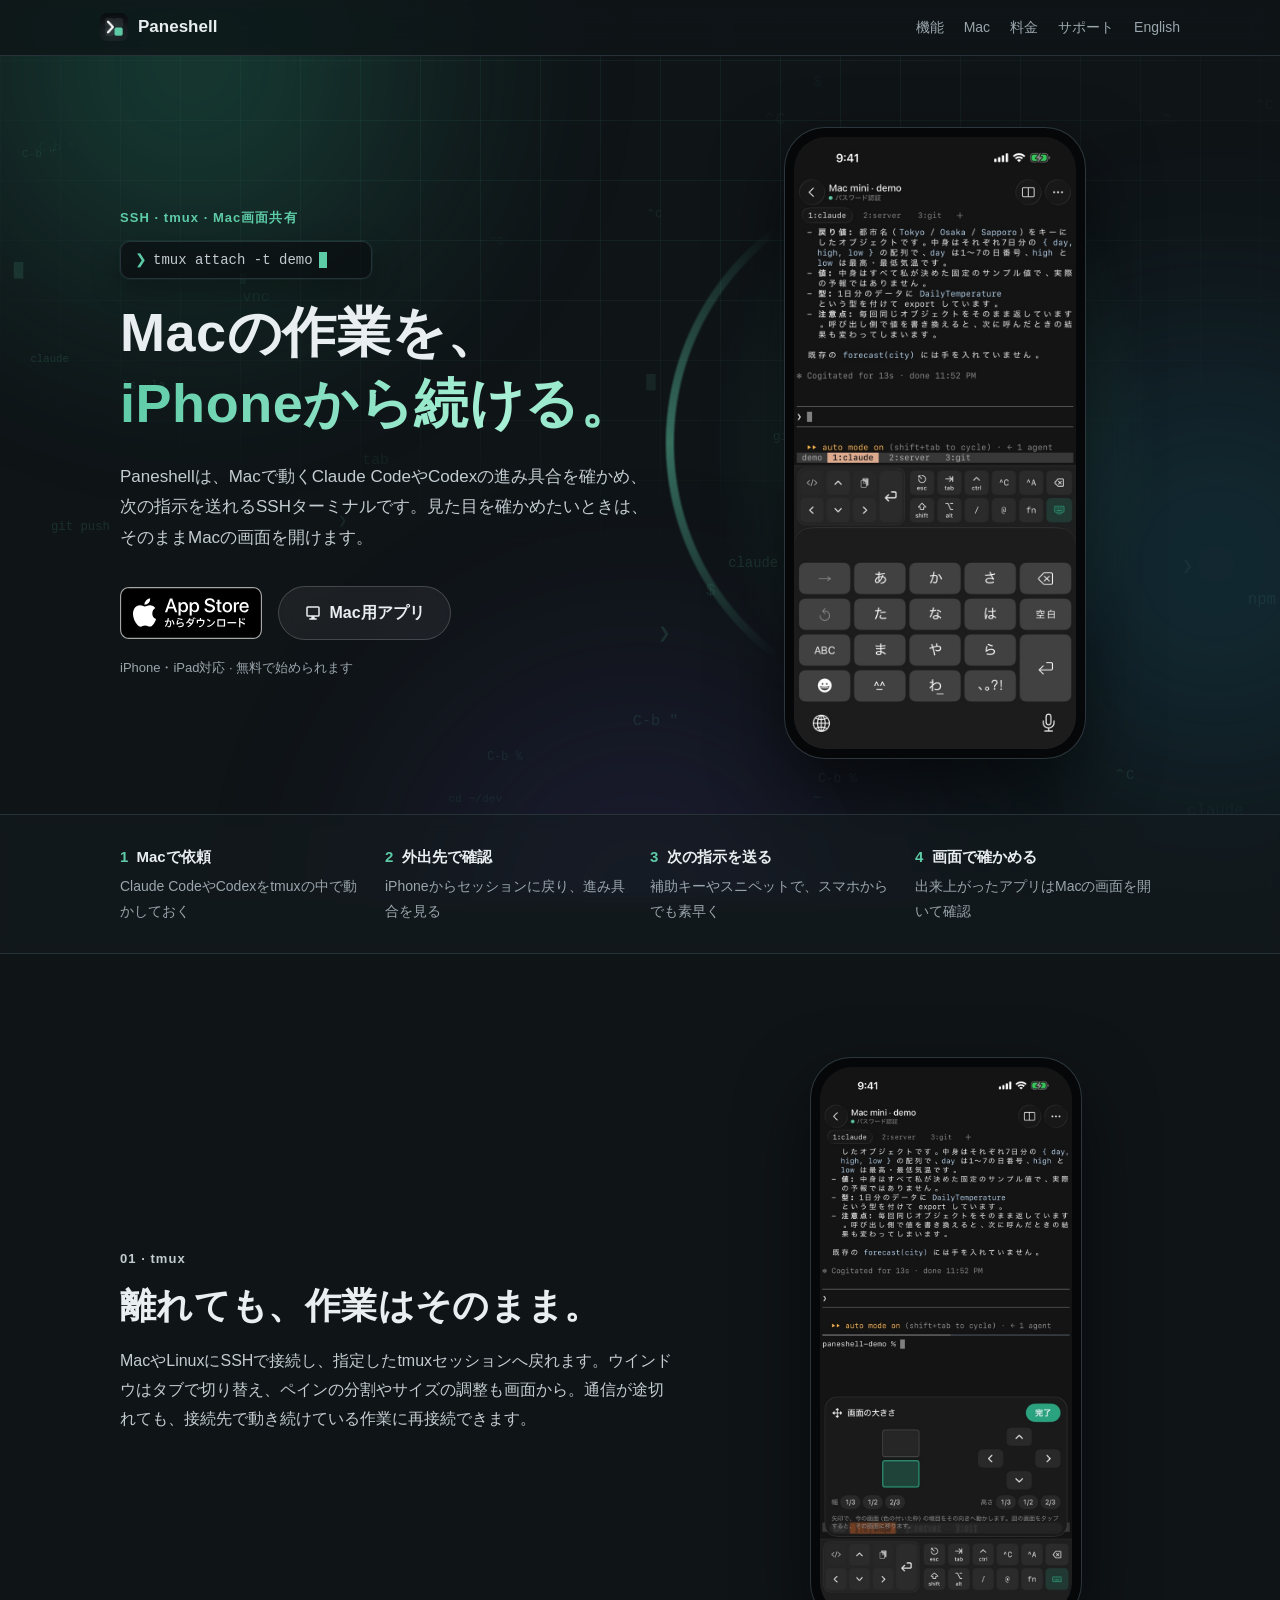
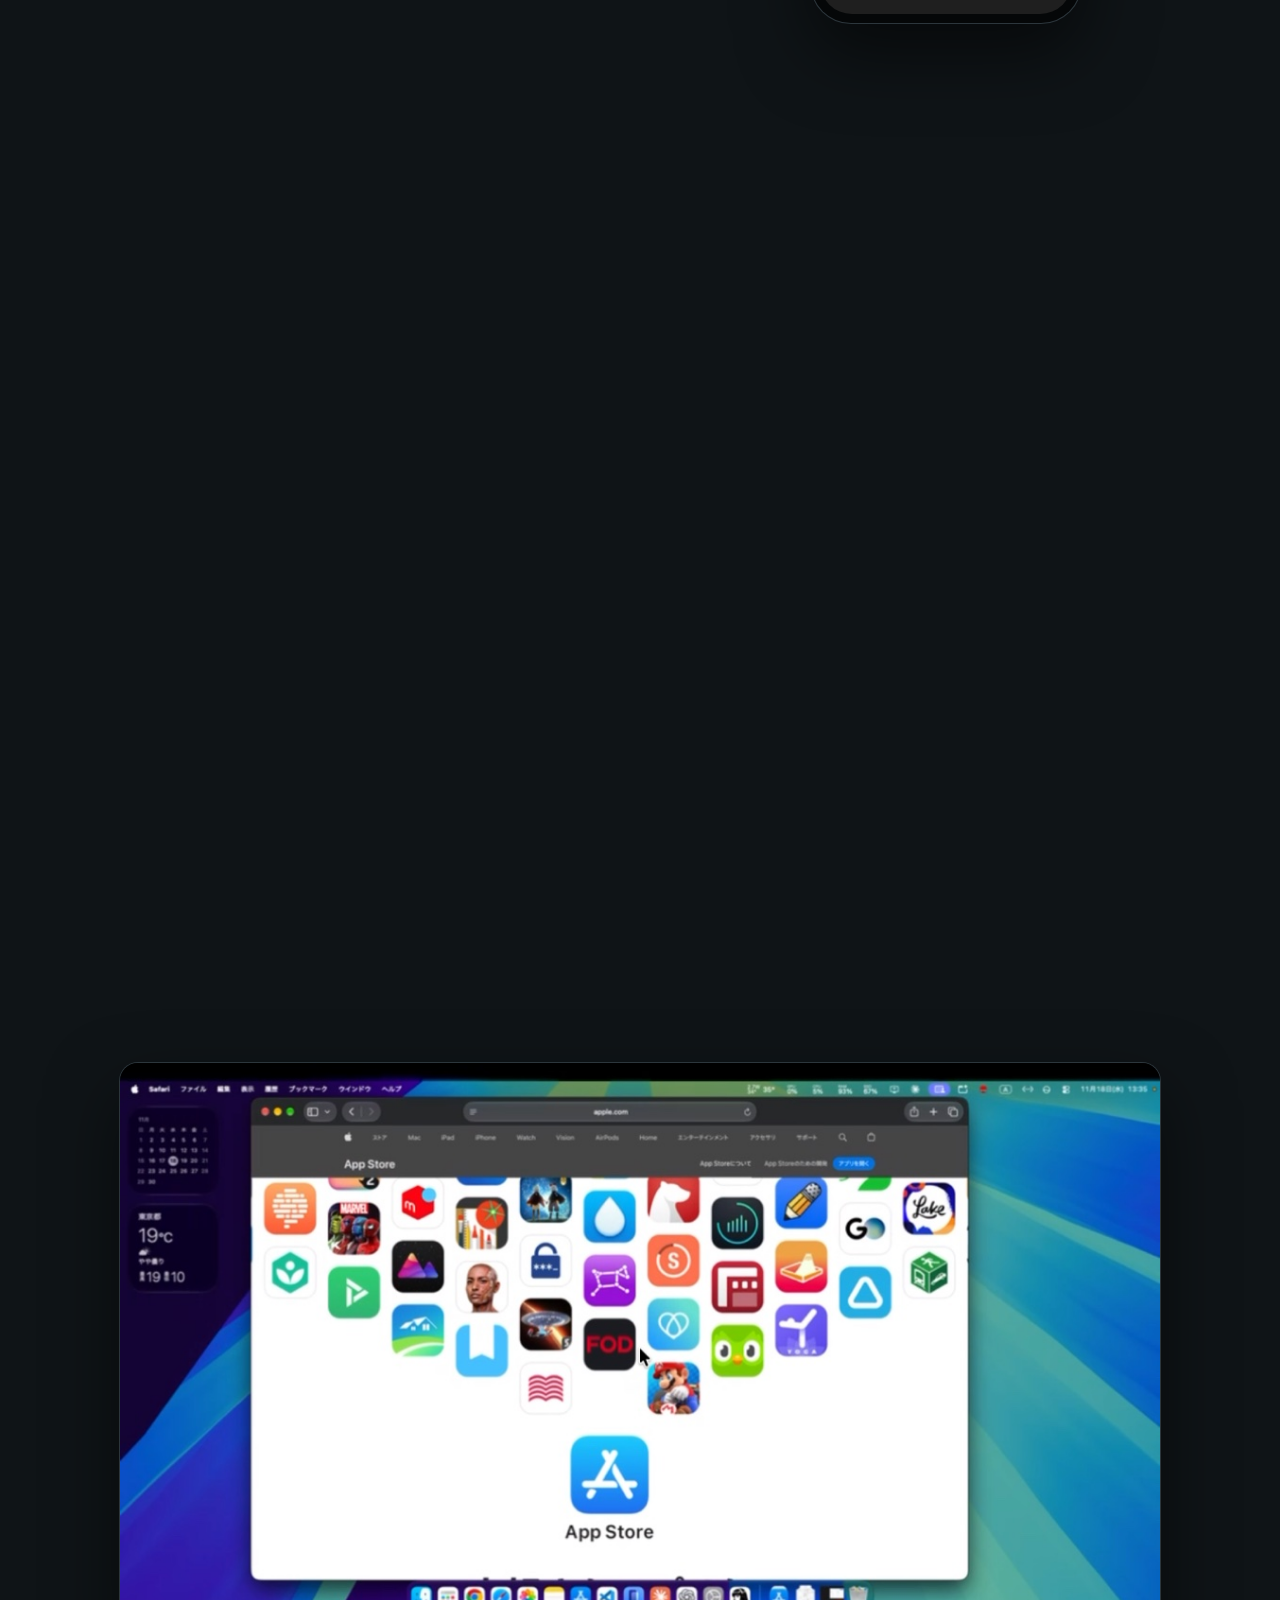
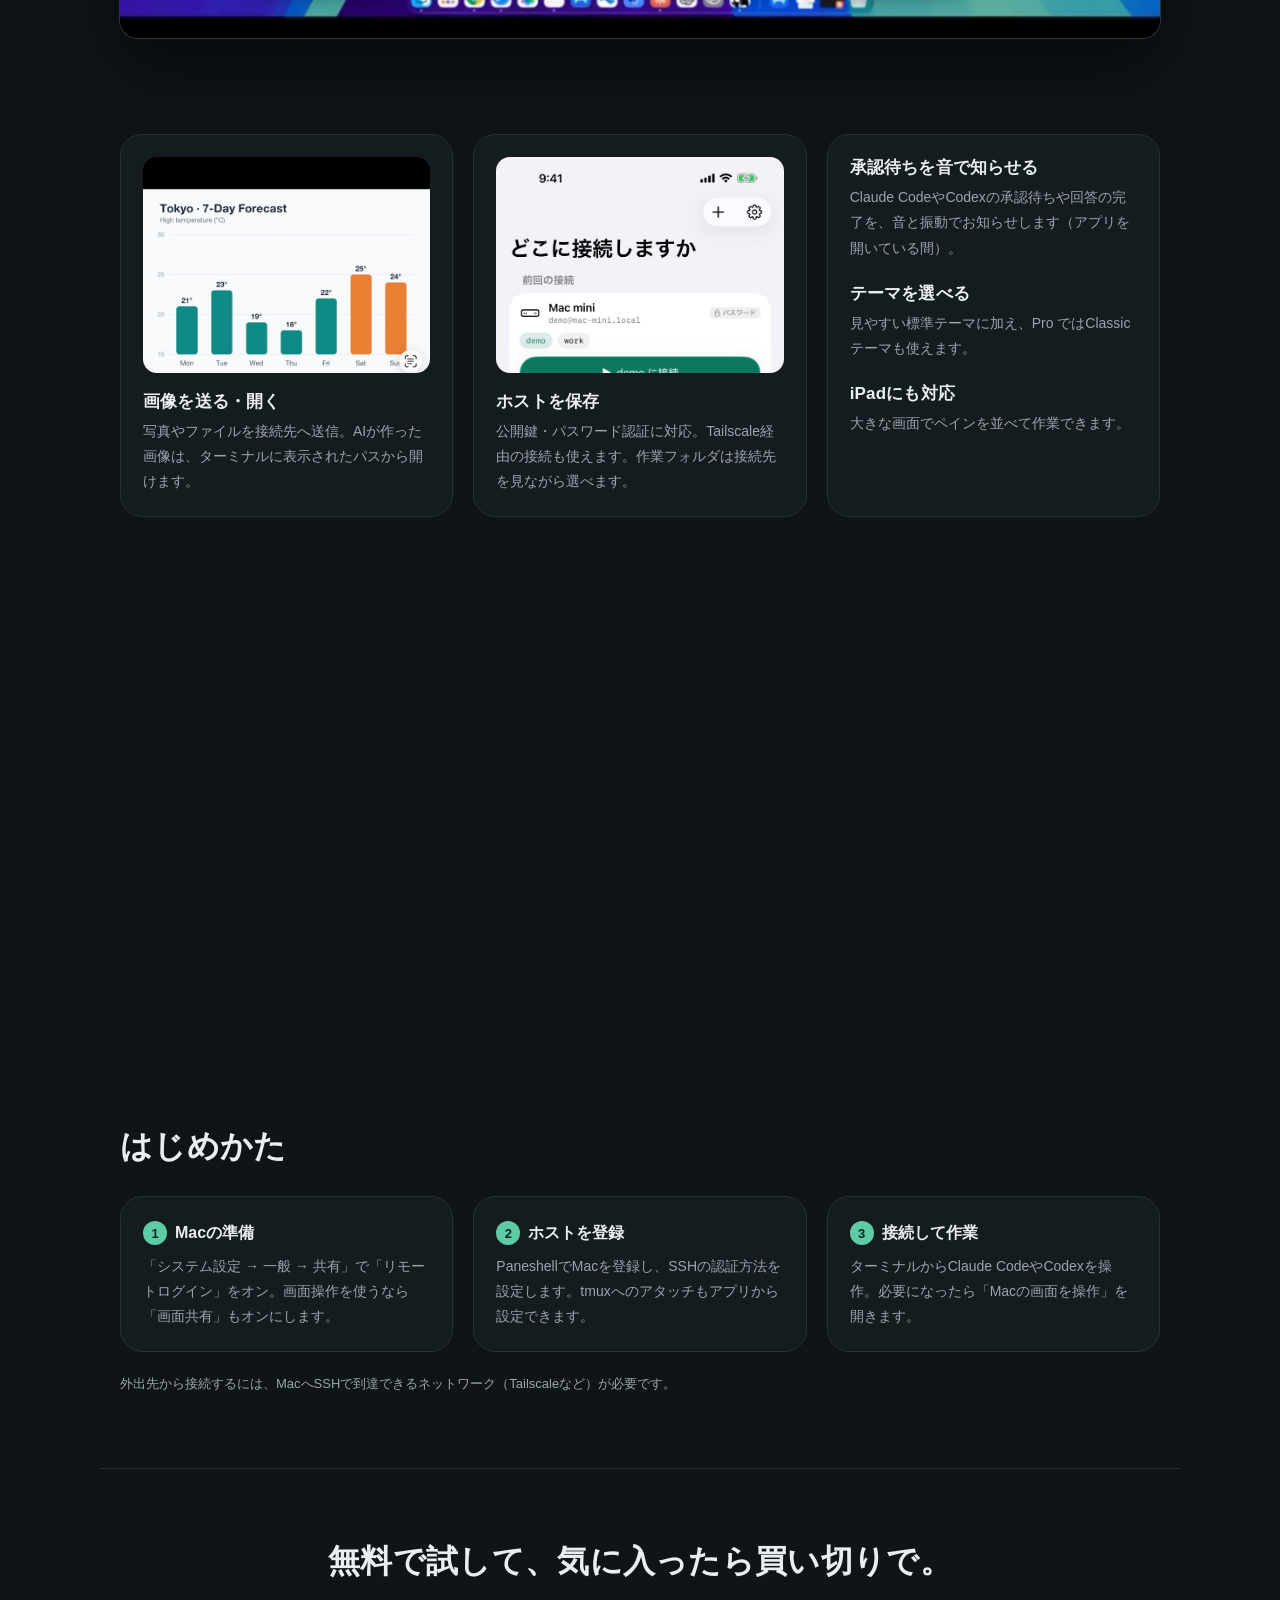
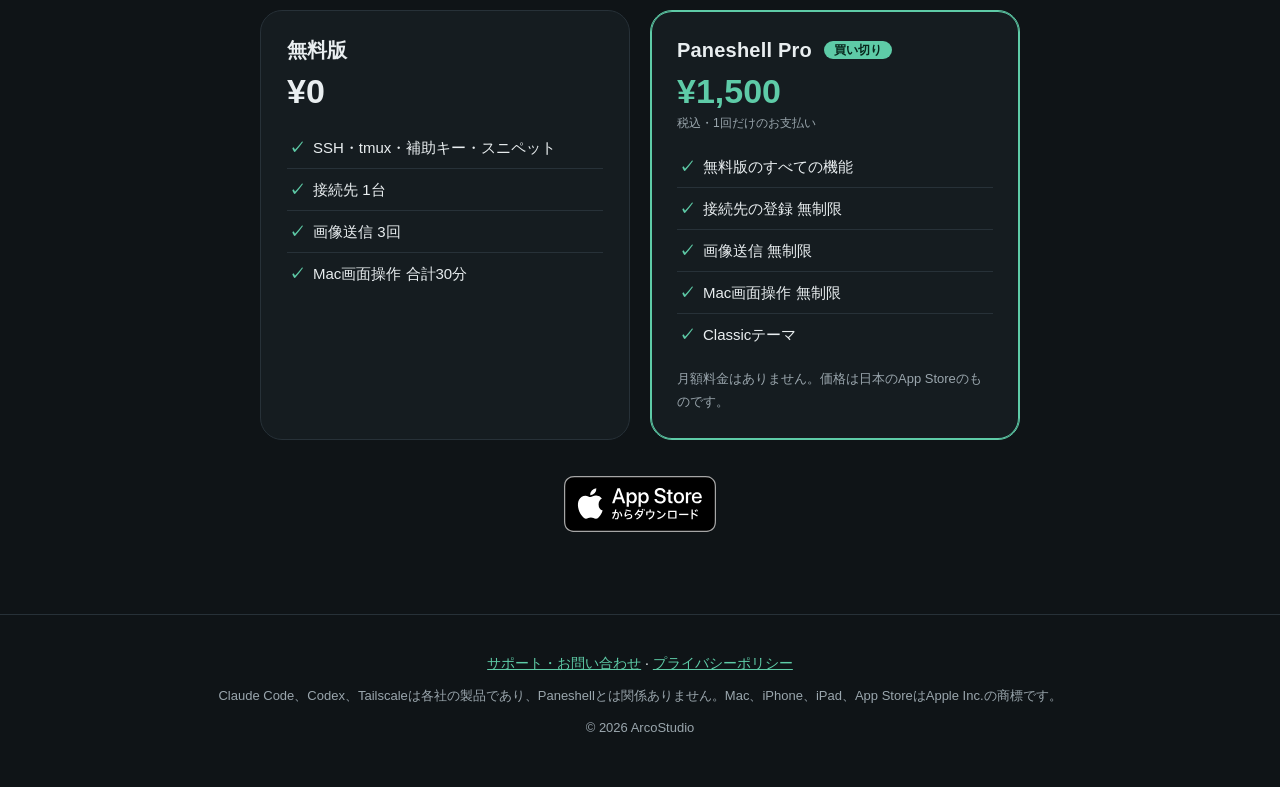
==== index.html @ 2532d951 "料金欄に価格を載せる App Store の価格に合わせて、Paneshell Pro を日本語版は ¥1,500、英語版は $9.99 と表示する。無料版は ¥0 / $0 とする。  Co-Aut" ====
<!doctype html>
<html lang="ja">
<head>
<meta charset="utf-8">
<meta name="viewport" content="width=device-width, initial-scale=1">
<title>Paneshell — iPhoneからMacの作業を続けるSSHターミナル</title>
<meta name="description" content="Paneshellは、Macで動くClaude CodeやCodexにiPhone・iPadから指示を送れるSSHターミナルです。tmuxのセッションに戻り、必要ならそのままMacの画面も操作できます。">
<meta property="og:title" content="Paneshell — iPhoneからMacの作業を続ける">
<meta property="og:description" content="tmuxとMac画面共有に対応したiPhone・iPad向けSSHターミナル。">
<meta property="og:type" content="website">
<meta property="og:url" content="https://arco-studio.github.io/paneshell/">
<meta property="og:image" content="https://arco-studio.github.io/paneshell/assets/icon.png">
<meta name="twitter:card" content="summary">
<meta name="theme-color" content="#0f1417">
<meta name="apple-itunes-app" content="app-id=6824497575">
<link rel="alternate" hreflang="ja" href="https://arco-studio.github.io/paneshell/">
<link rel="alternate" hreflang="en" href="https://arco-studio.github.io/paneshell/en/">
<link rel="icon" href="assets/icon.png">
<link rel="apple-touch-icon" href="apple-touch-icon.png">
<link rel="stylesheet" href="lp.css">
<script>document.documentElement.classList.add("js")</script>
</head>
<body>
<div class="bg" aria-hidden="true">
  <div class="blob b1"></div><div class="blob b2"></div><div class="blob b3"></div>
  <div class="grid-bg"></div>
  <canvas id="glyphs"></canvas>
</div>

<nav class="top">
  <a class="brand" href="./"><img src="assets/icon.png" alt="" width="28" height="28">Paneshell</a>
  <div class="top-links">
    <a href="#features">機能</a>
    <a href="#mac">Mac</a>
    <a href="#pricing">料金</a>
    <a href="support/">サポート</a>
    <a href="en/" lang="en" hreflang="en">English</a>
  </div>
</nav>

<header class="hero">
  <div class="hero-text">
    <p class="eyebrow">SSH · tmux · Mac画面共有</p>
    <div class="typing" aria-hidden="true" data-lines='tmux attach -t demo|claude "天気予報の画面を作って"|git status|codex "テストを直して"|open ~/.paneshell/images/forecast.png'><span class="prompt">❯</span> <span id="typed"></span><span class="caret"></span></div>
    <h1>Macの作業を、<br><span>iPhoneから続ける。</span></h1>
    <p class="lead">Paneshellは、Macで動くClaude CodeやCodexの進み具合を確かめ、次の指示を送れるSSHターミナルです。見た目を確かめたいときは、そのままMacの画面を開けます。</p>
    <div class="cta">
      <a class="badge" href="https://apps.apple.com/jp/app/paneshell-ssh-terminal/id6824497575"><img src="assets/badge-ja-jp.svg" alt="App Storeからダウンロード" height="52"></a>
      <a class="btn ghost" href="#mac"><svg class="ico" viewBox="0 0 24 24" aria-hidden="true"><path d="M3 5a2 2 0 0 1 2-2h14a2 2 0 0 1 2 2v10a2 2 0 0 1-2 2h-5l.5 2H17v2H7v-2h2.5l.5-2H5a2 2 0 0 1-2-2V5zm2 0v10h14V5H5z"/></svg>Mac用アプリ</a>
      <span class="cta-note">iPhone・iPad対応 · 無料で始められます</span>
    </div>
  </div>
  <div class="hero-shot" id="tilt">
    <div class="ring"></div>
    <figure class="phone"><img src="assets/1-claude.jpg" alt="PaneshellでClaude Codeの出力を表示している画面" width="660" height="1434"></figure>
  </div>
</header>

<section class="flow">
  <ol>
    <li class="reveal"><b>Macで依頼</b><span>Claude CodeやCodexをtmuxの中で動かしておく</span></li>
    <li class="reveal"><b>外出先で確認</b><span>iPhoneからセッションに戻り、進み具合を見る</span></li>
    <li class="reveal"><b>次の指示を送る</b><span>補助キーやスニペットで、スマホからでも素早く</span></li>
    <li class="reveal"><b>画面で確かめる</b><span>出来上がったアプリはMacの画面を開いて確認</span></li>
  </ol>
</section>

<main id="features">
  <section class="feature">
    <div class="reveal feature-text">
      <p class="eyebrow">01 · tmux</p>
      <h2>離れても、作業はそのまま。</h2>
      <p>MacやLinuxにSSHで接続し、指定したtmuxセッションへ戻れます。ウインドウはタブで切り替え、ペインの分割やサイズの調整も画面から。通信が途切れても、接続先で動き続けている作業に再接続できます。</p>
    </div>
    <figure class="reveal phone"><img src="assets/3-split.jpg" alt="tmuxのペインの大きさを調整している画面" loading="lazy" width="660" height="1434"></figure>
  </section>

  <section class="feature reverse">
    <div class="reveal feature-text">
      <p class="eyebrow">02 · 入力</p>
      <h2>スマホでも、<span>指示を送りやすく。</span></h2>
      <p>Esc・Tab・Ctrl・矢印などは補助キーバーから。画面に重ねて使える浮かせるキーパッドもあります。よく使う指示やコマンドはスニペットに保存して、ワンタップで送信できます。</p>
    </div>
    <figure class="reveal phone"><img src="assets/4-snippets.jpg" alt="保存したスニペットの一覧" loading="lazy" width="660" height="1434"></figure>
  </section>

  <section class="feature wide">
    <div class="reveal feature-text">
      <p class="eyebrow">03 · 画面共有</p>
      <h2>Macの画面も、そのまま手元に。</h2>
      <p>macOS標準の「画面共有」にSSHトンネル経由で接続します。タップでクリック、ピンチで拡大、2本指でスクロール。トラックパッドのようにポインタを動かす方式にも切り替えられます。画面の通信に独自の中継サーバーは使いません。</p>
    </div>
    <figure class="reveal mac"><img src="assets/mac-screen.jpg" alt="iPhoneに表示したMacのデスクトップ" loading="lazy" width="1100" height="608"></figure>
  </section>

  <section class="grid">
    <div class="reveal card">
      <img src="assets/5-image.jpg" alt="ターミナルから生成画像を開いた画面" style="object-position: center 45%" loading="lazy" width="660" height="1434">
      <h3>画像を送る・開く</h3>
      <p>写真やファイルを接続先へ送信。AIが作った画像は、ターミナルに表示されたパスから開けます。</p>
    </div>
    <div class="reveal card">
      <img src="assets/2-hosts.jpg" alt="保存したホストの一覧" loading="lazy" width="660" height="1434">
      <h3>ホストを保存</h3>
      <p>公開鍵・パスワード認証に対応。Tailscale経由の接続も使えます。作業フォルダは接続先を見ながら選べます。</p>
    </div>
    <div class="reveal card text-only">
      <h3>承認待ちを音で知らせる</h3>
      <p>Claude CodeやCodexの承認待ちや回答の完了を、音と振動でお知らせします（アプリを開いている間）。</p>
      <h3>テーマを選べる</h3>
      <p>見やすい標準テーマに加え、Pro ではClassicテーマも使えます。</p>
      <h3>iPadにも対応</h3>
      <p>大きな画面でペインを並べて作業できます。</p>
    </div>
  </section>
</main>

<section class="macapp" id="mac">
  <div class="reveal macapp-card">
    <div class="macapp-icon"><img src="assets/icon.png" alt="" width="96" height="96"><span>for Mac</span></div>
    <div class="macapp-text">
      <p class="eyebrow">Paneshell Host</p>
      <h2>Mac用アプリで、画面共有をもっと速く。</h2>
      <p>Paneshell HostをMacに入れると、画面共有の「高速モード」が使えます。Macの画面を動画として送るので動きが滑らかになり、Macの音も聞けます。メニューバーに常駐する小さなアプリです。</p>
      <ul class="macapp-points">
        <li>iPhoneのPaneshellから、画面共有のメニューでワンタップで入れられます</li>
        <li>手で入れたい場合は、下のボタンから.dmgをダウンロード</li>
        <li>Developer IDで署名し、Appleの公証を受けています</li>
      </ul>
      <div class="cta">
        <a class="btn shine" href="https://github.com/arco-studio/paneshell/releases/download/host-v0.1.0/PaneshellHost-0.1.0.dmg"><svg class="ico" viewBox="0 0 24 24" aria-hidden="true"><path d="M11 3h2v9.2l3.3-3.3 1.4 1.4L12 16 6.3 10.3l1.4-1.4L11 12.2V3zM4 18h16v2H4z"/></svg>Mac版をダウンロード</a>
        <span class="cta-note">Paneshell Host 0.1.0 · macOS 14以降 · <a href="https://github.com/arco-studio/paneshell/releases">リリース一覧</a></span>
      </div>
    </div>
  </div>
</section>

<section class="setup">
  <h2>はじめかた</h2>
  <ol>
    <li class="reveal"><b>Macの準備</b>「システム設定 → 一般 → 共有」で「リモートログイン」をオン。画面操作を使うなら「画面共有」もオンにします。</li>
    <li class="reveal"><b>ホストを登録</b>PaneshellでMacを登録し、SSHの認証方法を設定します。tmuxへのアタッチもアプリから設定できます。</li>
    <li class="reveal"><b>接続して作業</b>ターミナルからClaude CodeやCodexを操作。必要になったら「Macの画面を操作」を開きます。</li>
  </ol>
  <p class="small">外出先から接続するには、MacへSSHで到達できるネットワーク（Tailscaleなど）が必要です。</p>
</section>

<section class="pricing" id="pricing">
  <h2>無料で試して、気に入ったら買い切りで。</h2>
  <div class="reveal plans">
    <div class="reveal plan">
      <h3>無料版</h3>
      <p class="price">¥0</p>
      <ul>
        <li>SSH・tmux・補助キー・スニペット</li>
        <li>接続先 1台</li>
        <li>画像送信 3回</li>
        <li>Mac画面操作 合計30分</li>
      </ul>
    </div>
    <div class="reveal plan pro">
      <h3>Paneshell Pro <small>買い切り</small></h3>
      <p class="price">¥1,500<span>税込・1回だけのお支払い</span></p>
      <ul>
        <li>無料版のすべての機能</li>
        <li>接続先の登録 無制限</li>
        <li>画像送信 無制限</li>
        <li>Mac画面操作 無制限</li>
        <li>Classicテーマ</li>
      </ul>
      <p class="small">月額料金はありません。価格は日本のApp Storeのものです。</p>
    </div>
  </div>
  <a class="badge" href="https://apps.apple.com/jp/app/paneshell-ssh-terminal/id6824497575"><img src="assets/badge-ja-jp.svg" alt="App Storeからダウンロード" height="52"></a>
</section>

<footer>
  <p><a href="support/">サポート・お問い合わせ</a> · <a href="privacy/">プライバシーポリシー</a></p>
  <p class="small">Claude Code、Codex、Tailscaleは各社の製品であり、Paneshellとは関係ありません。Mac、iPhone、iPad、App StoreはApple Inc.の商標です。</p>
  <p class="small">© 2026 ArcoStudio</p>
</footer>

<script src="lp.js" defer></script>
</body>
</html>
---- lp.css ----
:root {
  --bg: #0f1417;
  --bg2: #151c20;
  --card: rgba(26, 34, 39, 0.62);
  --line: #273138;
  --text: #e9eef0;
  --muted: #9aa6ad;
  --accent: #5ecba7;
  --accent-ink: #08261c;
  --radius: 22px;
}
* { box-sizing: border-box; }
html { scroll-behavior: smooth; overflow-x: hidden; overflow-x: clip; }
body {
  margin: 0;
  background: var(--bg);
  color: var(--text);
  font: 16px/1.8 -apple-system, BlinkMacSystemFont, "Hiragino Sans", "Hiragino Kaku Gothic ProN", "Helvetica Neue", sans-serif;
  -webkit-font-smoothing: antialiased;
  overflow-x: clip; /* 装飾が画面の外へ出ても横スクロールさせない */
}
a { color: var(--accent); }
img { display: block; max-width: 100%; height: auto; }
h1, h2, h3 { line-height: 1.3; margin: 0; letter-spacing: 0.01em; }
p { margin: 0; overflow-wrap: anywhere; }
.small { font-size: 13px; color: var(--muted); }
.eyebrow { color: var(--accent); font-size: 13px; font-weight: 600; letter-spacing: 0.08em; margin-bottom: 12px; }

/* nav */
.top {
  position: sticky; top: 0; z-index: 10;
  display: flex; align-items: center; justify-content: space-between;
  padding: 12px max(20px, calc((100% - 1080px) / 2));
  background: rgba(15, 20, 23, 0.8);
  backdrop-filter: saturate(160%) blur(14px);
  -webkit-backdrop-filter: saturate(160%) blur(14px);
  border-bottom: 1px solid var(--line);
}
.brand { display: flex; align-items: center; gap: 10px; color: var(--text); text-decoration: none; font-weight: 700; font-size: 17px; }
.brand img { border-radius: 7px; }
.top-links { display: flex; gap: 20px; font-size: 14px; }
.top-links a { color: var(--muted); text-decoration: none; }
.top-links a:hover { color: var(--text); }

/* buttons */
.btn {
  display: inline-block;
  background: var(--accent); color: var(--accent-ink);
  font-weight: 700; text-decoration: none;
  padding: 13px 26px; border-radius: 999px;
  transition: transform .15s ease, box-shadow .15s ease;
}
.btn:hover { transform: translateY(-1px); box-shadow: 0 8px 24px rgba(94, 203, 167, 0.3); }

.btn { display: inline-flex; align-items: center; gap: 8px; }
.btn .ico { width: 18px; height: 18px; fill: currentColor; flex: none; }
.btn.ghost { background: rgba(255,255,255,0.06); color: var(--text); box-shadow: inset 0 0 0 1px rgba(255,255,255,0.18); backdrop-filter: blur(8px); -webkit-backdrop-filter: blur(8px); }
.btn.ghost:hover { box-shadow: inset 0 0 0 1px var(--accent), 0 8px 24px rgba(94, 203, 167, 0.18); }
.cta-note a { color: var(--muted); }

/* App Store badge (公式バッジは加工しない) */
.badge { display: inline-block; line-height: 0; border-radius: 10px; transition: transform .15s ease, box-shadow .15s ease; }
.badge img { height: 52px; width: auto; }
.badge:hover { transform: translateY(-1px); box-shadow: 0 8px 24px rgba(0, 0, 0, 0.45); }
.pricing .badge img { height: 56px; }

/* mac app */
.macapp { max-width: 1080px; margin: 0 auto; padding: 40px 20px 8px; }
.macapp-card {
  display: grid; grid-template-columns: auto 1fr; gap: 44px; align-items: center;
  padding: 44px; border-radius: 28px; position: relative; overflow: hidden;
  background: linear-gradient(135deg, rgba(94,203,167,0.14), rgba(63,179,213,0.06) 50%, rgba(91,75,183,0.10));
  border: 1px solid rgba(94,203,167,0.3);
  backdrop-filter: blur(12px); -webkit-backdrop-filter: blur(12px);
}
.macapp-icon { position: relative; display: grid; justify-items: center; gap: 10px; }
.macapp-icon img { width: 120px; height: 120px; border-radius: 27px; box-shadow: 0 20px 50px rgba(0,0,0,0.5), 0 0 0 1px rgba(255,255,255,0.08); }
.macapp-icon span { font: 600 12px/1 ui-monospace, Menlo, monospace; color: var(--accent); letter-spacing: 0.1em; }
.macapp h2 { font-size: clamp(24px, 3vw, 32px); margin-bottom: 14px; }
.macapp-text > p:not(.eyebrow) { color: #c3ccd1; }
.macapp-points { list-style: none; padding: 0; margin: 18px 0 0; display: grid; gap: 6px; font-size: 14px; color: var(--muted); }
.macapp-points li { padding-left: 22px; position: relative; }
.macapp-points li::before { content: "✓"; position: absolute; left: 0; color: var(--accent); font-weight: 700; }
.macapp .cta { margin-top: 26px; }

/* language switch */
.lang-switch { font-size: 13px; }

/* phone frame */
.phone {
  margin: 0; width: 100%; max-width: 300px;
  border-radius: 40px; padding: 9px;
  background: #050708;
  box-shadow: 0 0 0 1px #2c363c, 0 30px 70px rgba(0, 0, 0, 0.55);
}
.phone img { border-radius: 32px; }

/* hero */
.hero {
  max-width: 1080px; margin: 0 auto;
  padding: 72px 20px 56px;
  display: grid; grid-template-columns: 1.2fr 1fr; gap: 48px; align-items: center;
}
.hero h1 { font-size: clamp(30px, 5vw, 54px); font-weight: 800; }
.hero h1 span, .feature h2 span { white-space: nowrap; }
.hero h1 span { color: var(--accent); }
.lead { margin-top: 24px; font-size: 17px; color: #c3ccd1; max-width: 34em; }
.cta { margin-top: 32px; display: flex; flex-wrap: wrap; align-items: center; gap: 16px; }
.cta-note { font-size: 13px; color: var(--muted); }
.hero-shot { display: flex; justify-content: center; position: relative; }
.hero-shot::before {
  content: ""; position: absolute; inset: 0;
  background: radial-gradient(farthest-side, rgba(94, 203, 167, 0.22), transparent);
  z-index: -1;
}

/* flow */
.flow { border-top: 1px solid var(--line); border-bottom: 1px solid var(--line); background: rgba(21, 28, 32, 0.55); backdrop-filter: blur(8px); -webkit-backdrop-filter: blur(8px); }
.flow ol {
  list-style: none; margin: 0 auto; padding: 28px 20px; max-width: 1080px;
  display: grid; grid-template-columns: repeat(4, 1fr); gap: 20px;
  counter-reset: step;
}
.flow li { counter-increment: step; display: flex; flex-direction: column; gap: 4px; font-size: 14px; color: var(--muted); }
.flow li b { color: var(--text); font-size: 15px; }
.flow li b::before { content: counter(step) " "; color: var(--accent); font-variant-numeric: tabular-nums; margin-right: 4px; }

/* features */
main { max-width: 1080px; margin: 0 auto; padding: 40px 20px; }
.feature {
  display: grid; grid-template-columns: 1.3fr 1fr; gap: 56px; align-items: center;
  padding: 64px 0;
}
.feature.reverse .feature-text { order: 2; }
.feature .phone { justify-self: center; max-width: 270px; }
.feature h2 { font-size: clamp(26px, 3.4vw, 36px); margin-bottom: 18px; }
.feature p { color: #c3ccd1; }
.feature.wide { grid-template-columns: 1fr; gap: 32px; }
.feature.wide .feature-text { max-width: 680px; }
.mac {
  margin: 0; border-radius: 18px; overflow: hidden;
  box-shadow: 0 0 0 1px #2c363c, 0 30px 70px rgba(0, 0, 0, 0.5);
}

.grid { display: grid; grid-template-columns: repeat(3, 1fr); gap: 20px; padding: 32px 0 24px; }
.card { background: var(--card); border: 1px solid var(--line); border-radius: var(--radius); padding: 22px; }
.card img { border-radius: 14px; aspect-ratio: 4 / 3; object-fit: cover; object-position: top; margin-bottom: 18px; width: 100%; }
.card h3 { font-size: 17px; margin-bottom: 6px; }
.card p { font-size: 14px; color: var(--muted); }
.card.text-only h3:not(:first-child) { margin-top: 22px; }

/* setup */
.setup, .pricing, .en { max-width: 1080px; margin: 0 auto; padding: 72px 20px; }
.setup h2, .pricing h2 { font-size: clamp(24px, 3vw, 32px); margin-bottom: 28px; }
.setup ol { list-style: none; padding: 0; margin: 0 0 20px; display: grid; grid-template-columns: repeat(3, 1fr); gap: 20px; counter-reset: s; }
.setup li {
  counter-increment: s; background: var(--card); border: 1px solid var(--line);
  border-radius: var(--radius); padding: 22px; font-size: 14px; color: var(--muted);
}
.setup li b { display: block; color: var(--text); font-size: 16px; margin-bottom: 6px; }
.setup li b::before { content: counter(s); display: inline-grid; place-items: center; width: 24px; height: 24px; margin-right: 8px; border-radius: 50%; background: var(--accent); color: var(--accent-ink); font-size: 13px; }

/* pricing */
.pricing { text-align: center; border-top: 1px solid var(--line); }
.plans { display: grid; grid-template-columns: 1fr 1fr; gap: 20px; max-width: 760px; margin: 0 auto 36px; text-align: left; }
.plan { background: var(--card); border: 1px solid var(--line); border-radius: var(--radius); padding: 26px; }
.plan.pro { border-color: var(--accent); box-shadow: 0 0 0 1px var(--accent) inset; }
.plan h3 { font-size: 20px; margin-bottom: 14px; }
.plan h3 small { font-size: 12px; color: var(--accent-ink); background: var(--accent); border-radius: 999px; padding: 2px 10px; margin-left: 6px; vertical-align: 3px; }
.price { font-size: 34px; font-weight: 800; line-height: 1.1; margin: -4px 0 16px; font-variant-numeric: tabular-nums; }
.price span { display: block; font-size: 12px; font-weight: 500; color: var(--muted); margin-top: 6px; }
.plan.pro .price { color: var(--accent); }
.plan ul { list-style: none; padding: 0; margin: 0 0 12px; }
.plan li { padding: 7px 0 7px 26px; border-top: 1px solid var(--line); position: relative; font-size: 15px; }
.plan li:first-child { border-top: none; }
.plan li::before { content: "✓"; position: absolute; left: 2px; color: var(--accent); font-weight: 700; }

/* english */
.en { border-top: 1px solid var(--line); max-width: 760px; }
.en h2 { font-size: 26px; margin-bottom: 16px; }
.en p { color: #c3ccd1; margin-bottom: 16px; }

footer { border-top: 1px solid var(--line); text-align: center; padding: 36px 20px 48px; font-size: 14px; display: grid; gap: 8px; }

/* ===== motion & atmosphere ===== */
.bg { position: fixed; inset: 0; z-index: -1; overflow: hidden; pointer-events: none; }
.blob { position: absolute; width: 60vmax; height: 60vmax; border-radius: 50%; filter: blur(90px); opacity: 0.32; will-change: transform; }
.b1 { background: radial-gradient(circle, #2fae86 0%, transparent 65%); top: -25vmax; left: -15vmax; animation: drift1 26s ease-in-out infinite alternate; }
.b2 { background: radial-gradient(circle, #1f6f8b 0%, transparent 65%); top: 20vh; right: -25vmax; animation: drift2 32s ease-in-out infinite alternate; }
.b3 { background: radial-gradient(circle, #5b4bb7 0%, transparent 65%); bottom: -30vmax; left: 20vw; opacity: 0.2; animation: drift3 38s ease-in-out infinite alternate; }
@keyframes drift1 { to { transform: translate(18vw, 22vh) scale(1.15); } }
@keyframes drift2 { to { transform: translate(-22vw, 18vh) scale(0.9); } }
@keyframes drift3 { to { transform: translate(-15vw, -25vh) scale(1.2); } }
.grid-bg {
  position: absolute; inset: -60px;
  background-image: linear-gradient(rgba(94,203,167,0.07) 1px, transparent 1px), linear-gradient(90deg, rgba(94,203,167,0.07) 1px, transparent 1px);
  background-size: 60px 60px;
  mask-image: radial-gradient(ellipse 80% 60% at 50% 20%, #000 20%, transparent 75%);
  -webkit-mask-image: radial-gradient(ellipse 80% 60% at 50% 20%, #000 20%, transparent 75%);
  animation: gridmove 20s linear infinite;
}
@keyframes gridmove { to { transform: translate(60px, 60px); } }
#glyphs { position: absolute; inset: 0; width: 100%; height: 100%; }

/* hero extras */
.hero h1 span {
  background: linear-gradient(100deg, #5ecba7 0%, #a8f0d6 30%, #5ecba7 50%, #3fb3d5 75%, #5ecba7 100%);
  background-size: 250% 100%;
  -webkit-background-clip: text; background-clip: text; color: transparent;
  animation: shimmer 7s linear infinite;
}
@keyframes shimmer { to { background-position: -250% 0; } }
.typing {
  display: inline-flex; align-items: center; gap: 6px; margin-bottom: 18px;
  font: 14px/1 ui-monospace, "SF Mono", Menlo, monospace; color: #c3ccd1;
  background: rgba(10, 14, 16, 0.7); border: 1px solid var(--line); border-radius: 10px; padding: 10px 14px;
  min-width: 18em; box-shadow: 0 0 0 1px rgba(94,203,167,0.06), 0 10px 30px rgba(0,0,0,0.3);
}
.typing .prompt { color: var(--accent); }
.caret { width: 8px; height: 16px; background: var(--accent); animation: blink 1s steps(1) infinite; }
@keyframes blink { 50% { opacity: 0; } }
.hero-shot { perspective: 1200px; }
.hero-shot .phone { animation: float 6s ease-in-out infinite; transform-style: preserve-3d; transition: transform .2s ease-out; }
@keyframes float { 50% { translate: 0 -14px; } }
.ring {
  position: absolute; width: 120%; aspect-ratio: 1; top: 50%; left: 50%; translate: -50% -50%;
  border-radius: 50%; z-index: -1;
  background: conic-gradient(from 0deg, transparent 0 60%, rgba(94,203,167,0.5) 75%, transparent 90%);
  mask: radial-gradient(closest-side, transparent 96%, #000 97%, #000 99%, transparent 100%);
  -webkit-mask: radial-gradient(closest-side, transparent 96%, #000 97%, #000 99%, transparent 100%);
  animation: spin 10s linear infinite;
}
@keyframes spin { to { rotate: 360deg; } }

/* button shine */
.btn.shine { position: relative; overflow: hidden; }
.btn.shine::after {
  content: ""; position: absolute; top: 0; left: -60%; width: 40%; height: 100%;
  background: linear-gradient(100deg, transparent, rgba(255,255,255,0.55), transparent);
  transform: skewX(-20deg); animation: sweep 3.8s ease-in-out infinite;
}
@keyframes sweep { 0%, 60% { left: -60%; } 100% { left: 130%; } }

/* glass cards with cursor glow */
.card, .plan, .setup li { position: relative; backdrop-filter: blur(10px); -webkit-backdrop-filter: blur(10px); overflow: hidden; transition: transform .3s ease, border-color .3s ease; }
.card::before, .plan::before, .setup li::before {
  content: ""; position: absolute; inset: 0; pointer-events: none; opacity: 0; transition: opacity .3s;
  background: radial-gradient(360px circle at var(--mx, 50%) var(--my, 50%), rgba(94,203,167,0.16), transparent 60%);
}
.card:hover, .plan:hover, .setup li:hover { transform: translateY(-4px); border-color: rgba(94,203,167,0.45); }
.card:hover::before, .plan:hover::before, .setup li:hover::before { opacity: 1; }
.mac { transition: transform .5s ease; }
.mac:hover { transform: scale(1.015); }

/* scroll reveal */
.js .reveal { opacity: 0; transform: translateY(28px); transition: opacity .8s ease, transform .8s cubic-bezier(.2,.7,.2,1); transition-delay: var(--d, 0s); }
.js .reveal.in { opacity: 1; transform: none; }
.js .card.reveal.in:hover, .js .plan.reveal.in:hover, .js .setup li.reveal.in:hover { transform: translateY(-4px); }

@media (prefers-reduced-motion: reduce) {
  *, *::before, *::after { animation: none !important; transition: none !important; }
  .js .reveal { opacity: 1; transform: none; }
  #glyphs { display: none; }
}

@media (max-width: 820px) {
  .top-links a:not([href*="support"]):not([lang]) { display: none; }
  .hero { grid-template-columns: 1fr; padding-top: 48px; text-align: left; }
  .hero-shot .phone { max-width: 260px; }
  .typing { min-width: min(18em, 100%); font-size: 13px; }
  .ring { width: min(120%, calc(100vw - 24px)); }
  .blob { filter: blur(60px); }
  .flow ol { grid-template-columns: 1fr 1fr; }
  .feature { grid-template-columns: 1fr; gap: 32px; padding: 44px 0; }
  .feature.reverse .feature-text { order: 0; }
  .feature .phone { max-width: 240px; }
  .grid, .setup ol, .plans { grid-template-columns: 1fr; }
  .macapp-card { grid-template-columns: 1fr; padding: 28px; gap: 24px; }
  .macapp-icon { justify-items: start; }
  .macapp-icon img { width: 84px; height: 84px; border-radius: 19px; }
}
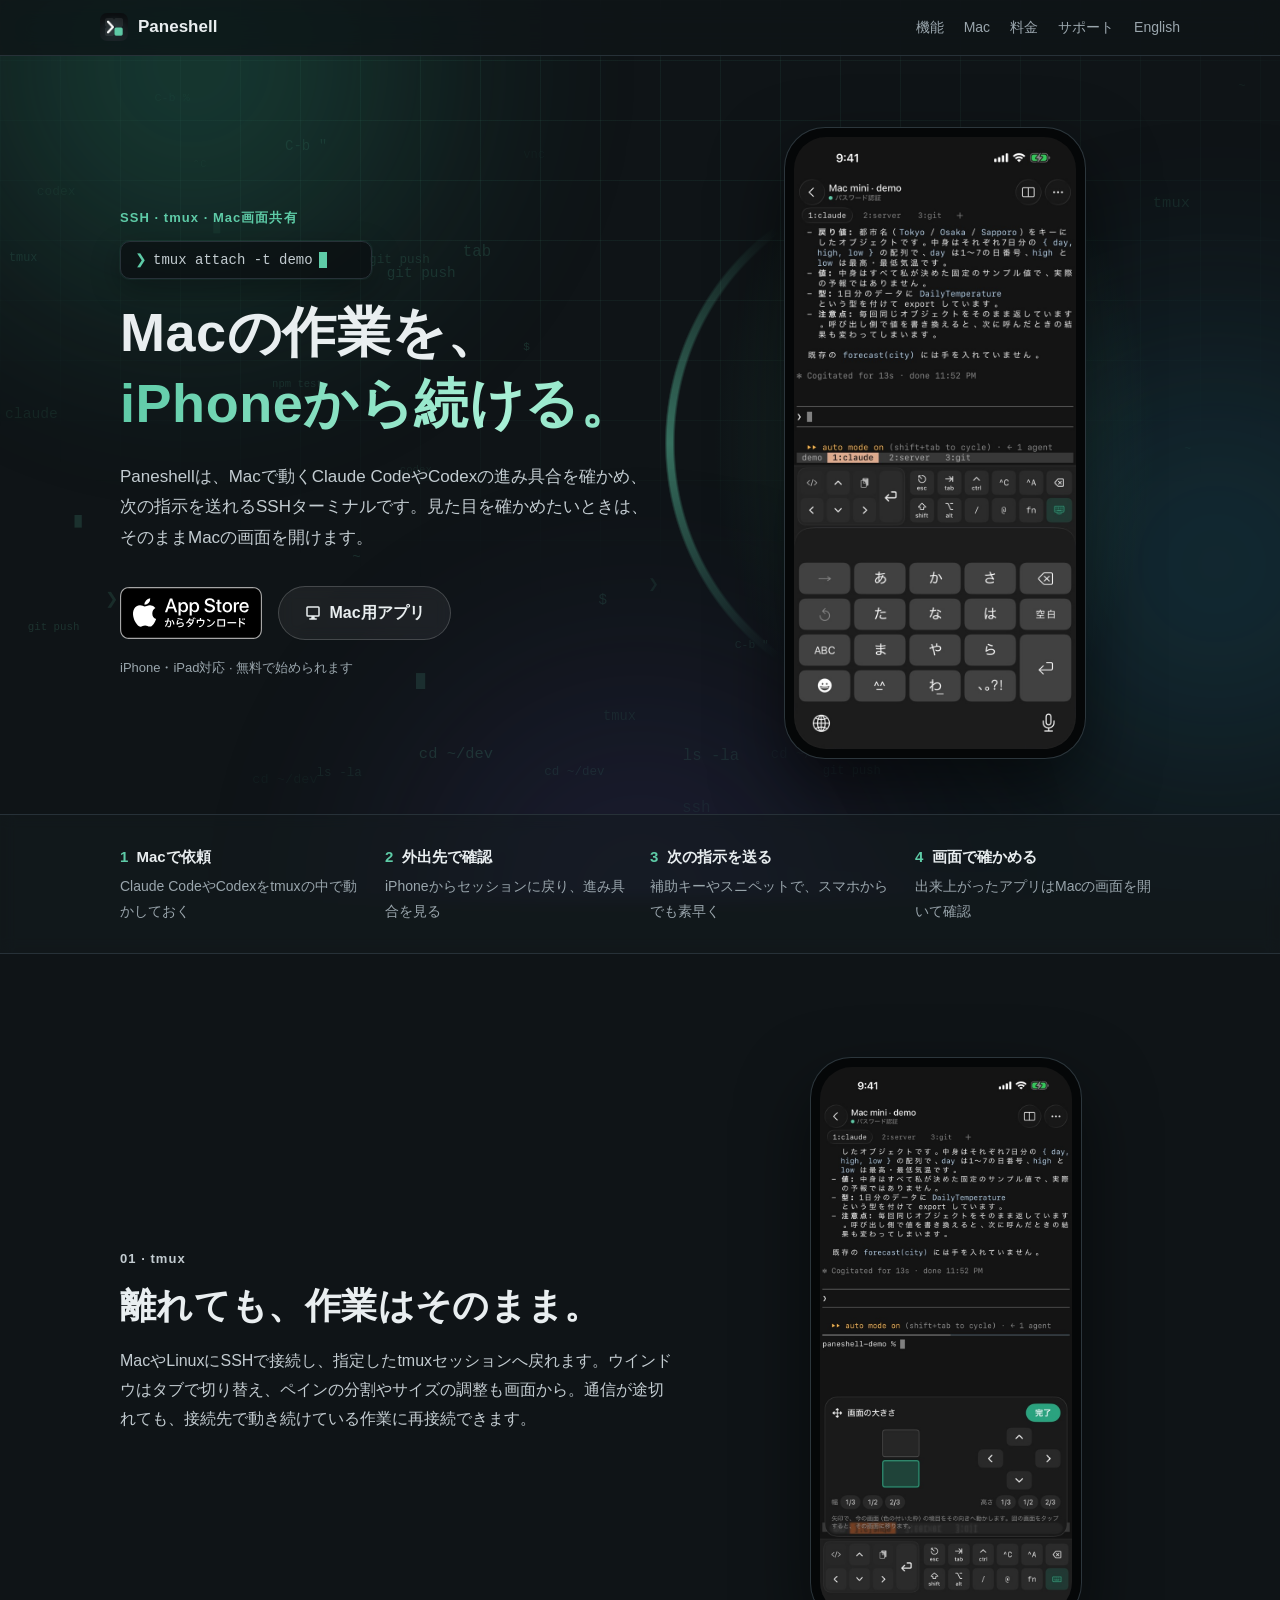
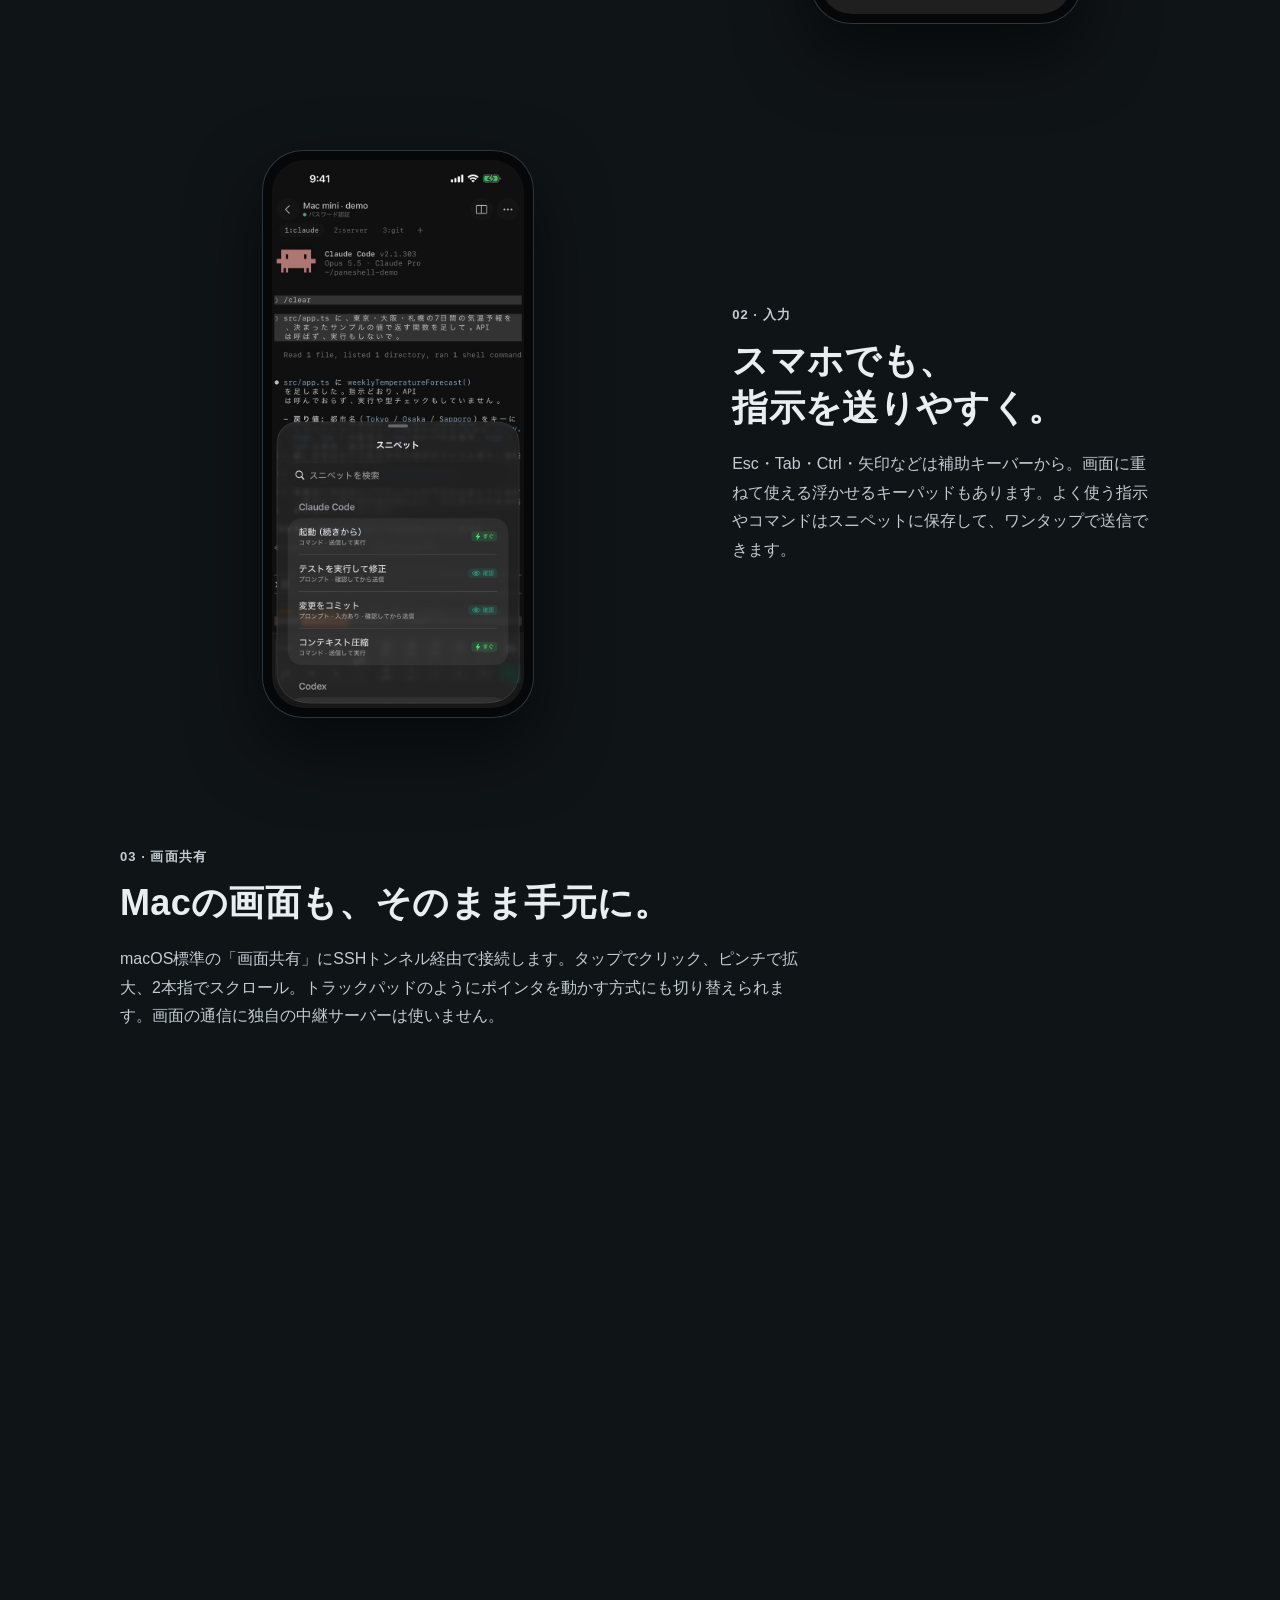
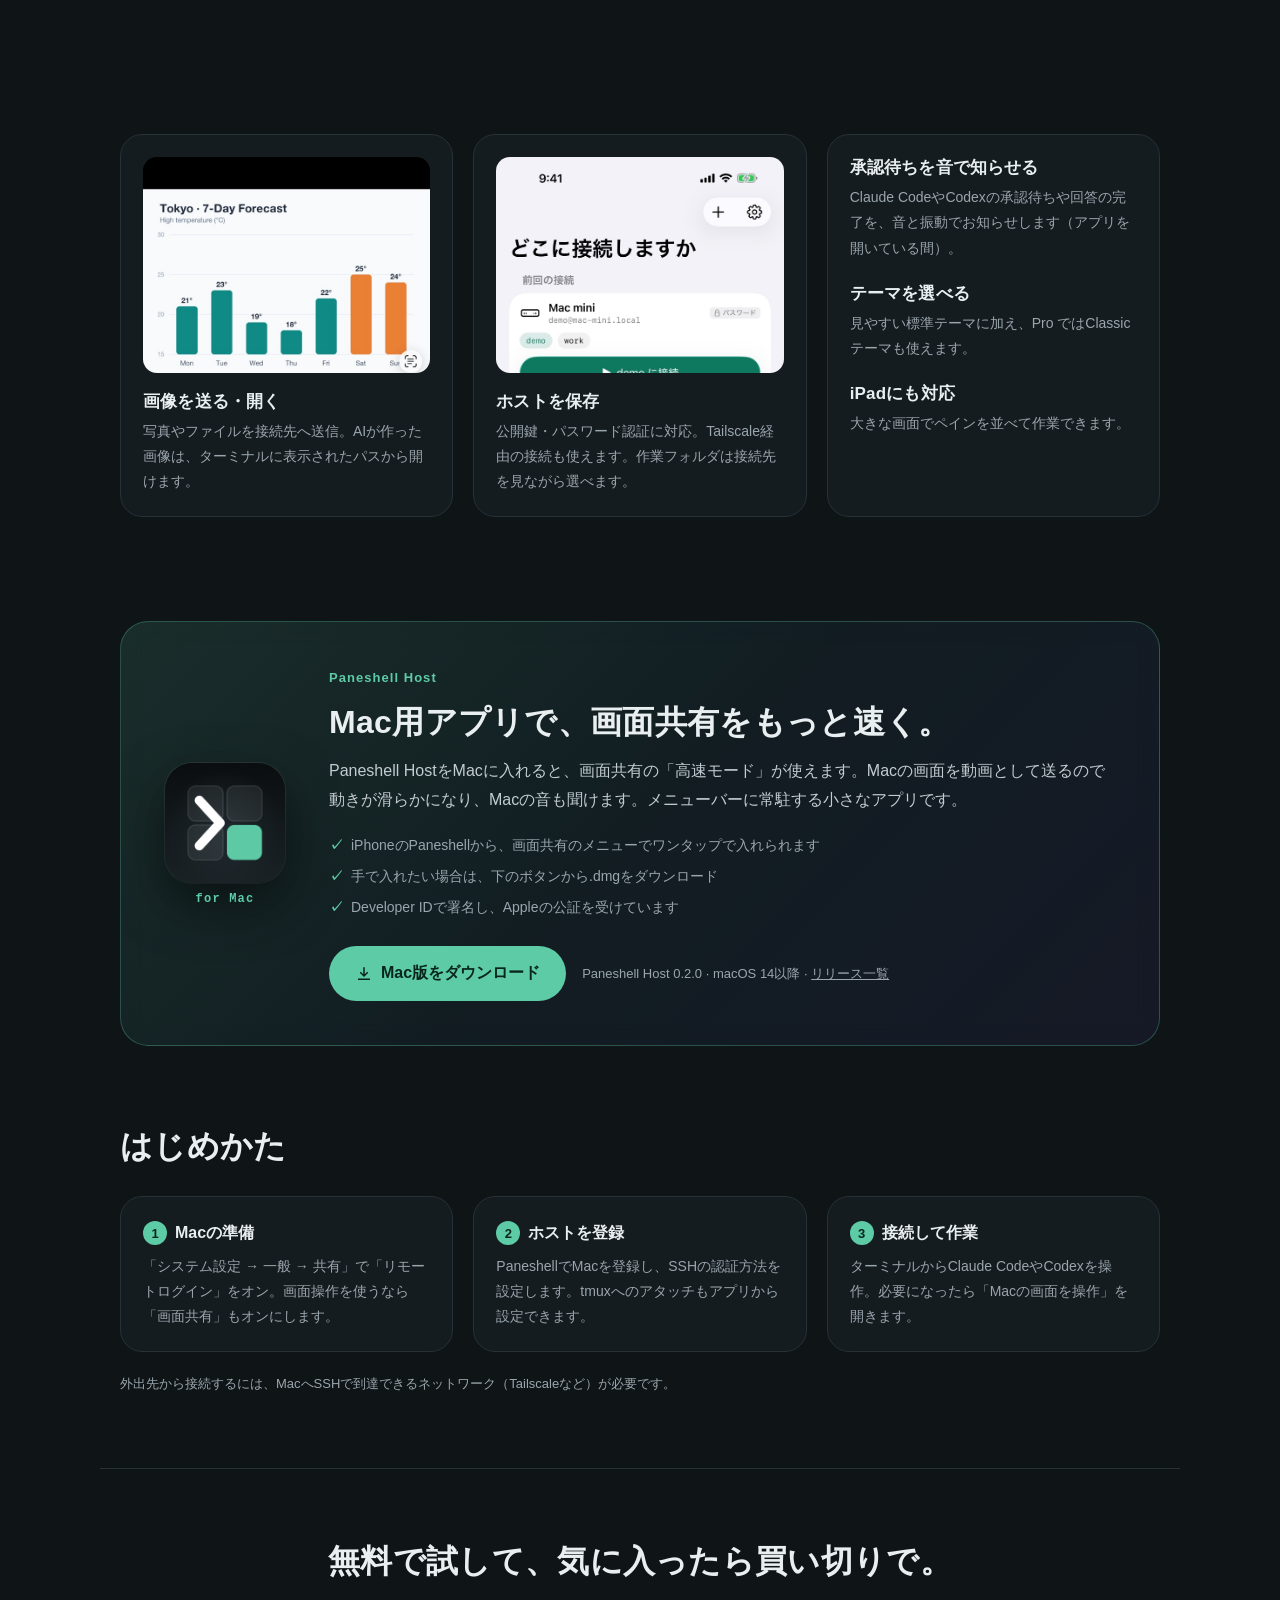
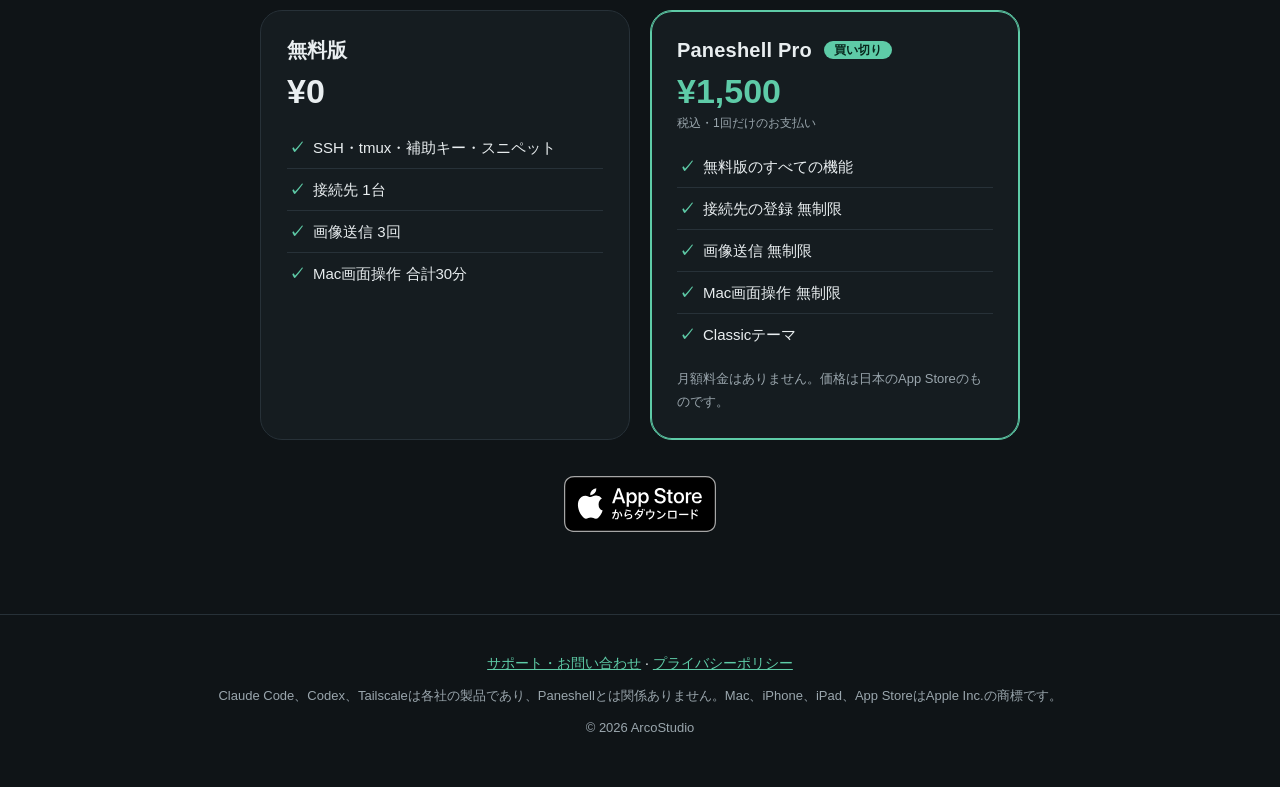
==== commit ce97426c: "Paneshell Host 0.2.0 のダウンロードリンク（GitHub に host-v0.2.0 を上げてから push する） Co-Authored-By: Claude Opus 5.5" ====
--- a/index.html
+++ b/index.html
@@ -128,8 +128,8 @@
         <li>Developer IDで署名し、Appleの公証を受けています</li>
       </ul>
       <div class="cta">
-        <a class="btn shine" href="https://github.com/arco-studio/paneshell/releases/download/host-v0.1.0/PaneshellHost-0.1.0.dmg"><svg class="ico" viewBox="0 0 24 24" aria-hidden="true"><path d="M11 3h2v9.2l3.3-3.3 1.4 1.4L12 16 6.3 10.3l1.4-1.4L11 12.2V3zM4 18h16v2H4z"/></svg>Mac版をダウンロード</a>
-        <span class="cta-note">Paneshell Host 0.1.0 · macOS 14以降 · <a href="https://github.com/arco-studio/paneshell/releases">リリース一覧</a></span>
+        <a class="btn shine" href="https://github.com/arco-studio/paneshell/releases/download/host-v0.2.0/PaneshellHost-0.2.0.dmg"><svg class="ico" viewBox="0 0 24 24" aria-hidden="true"><path d="M11 3h2v9.2l3.3-3.3 1.4 1.4L12 16 6.3 10.3l1.4-1.4L11 12.2V3zM4 18h16v2H4z"/></svg>Mac版をダウンロード</a>
+        <span class="cta-note">Paneshell Host 0.2.0 · macOS 14以降 · <a href="https://github.com/arco-studio/paneshell/releases">リリース一覧</a></span>
       </div>
     </div>
   </div>
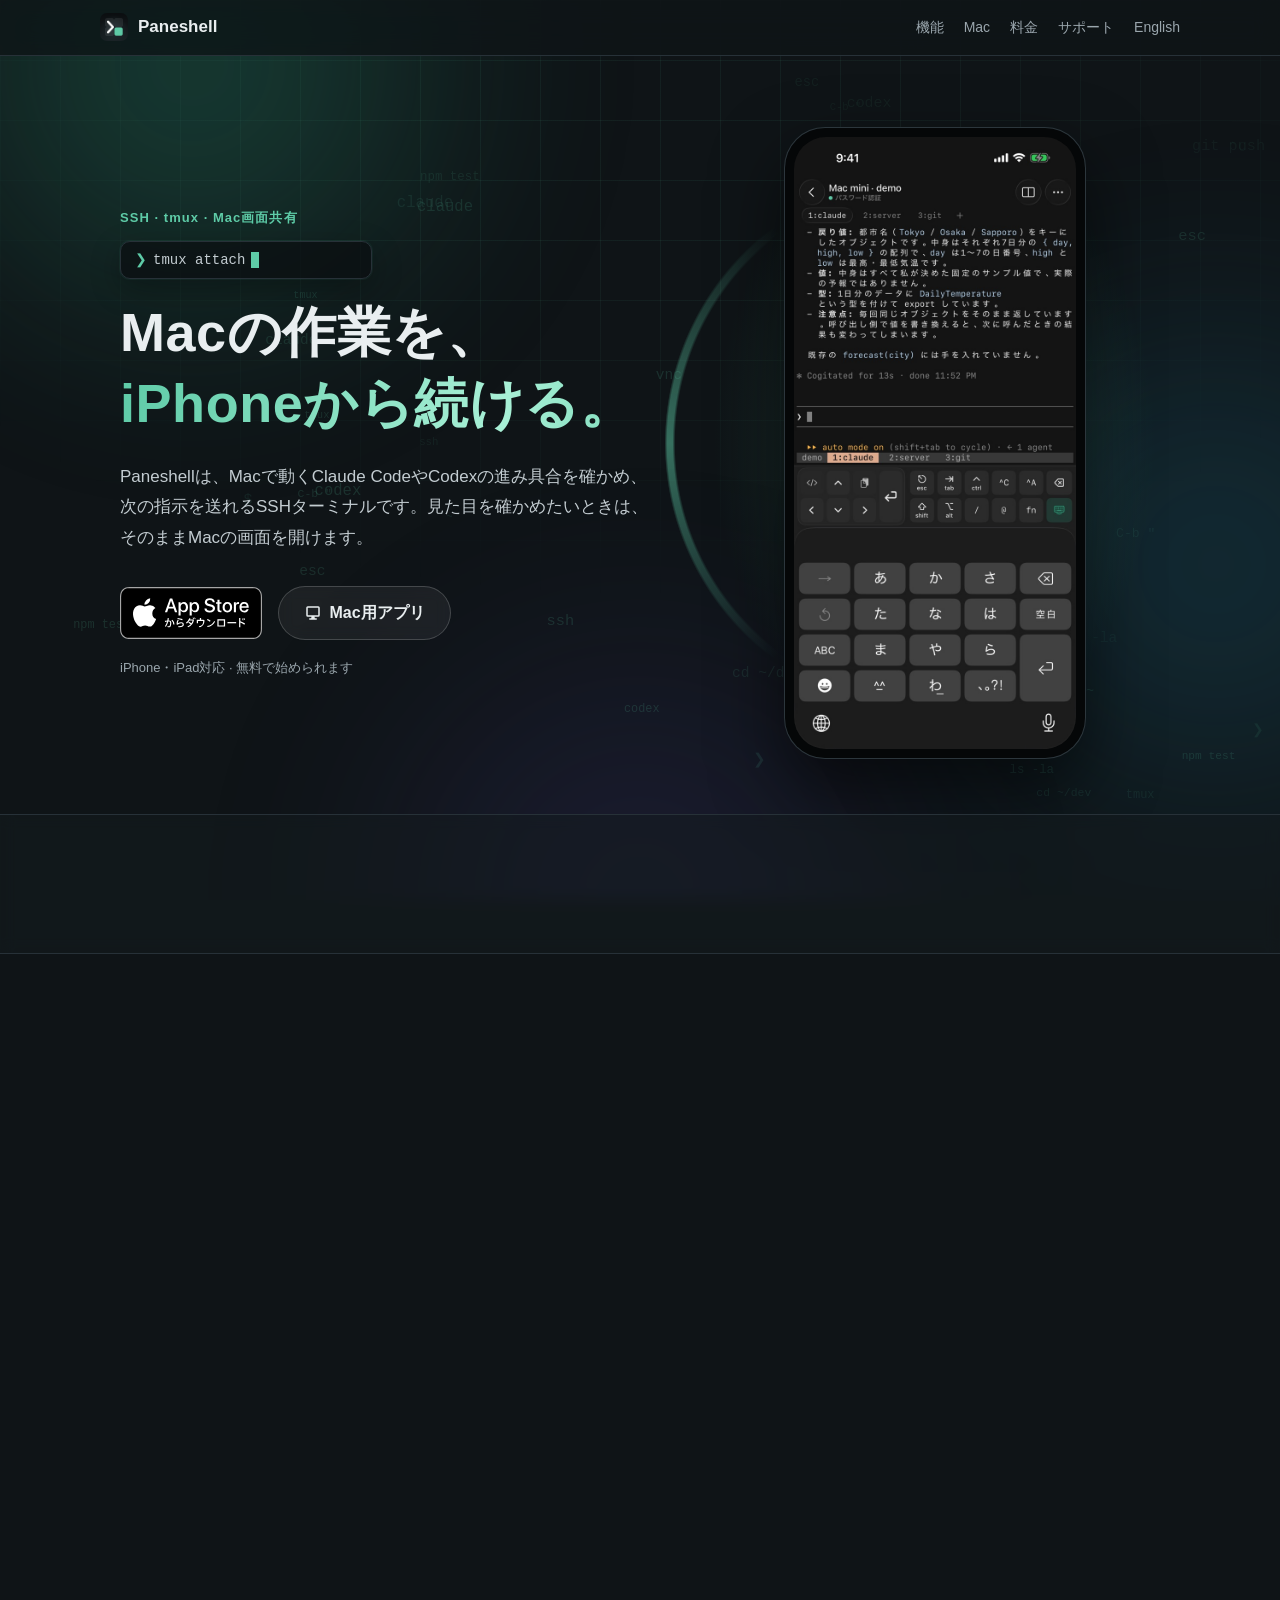
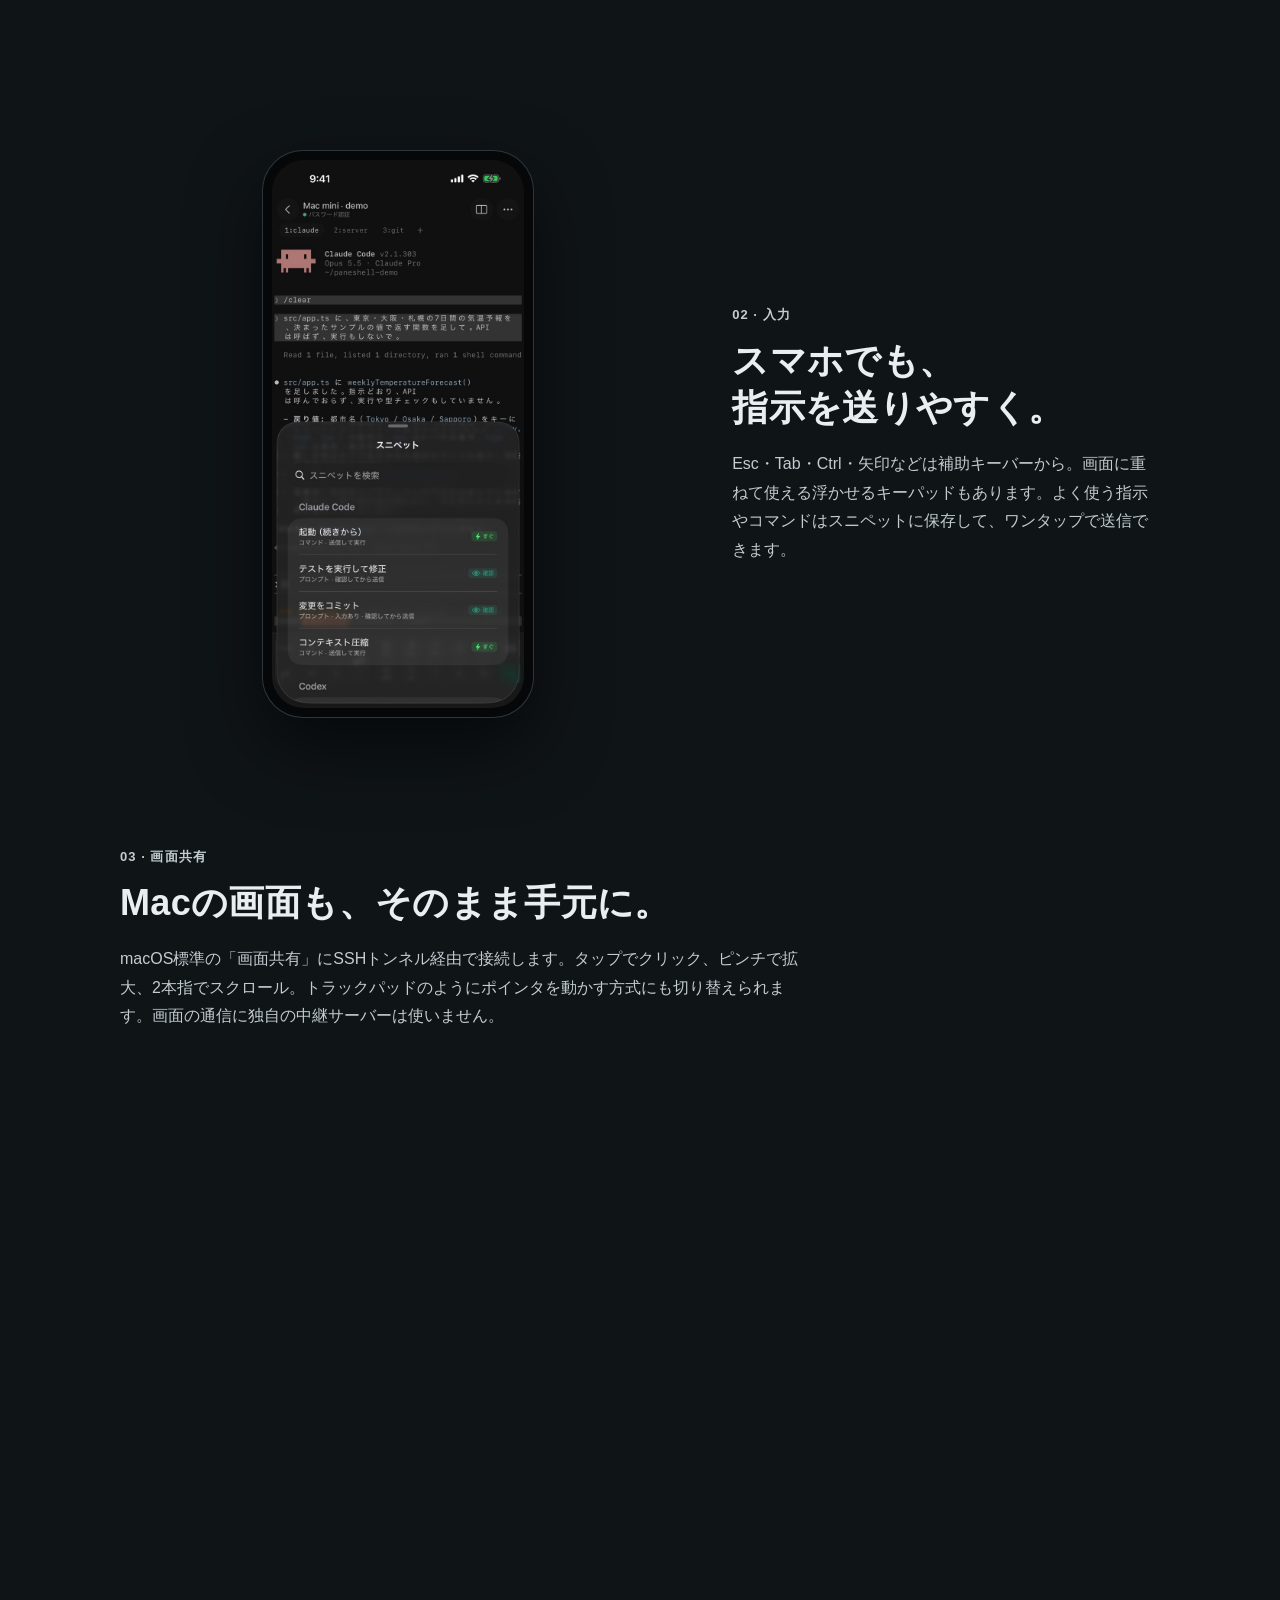
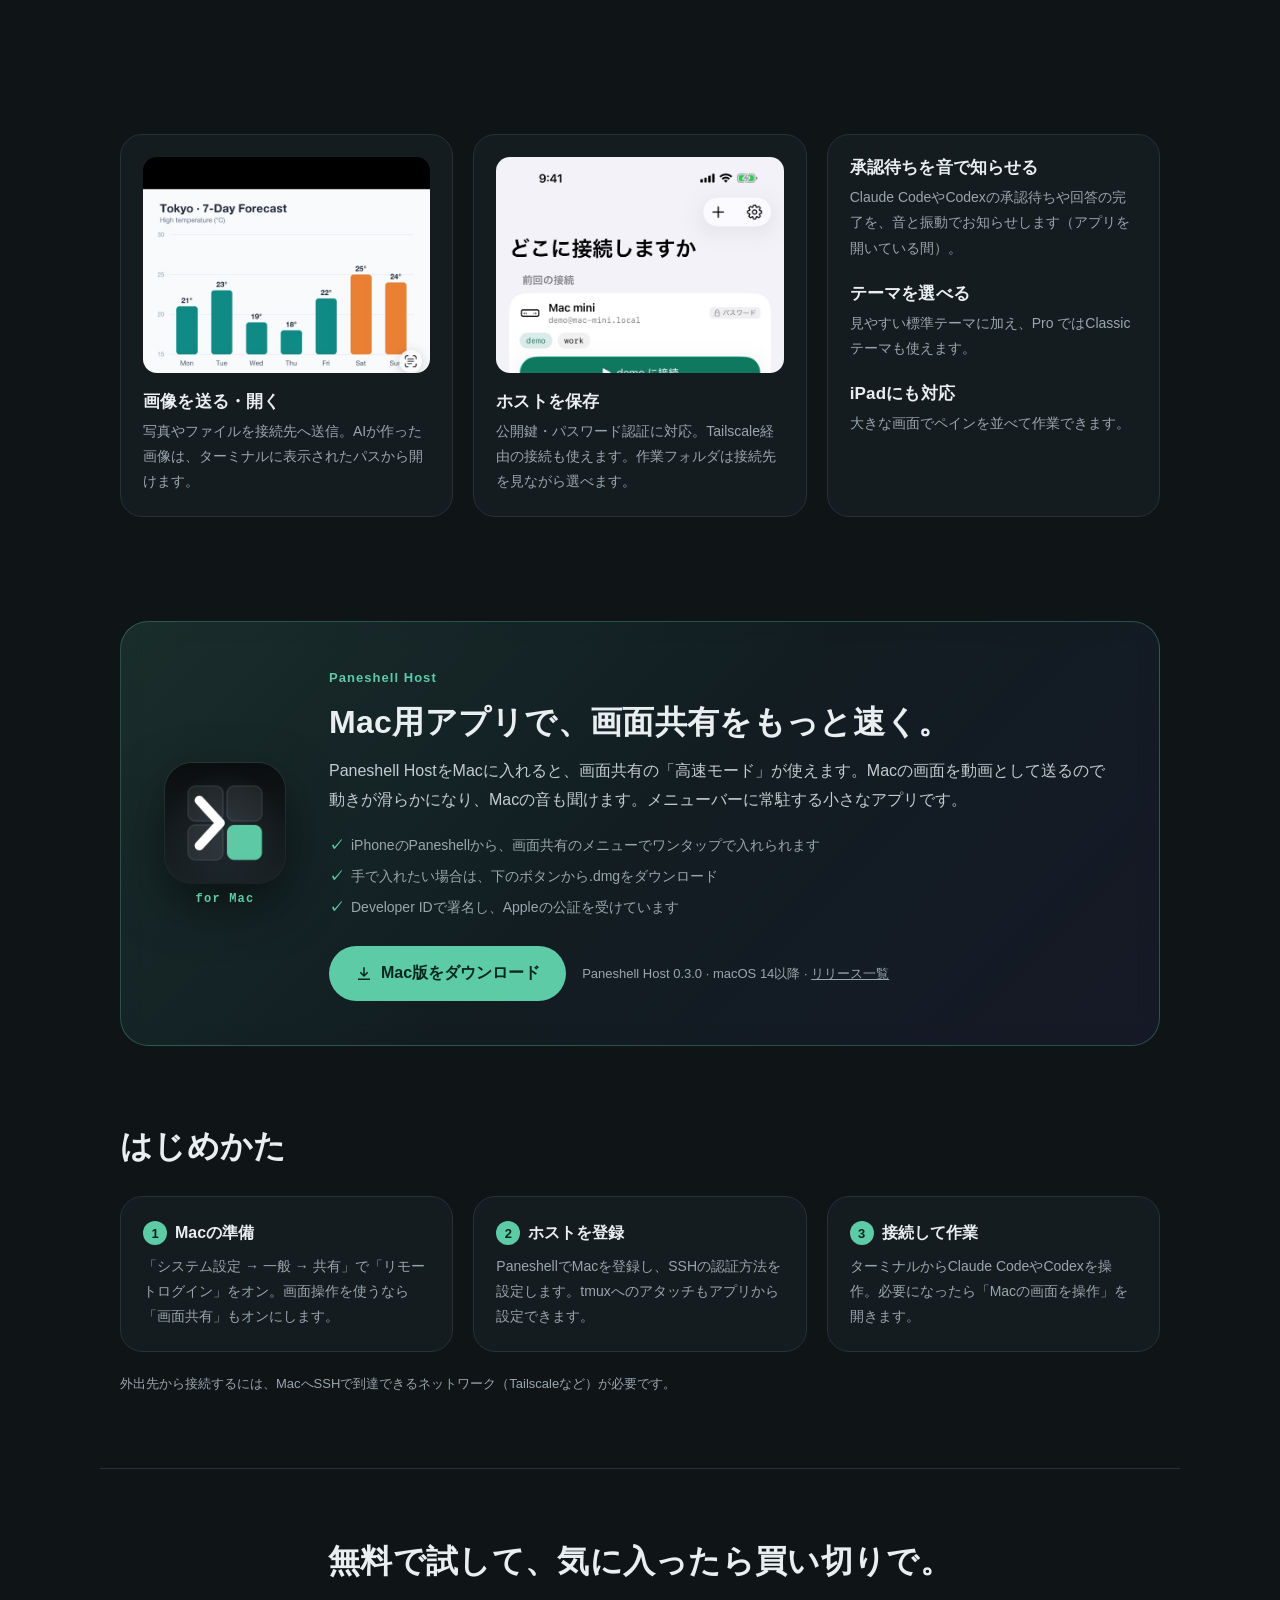
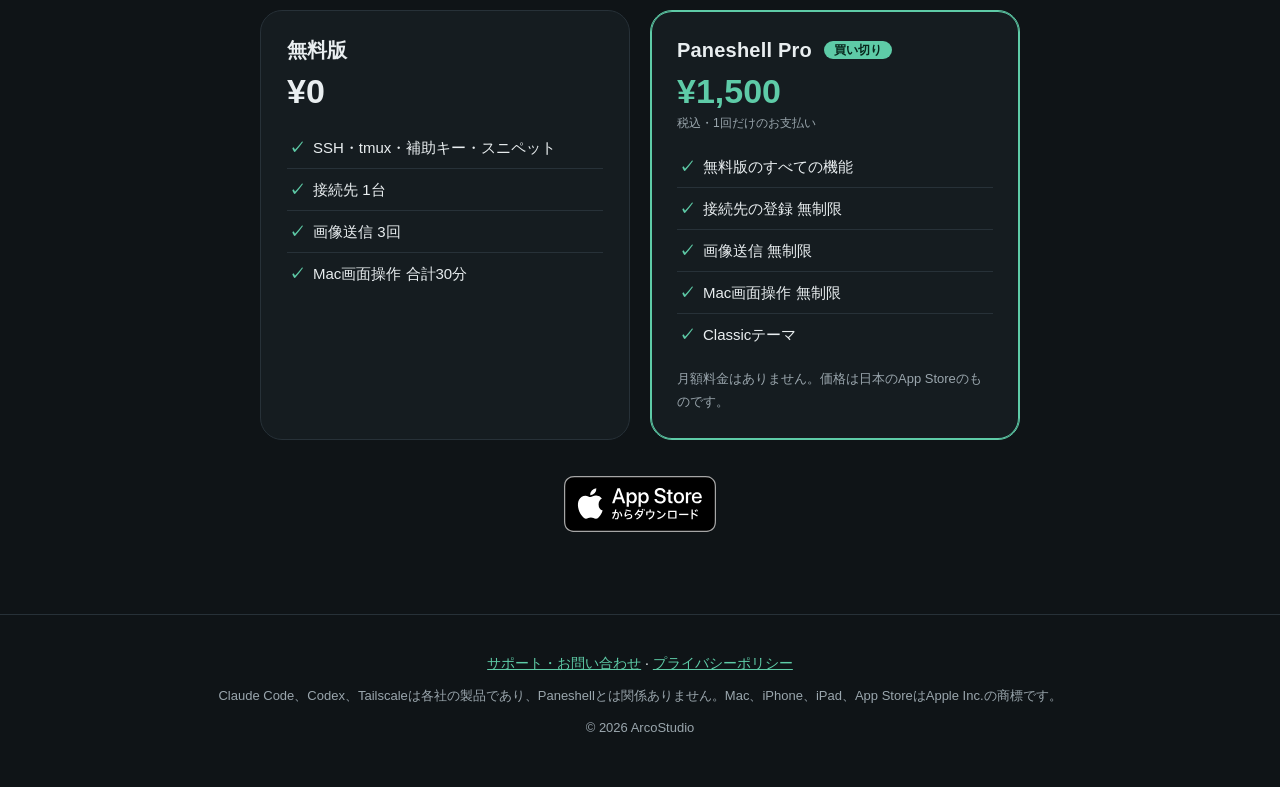
==== commit 4e3f4cc8: "Paneshell Host 0.3.0 のダウンロードリンク（GitHub に host-v0.3.0 を上げてから push する） Co-Authored-By: Claude Opus 5.5" ====
--- a/index.html
+++ b/index.html
@@ -128,8 +128,8 @@
         <li>Developer IDで署名し、Appleの公証を受けています</li>
       </ul>
       <div class="cta">
-        <a class="btn shine" href="https://github.com/arco-studio/paneshell/releases/download/host-v0.2.0/PaneshellHost-0.2.0.dmg"><svg class="ico" viewBox="0 0 24 24" aria-hidden="true"><path d="M11 3h2v9.2l3.3-3.3 1.4 1.4L12 16 6.3 10.3l1.4-1.4L11 12.2V3zM4 18h16v2H4z"/></svg>Mac版をダウンロード</a>
-        <span class="cta-note">Paneshell Host 0.2.0 · macOS 14以降 · <a href="https://github.com/arco-studio/paneshell/releases">リリース一覧</a></span>
+        <a class="btn shine" href="https://github.com/arco-studio/paneshell/releases/download/host-v0.3.0/PaneshellHost-0.3.0.dmg"><svg class="ico" viewBox="0 0 24 24" aria-hidden="true"><path d="M11 3h2v9.2l3.3-3.3 1.4 1.4L12 16 6.3 10.3l1.4-1.4L11 12.2V3zM4 18h16v2H4z"/></svg>Mac版をダウンロード</a>
+        <span class="cta-note">Paneshell Host 0.3.0 · macOS 14以降 · <a href="https://github.com/arco-studio/paneshell/releases">リリース一覧</a></span>
       </div>
     </div>
   </div>
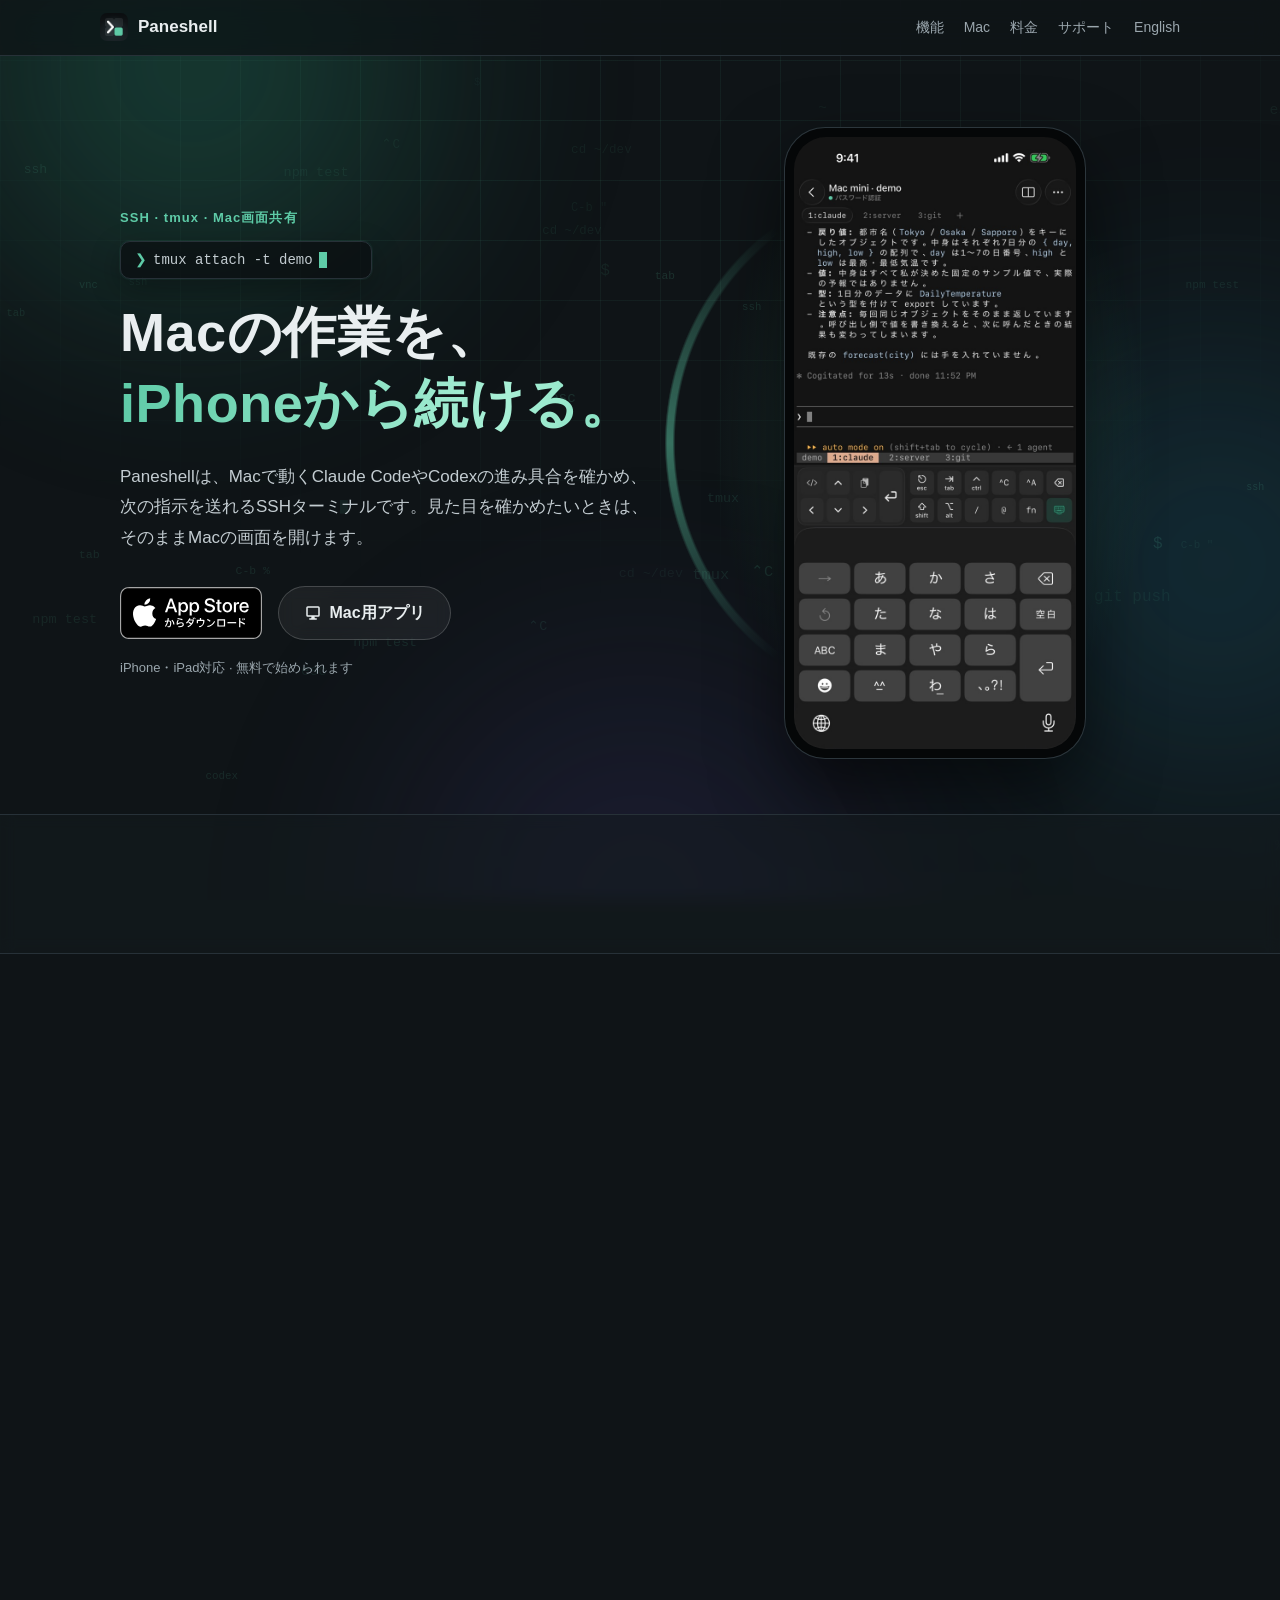
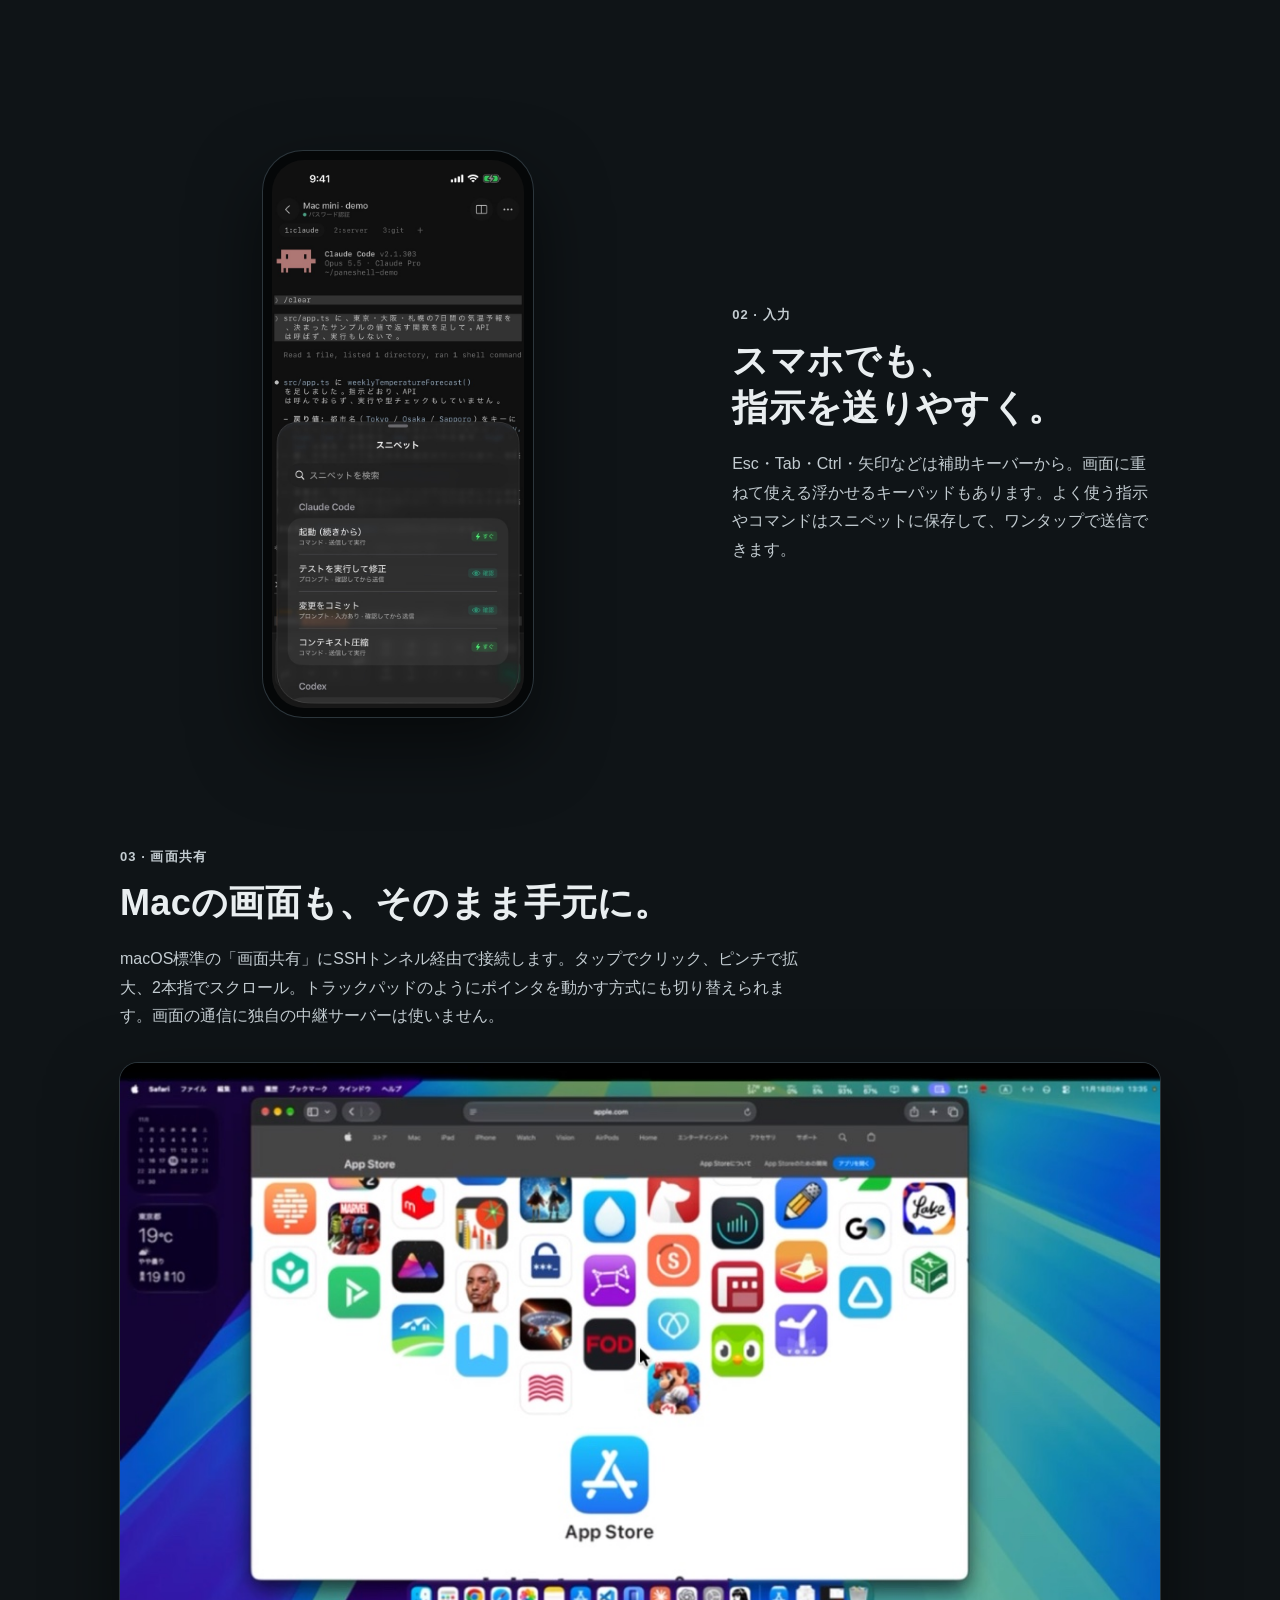
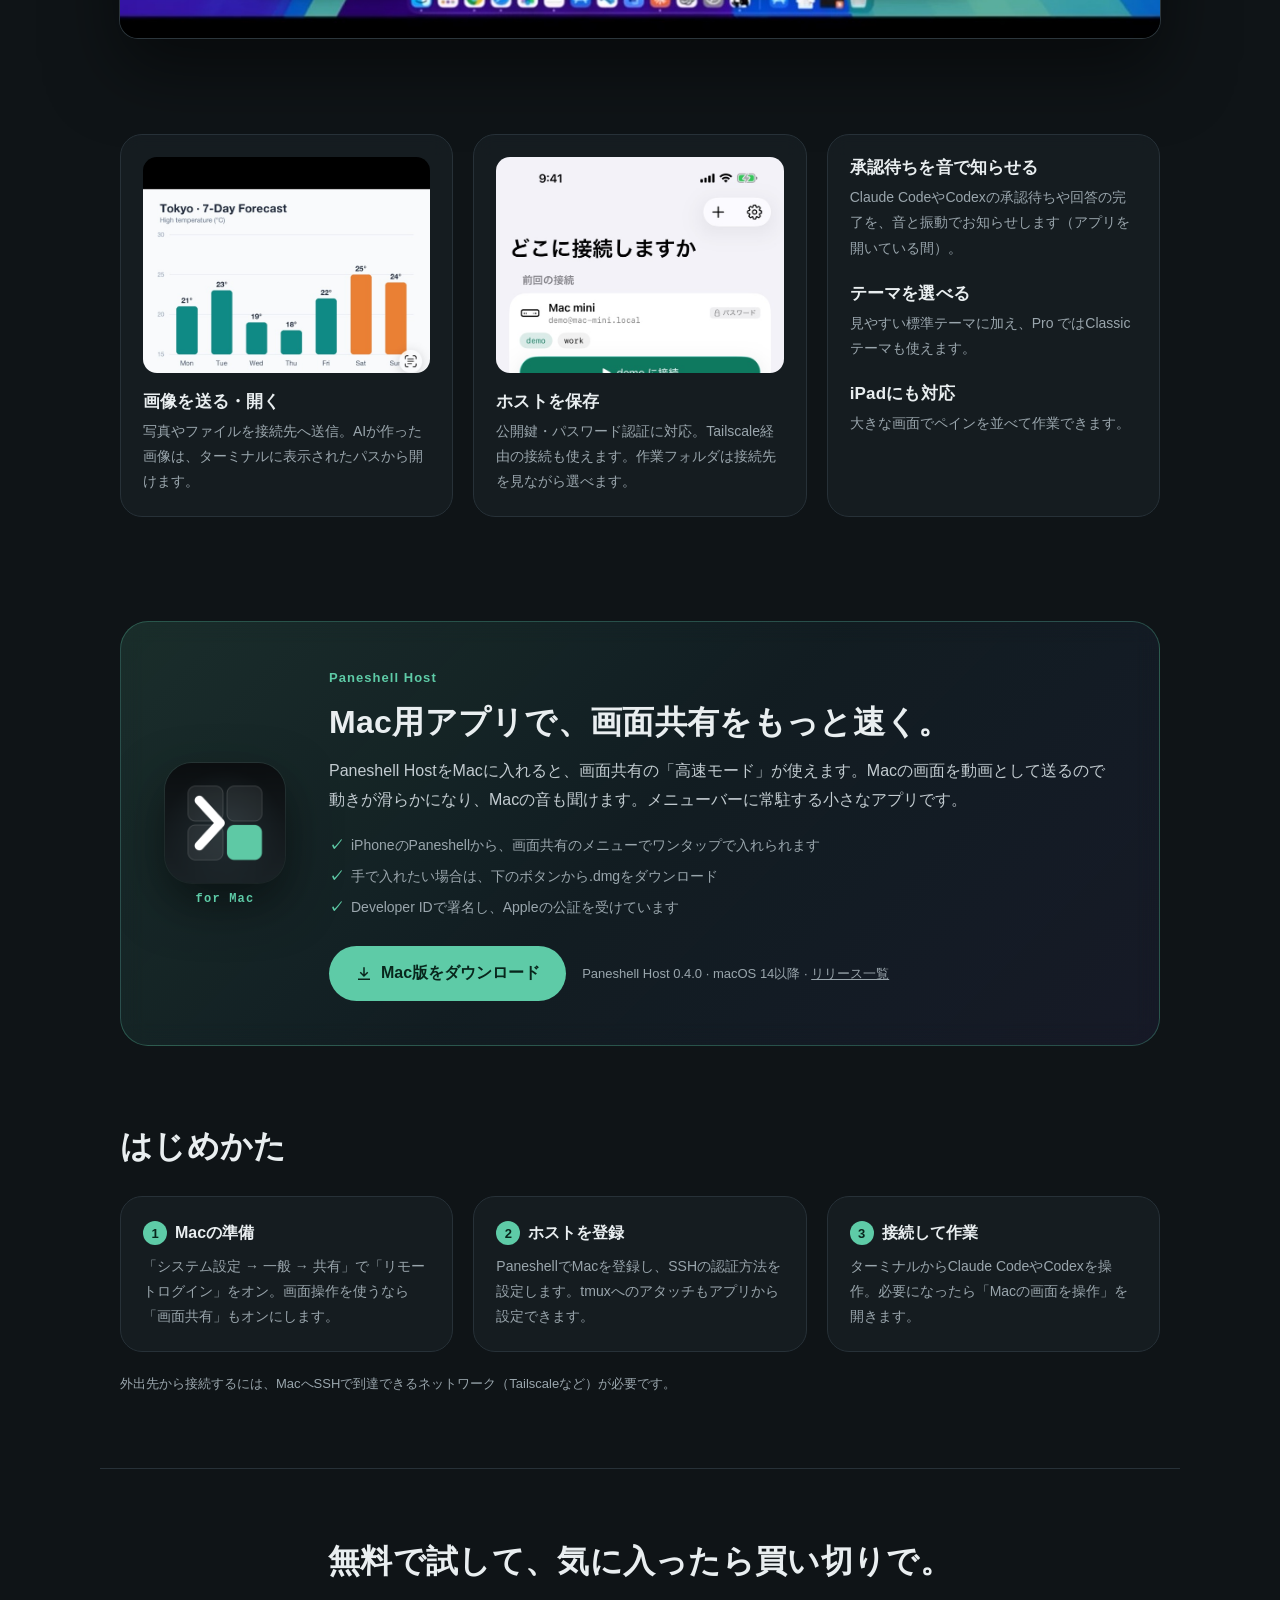
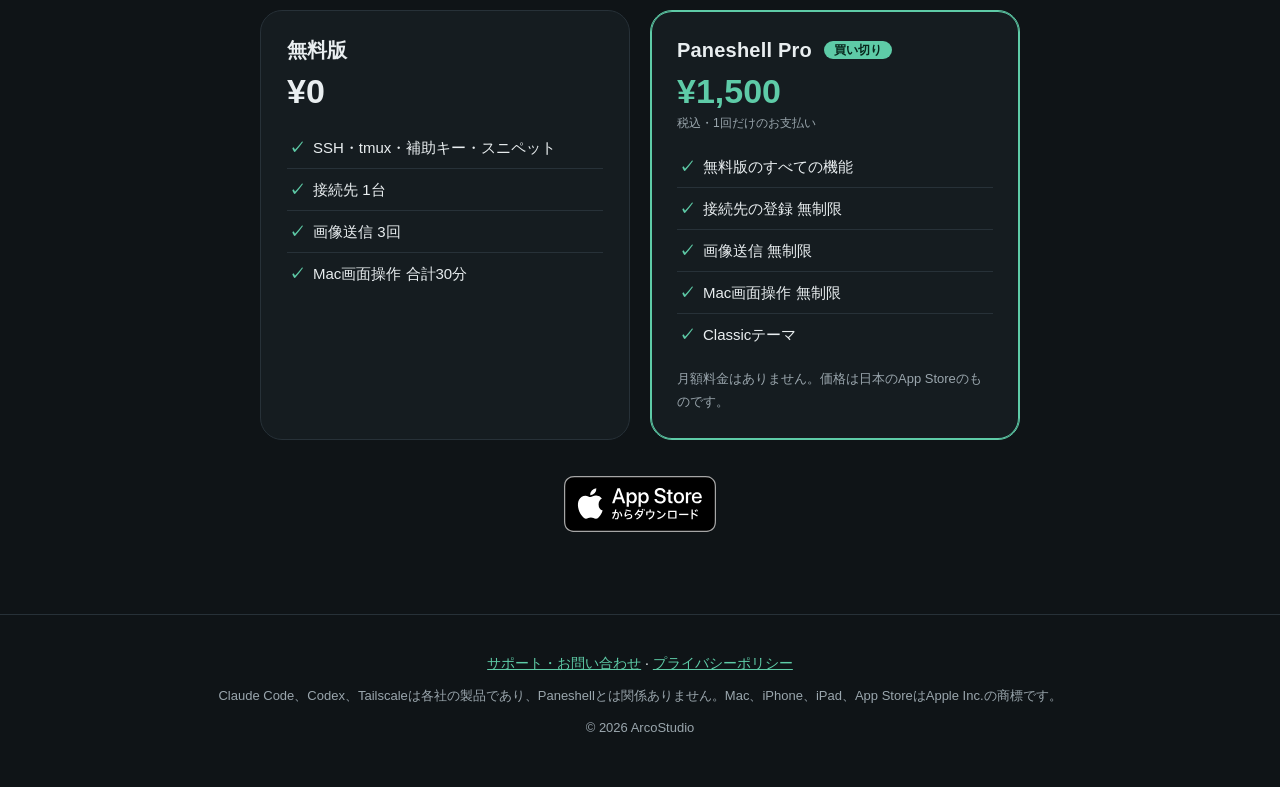
==== commit 2c5f260f: "Paneshell Host 0.4.0 のダウンロードリンク" ====
--- a/index.html
+++ b/index.html
@@ -128,8 +128,8 @@
         <li>Developer IDで署名し、Appleの公証を受けています</li>
       </ul>
       <div class="cta">
-        <a class="btn shine" href="https://github.com/arco-studio/paneshell/releases/download/host-v0.3.0/PaneshellHost-0.3.0.dmg"><svg class="ico" viewBox="0 0 24 24" aria-hidden="true"><path d="M11 3h2v9.2l3.3-3.3 1.4 1.4L12 16 6.3 10.3l1.4-1.4L11 12.2V3zM4 18h16v2H4z"/></svg>Mac版をダウンロード</a>
-        <span class="cta-note">Paneshell Host 0.3.0 · macOS 14以降 · <a href="https://github.com/arco-studio/paneshell/releases">リリース一覧</a></span>
+        <a class="btn shine" href="https://github.com/arco-studio/paneshell/releases/download/host-v0.4.0/PaneshellHost-0.4.0.dmg"><svg class="ico" viewBox="0 0 24 24" aria-hidden="true"><path d="M11 3h2v9.2l3.3-3.3 1.4 1.4L12 16 6.3 10.3l1.4-1.4L11 12.2V3zM4 18h16v2H4z"/></svg>Mac版をダウンロード</a>
+        <span class="cta-note">Paneshell Host 0.4.0 · macOS 14以降 · <a href="https://github.com/arco-studio/paneshell/releases">リリース一覧</a></span>
       </div>
     </div>
   </div>
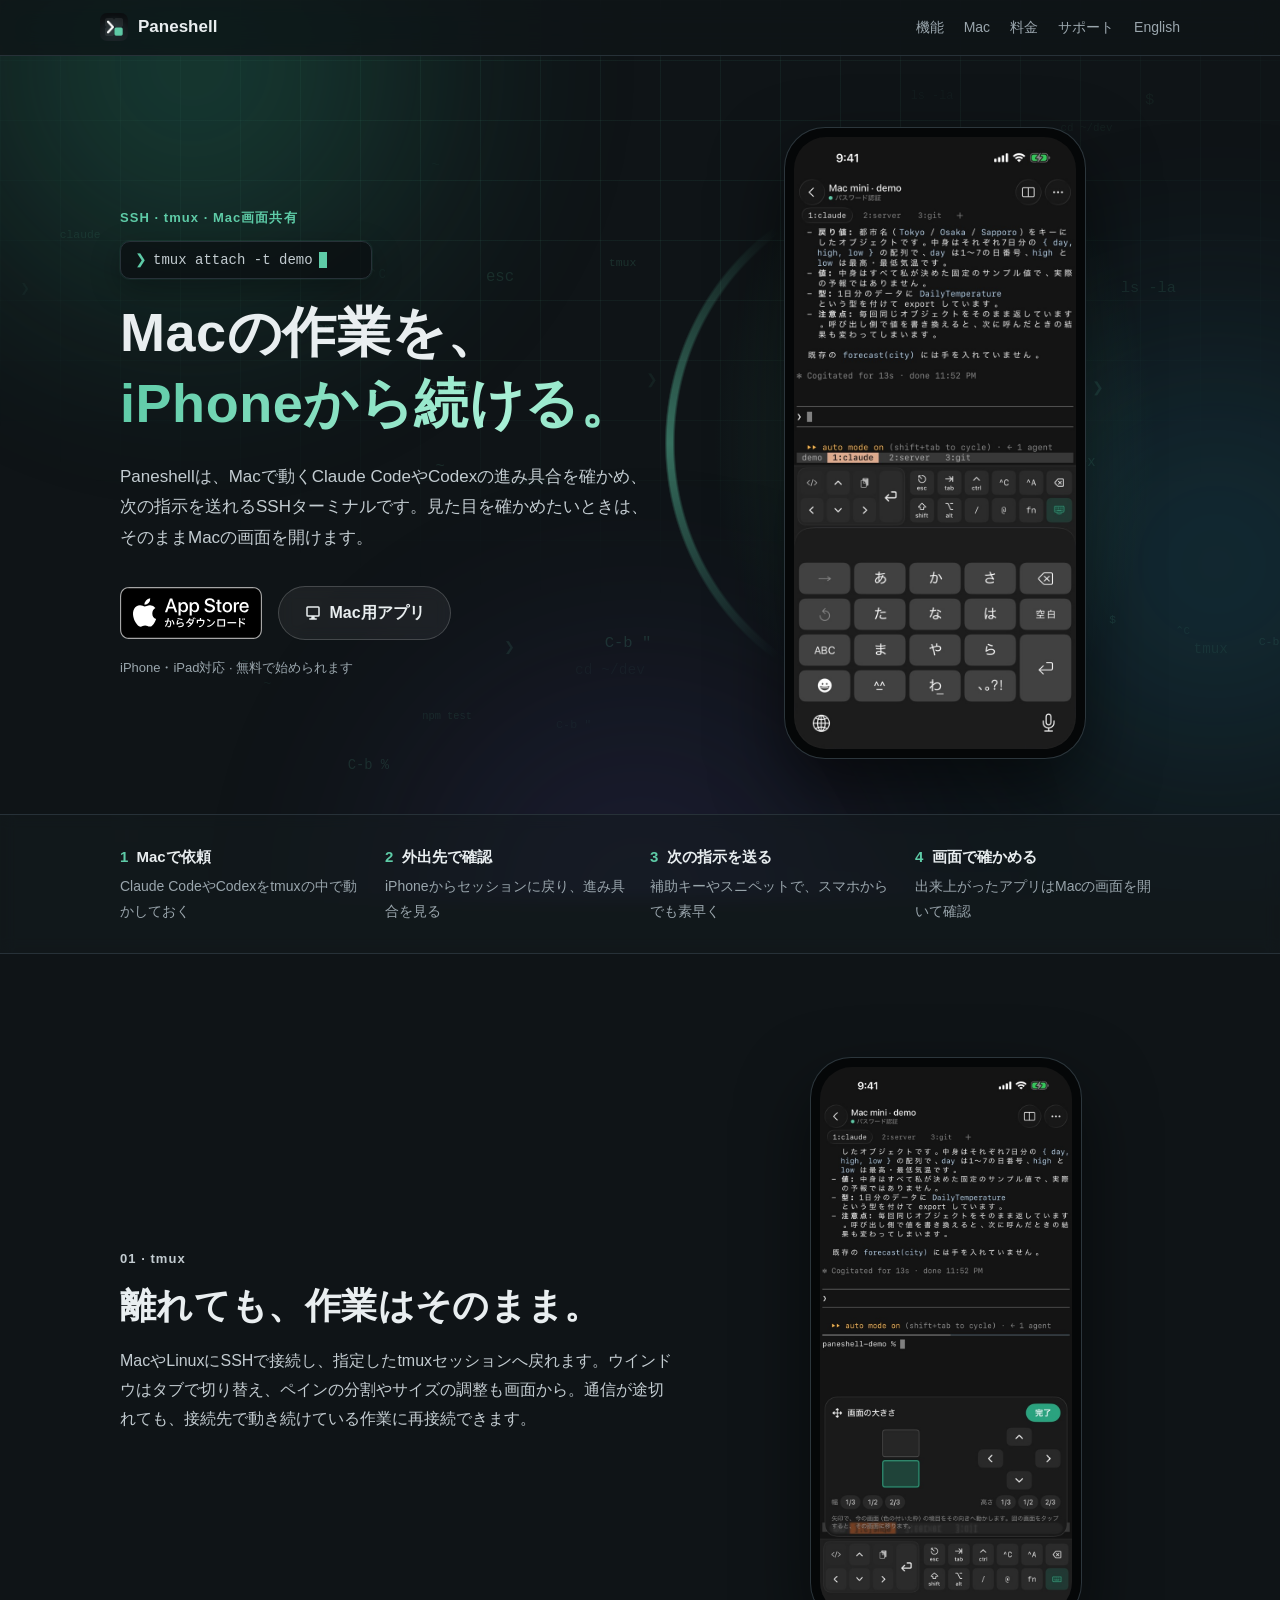
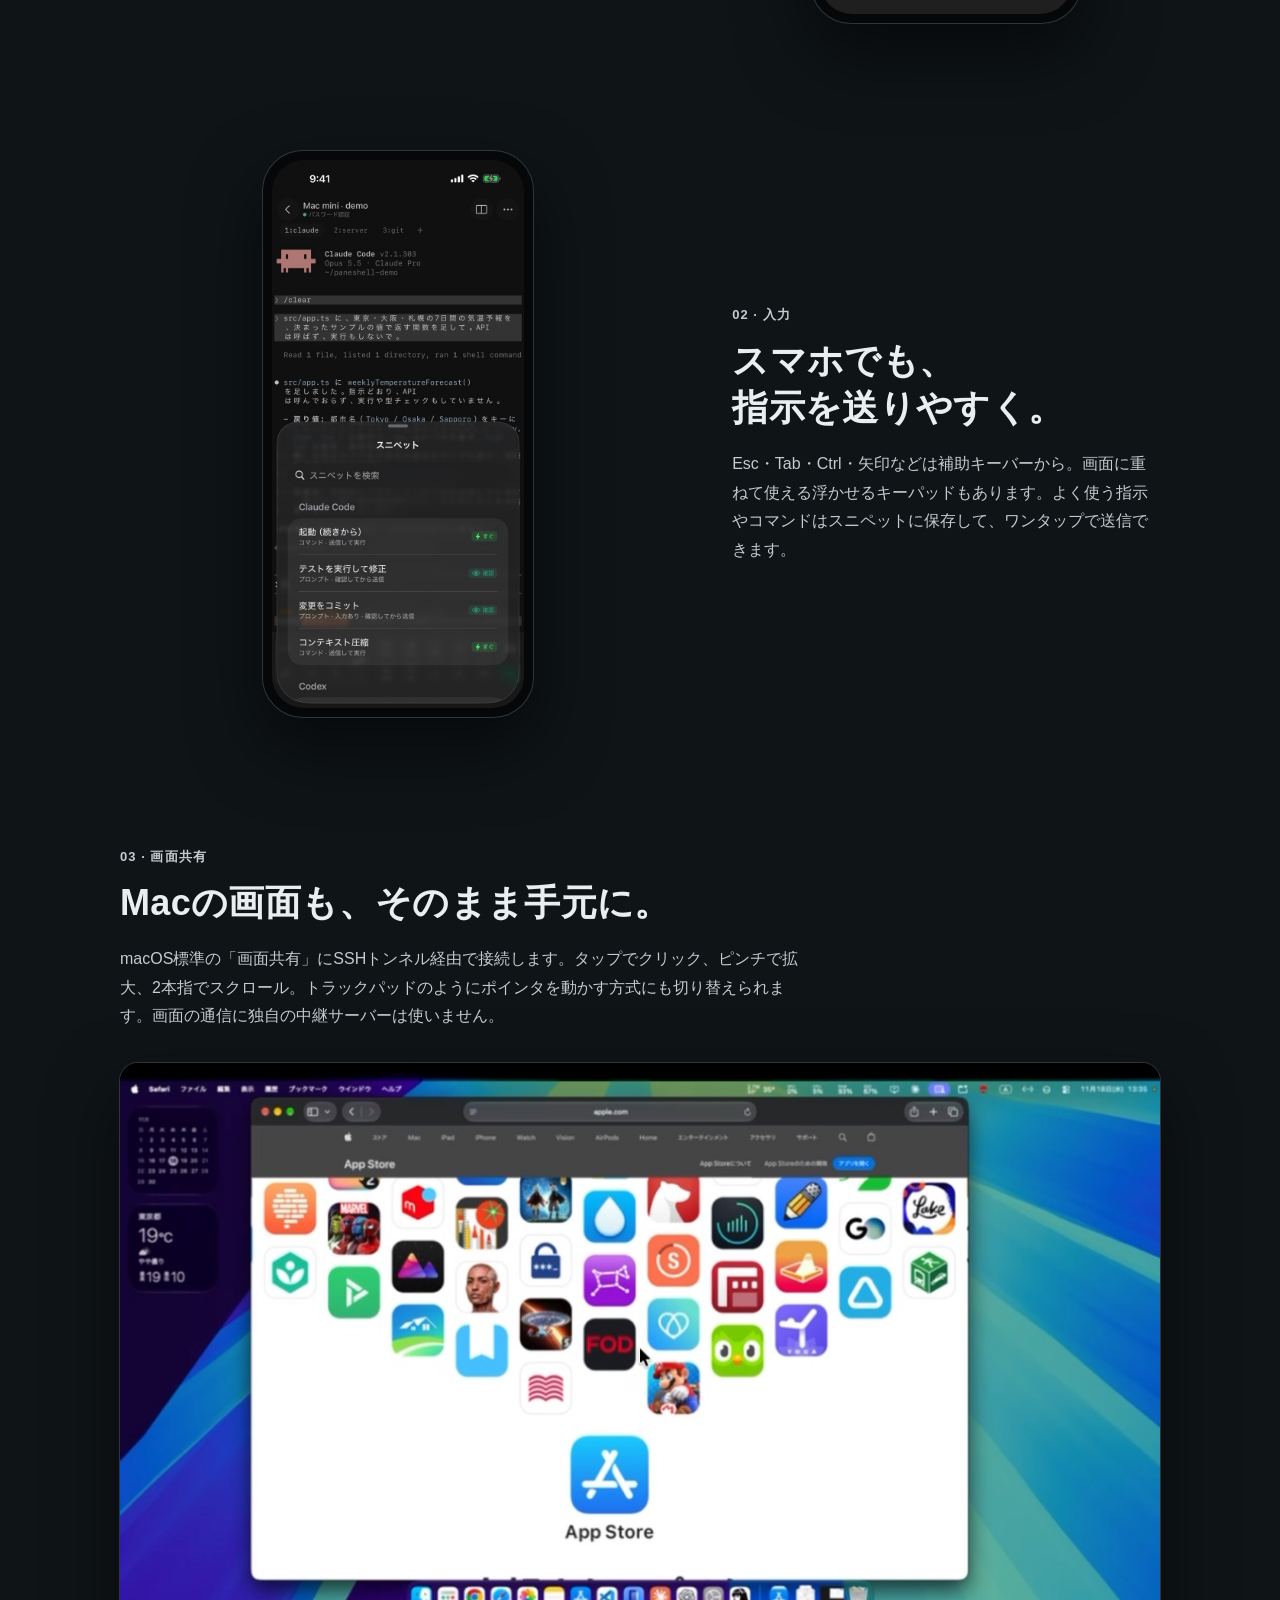
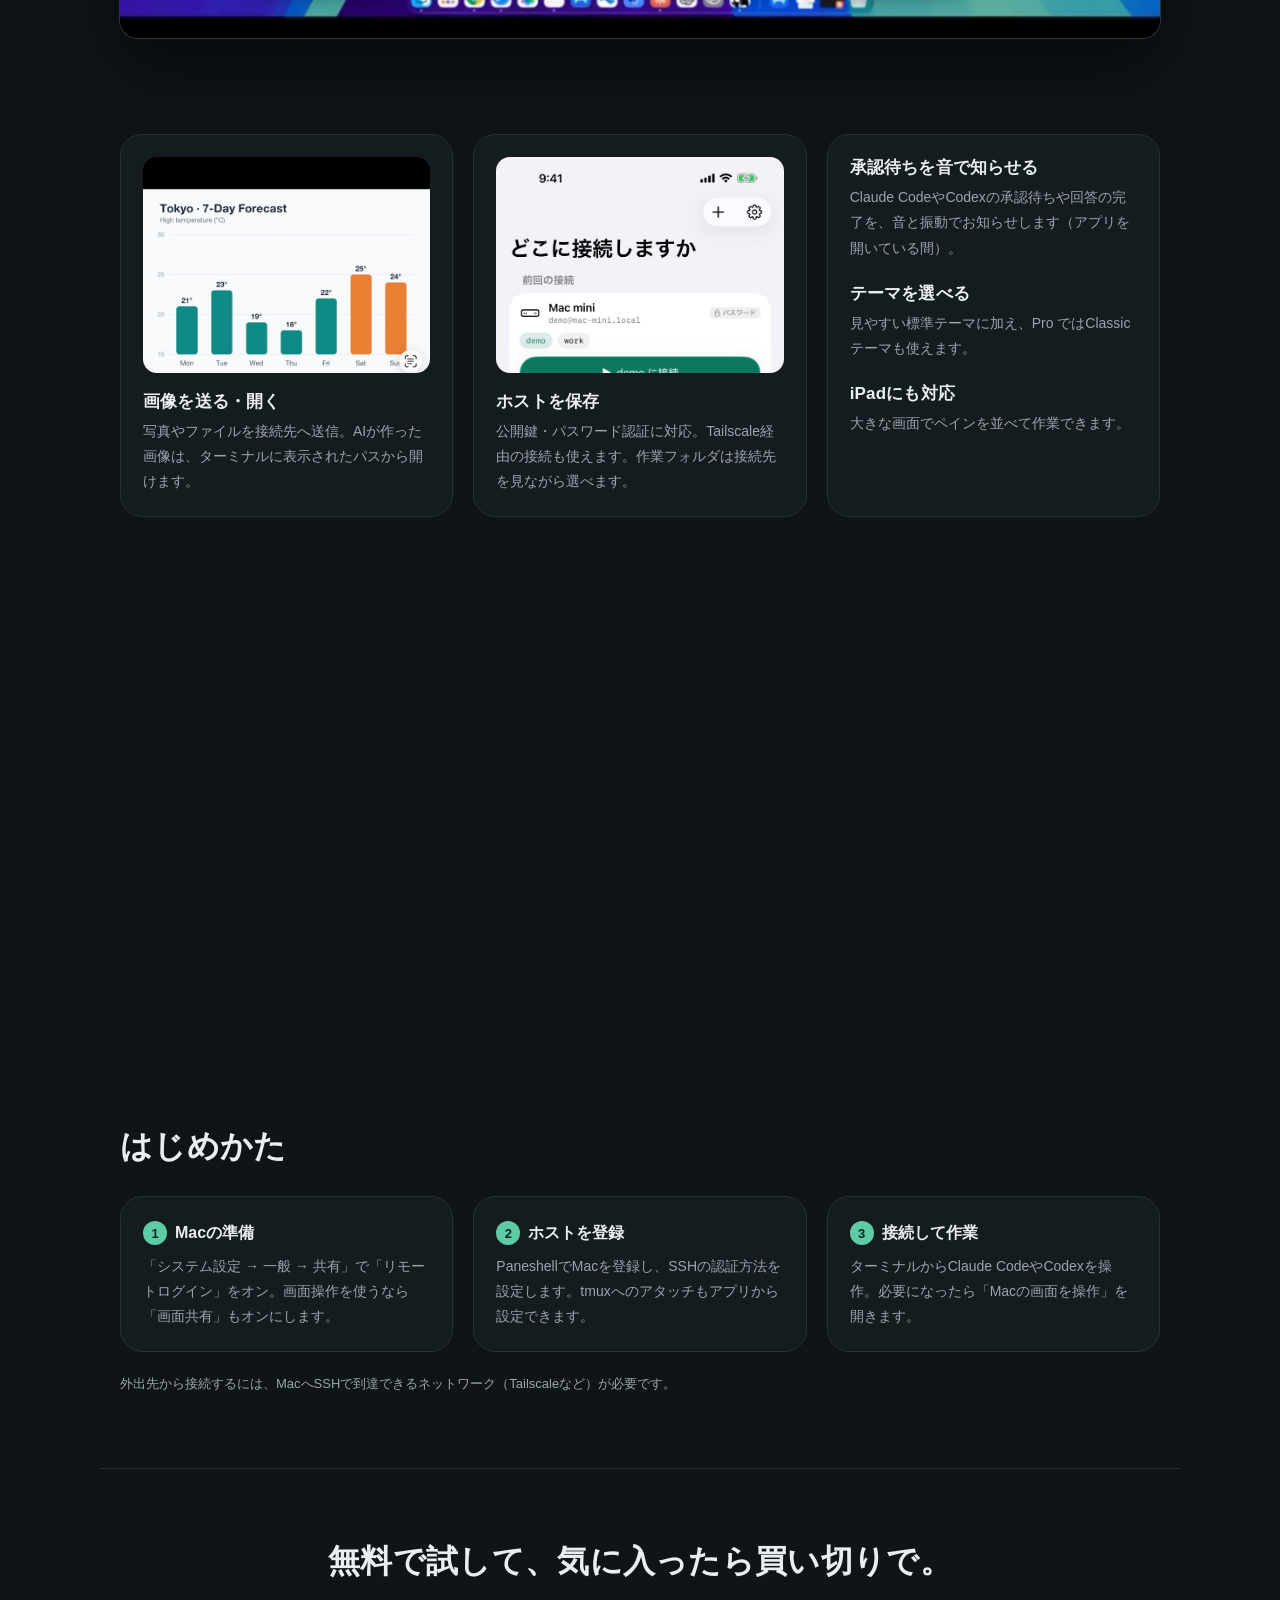
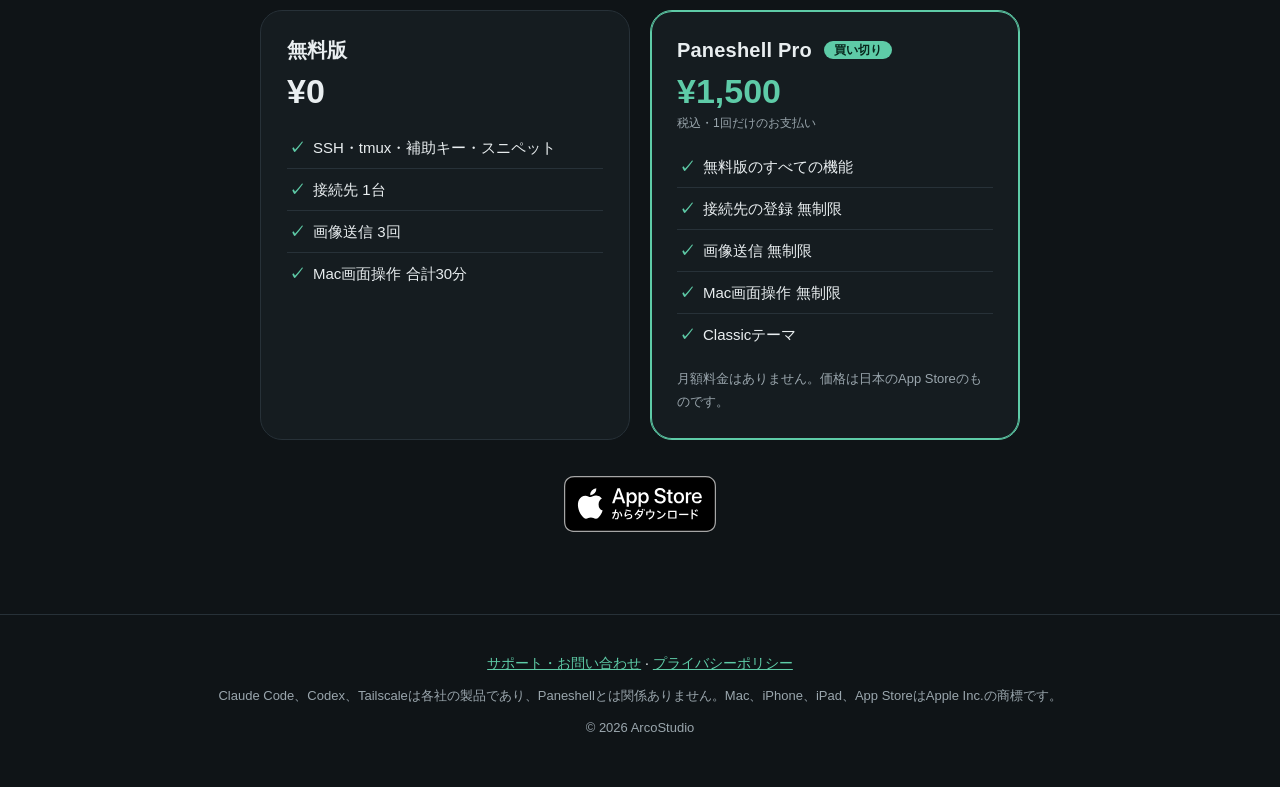
==== commit b363ac63: "Paneshell Host 0.4.1 のダウンロードリンク" ====
--- a/index.html
+++ b/index.html
@@ -128,8 +128,8 @@
         <li>Developer IDで署名し、Appleの公証を受けています</li>
       </ul>
       <div class="cta">
-        <a class="btn shine" href="https://github.com/arco-studio/paneshell/releases/download/host-v0.4.0/PaneshellHost-0.4.0.dmg"><svg class="ico" viewBox="0 0 24 24" aria-hidden="true"><path d="M11 3h2v9.2l3.3-3.3 1.4 1.4L12 16 6.3 10.3l1.4-1.4L11 12.2V3zM4 18h16v2H4z"/></svg>Mac版をダウンロード</a>
-        <span class="cta-note">Paneshell Host 0.4.0 · macOS 14以降 · <a href="https://github.com/arco-studio/paneshell/releases">リリース一覧</a></span>
+        <a class="btn shine" href="https://github.com/arco-studio/paneshell/releases/download/host-v0.4.1/PaneshellHost-0.4.1.dmg"><svg class="ico" viewBox="0 0 24 24" aria-hidden="true"><path d="M11 3h2v9.2l3.3-3.3 1.4 1.4L12 16 6.3 10.3l1.4-1.4L11 12.2V3zM4 18h16v2H4z"/></svg>Mac版をダウンロード</a>
+        <span class="cta-note">Paneshell Host 0.4.1 · macOS 14以降 · <a href="https://github.com/arco-studio/paneshell/releases">リリース一覧</a></span>
       </div>
     </div>
   </div>
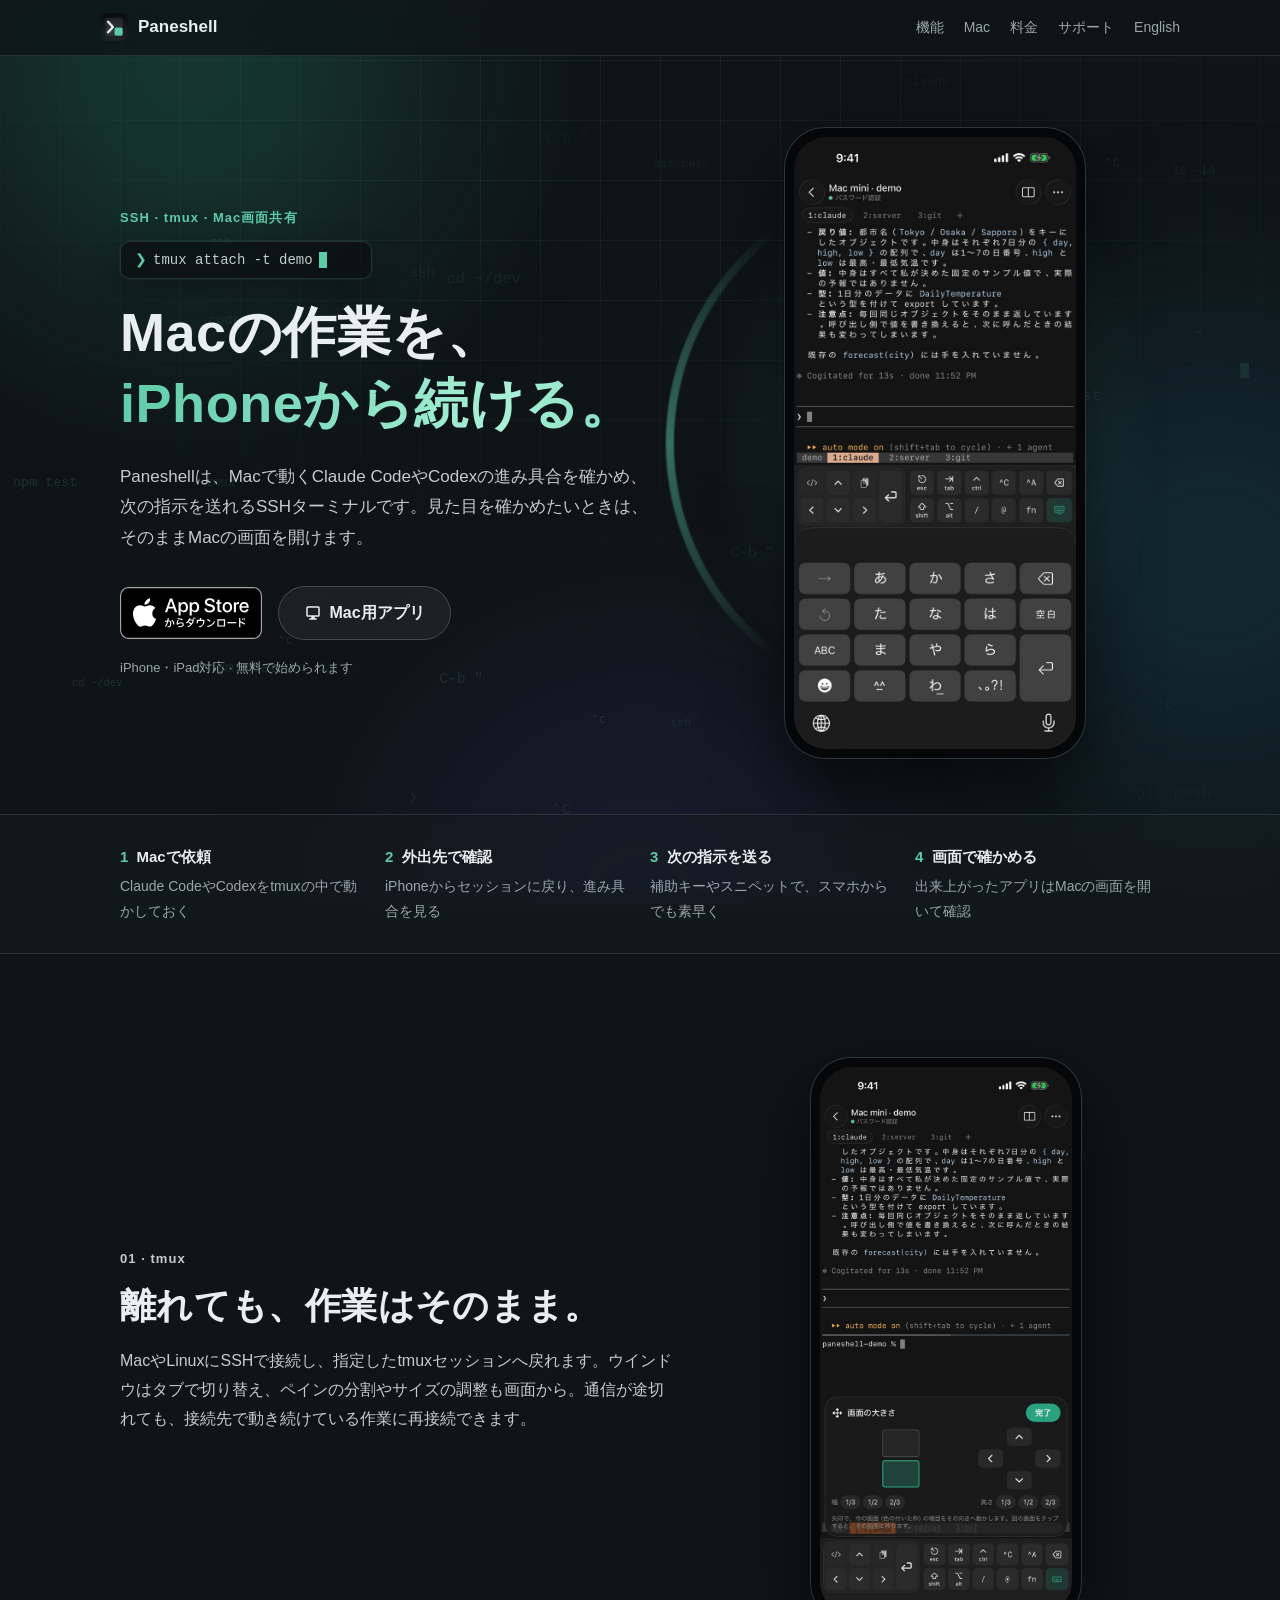
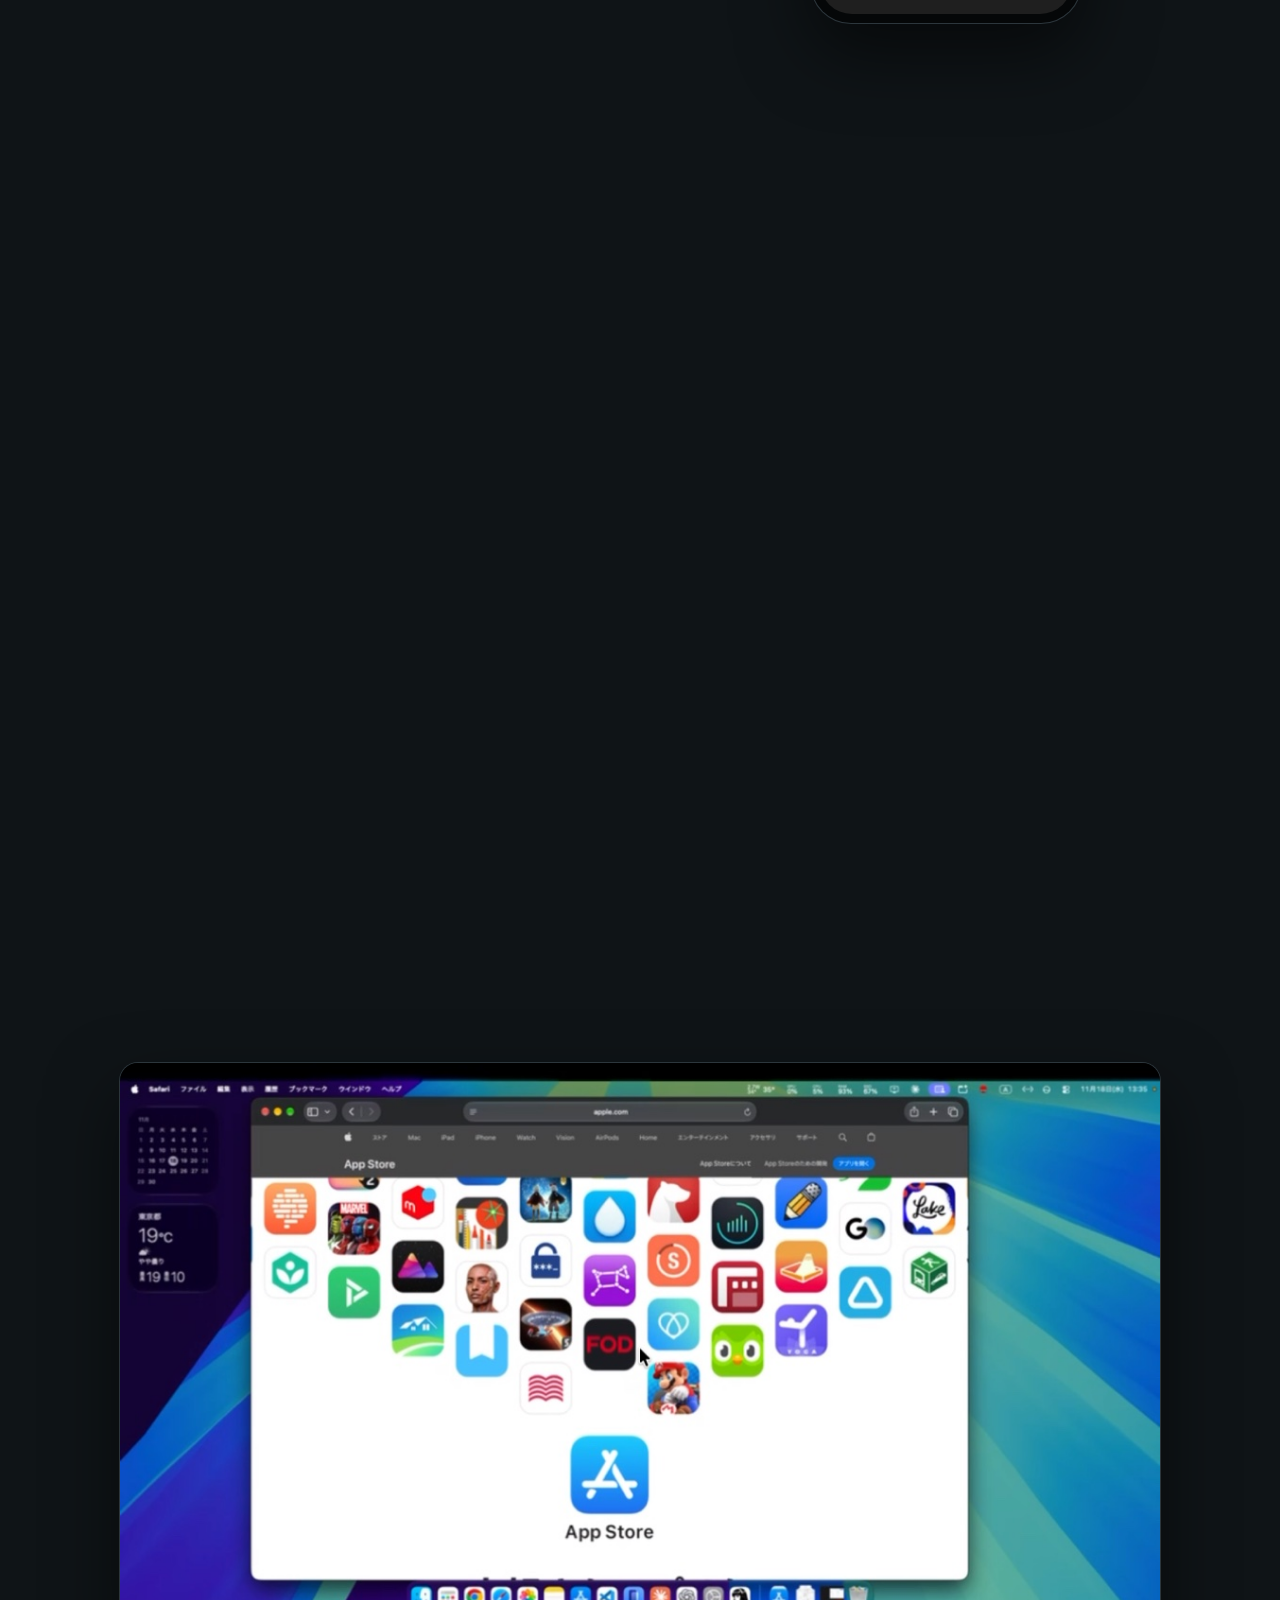
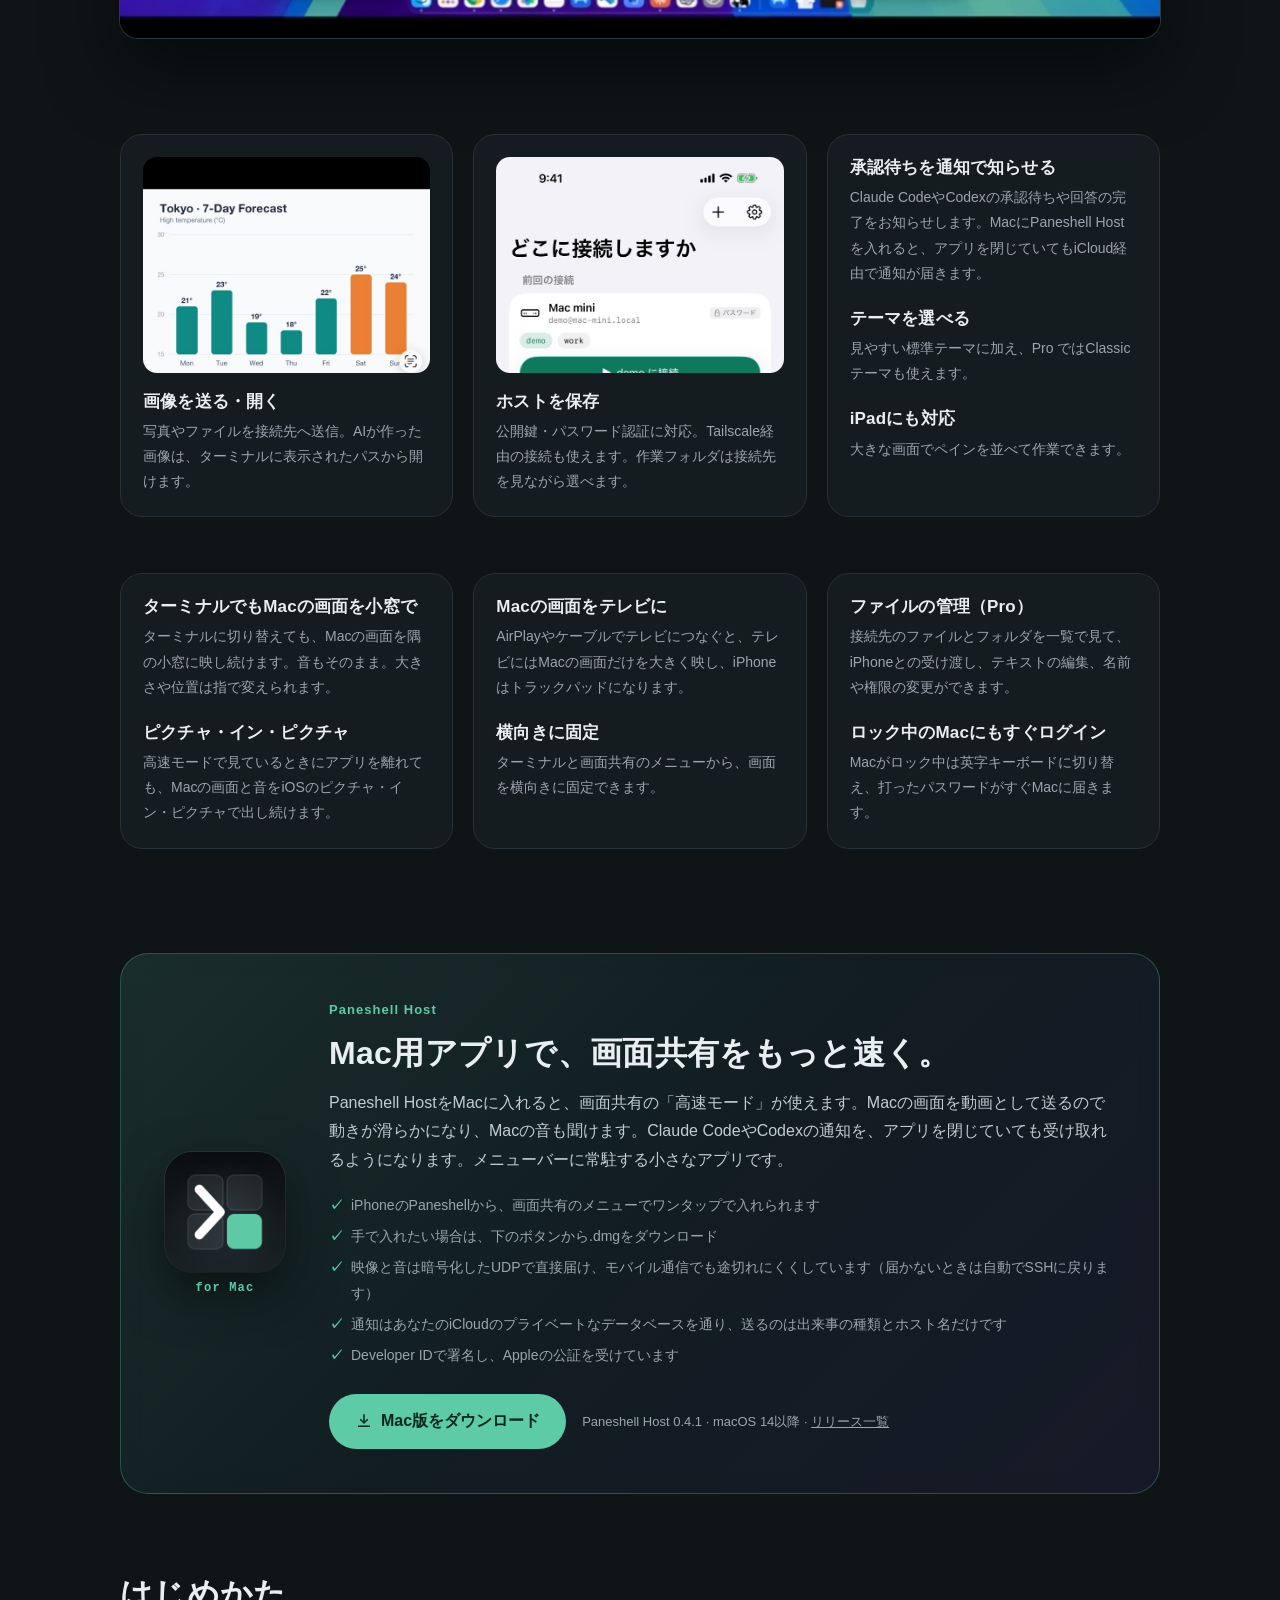
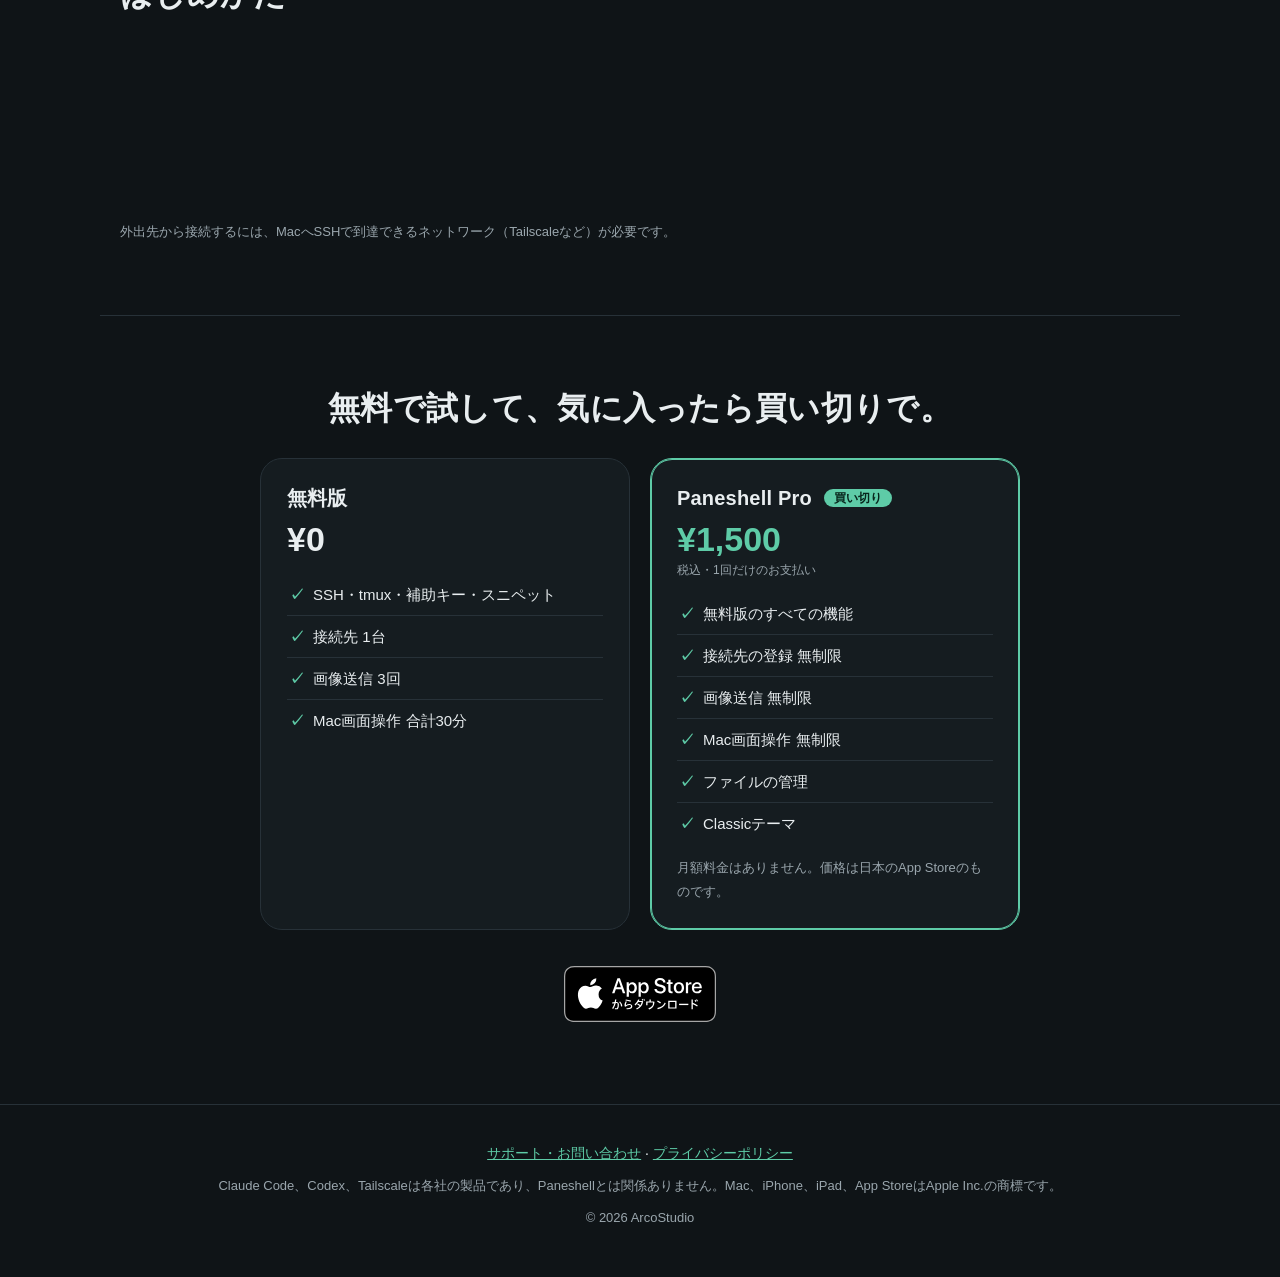
==== commit a188843f: "1.4.4・1.5.0 の機能を紹介：アプリを閉じていても届く AI の通知、小窓・ピクチャ・イン・ピクチャ・テレビ、横向き固定、ファイルの管理（Pro）、UDP Co-Authored-By: Cl" ====
--- a/index.html
+++ b/index.html
@@ -105,12 +105,33 @@
       <p>公開鍵・パスワード認証に対応。Tailscale経由の接続も使えます。作業フォルダは接続先を見ながら選べます。</p>
     </div>
     <div class="reveal card text-only">
-      <h3>承認待ちを音で知らせる</h3>
-      <p>Claude CodeやCodexの承認待ちや回答の完了を、音と振動でお知らせします（アプリを開いている間）。</p>
+      <h3>承認待ちを通知で知らせる</h3>
+      <p>Claude CodeやCodexの承認待ちや回答の完了をお知らせします。MacにPaneshell Hostを入れると、アプリを閉じていてもiCloud経由で通知が届きます。</p>
       <h3>テーマを選べる</h3>
       <p>見やすい標準テーマに加え、Pro ではClassicテーマも使えます。</p>
       <h3>iPadにも対応</h3>
       <p>大きな画面でペインを並べて作業できます。</p>
+    </div>
+  </section>
+
+  <section class="grid">
+    <div class="reveal card text-only">
+      <h3>ターミナルでもMacの画面を小窓で</h3>
+      <p>ターミナルに切り替えても、Macの画面を隅の小窓に映し続けます。音もそのまま。大きさや位置は指で変えられます。</p>
+      <h3>ピクチャ・イン・ピクチャ</h3>
+      <p>高速モードで見ているときにアプリを離れても、Macの画面と音をiOSのピクチャ・イン・ピクチャで出し続けます。</p>
+    </div>
+    <div class="reveal card text-only">
+      <h3>Macの画面をテレビに</h3>
+      <p>AirPlayやケーブルでテレビにつなぐと、テレビにはMacの画面だけを大きく映し、iPhoneはトラックパッドになります。</p>
+      <h3>横向きに固定</h3>
+      <p>ターミナルと画面共有のメニューから、画面を横向きに固定できます。</p>
+    </div>
+    <div class="reveal card text-only">
+      <h3>ファイルの管理（Pro）</h3>
+      <p>接続先のファイルとフォルダを一覧で見て、iPhoneとの受け渡し、テキストの編集、名前や権限の変更ができます。</p>
+      <h3>ロック中のMacにもすぐログイン</h3>
+      <p>Macがロック中は英字キーボードに切り替え、打ったパスワードがすぐMacに届きます。</p>
     </div>
   </section>
 </main>
@@ -121,10 +142,12 @@
     <div class="macapp-text">
       <p class="eyebrow">Paneshell Host</p>
       <h2>Mac用アプリで、画面共有をもっと速く。</h2>
-      <p>Paneshell HostをMacに入れると、画面共有の「高速モード」が使えます。Macの画面を動画として送るので動きが滑らかになり、Macの音も聞けます。メニューバーに常駐する小さなアプリです。</p>
+      <p>Paneshell HostをMacに入れると、画面共有の「高速モード」が使えます。Macの画面を動画として送るので動きが滑らかになり、Macの音も聞けます。Claude CodeやCodexの通知を、アプリを閉じていても受け取れるようになります。メニューバーに常駐する小さなアプリです。</p>
       <ul class="macapp-points">
         <li>iPhoneのPaneshellから、画面共有のメニューでワンタップで入れられます</li>
         <li>手で入れたい場合は、下のボタンから.dmgをダウンロード</li>
+        <li>映像と音は暗号化したUDPで直接届け、モバイル通信でも途切れにくくしています（届かないときは自動でSSHに戻ります）</li>
+        <li>通知はあなたのiCloudのプライベートなデータベースを通り、送るのは出来事の種類とホスト名だけです</li>
         <li>Developer IDで署名し、Appleの公証を受けています</li>
       </ul>
       <div class="cta">
@@ -166,6 +189,7 @@
         <li>接続先の登録 無制限</li>
         <li>画像送信 無制限</li>
         <li>Mac画面操作 無制限</li>
+        <li>ファイルの管理</li>
         <li>Classicテーマ</li>
       </ul>
       <p class="small">月額料金はありません。価格は日本のApp Storeのものです。</p>
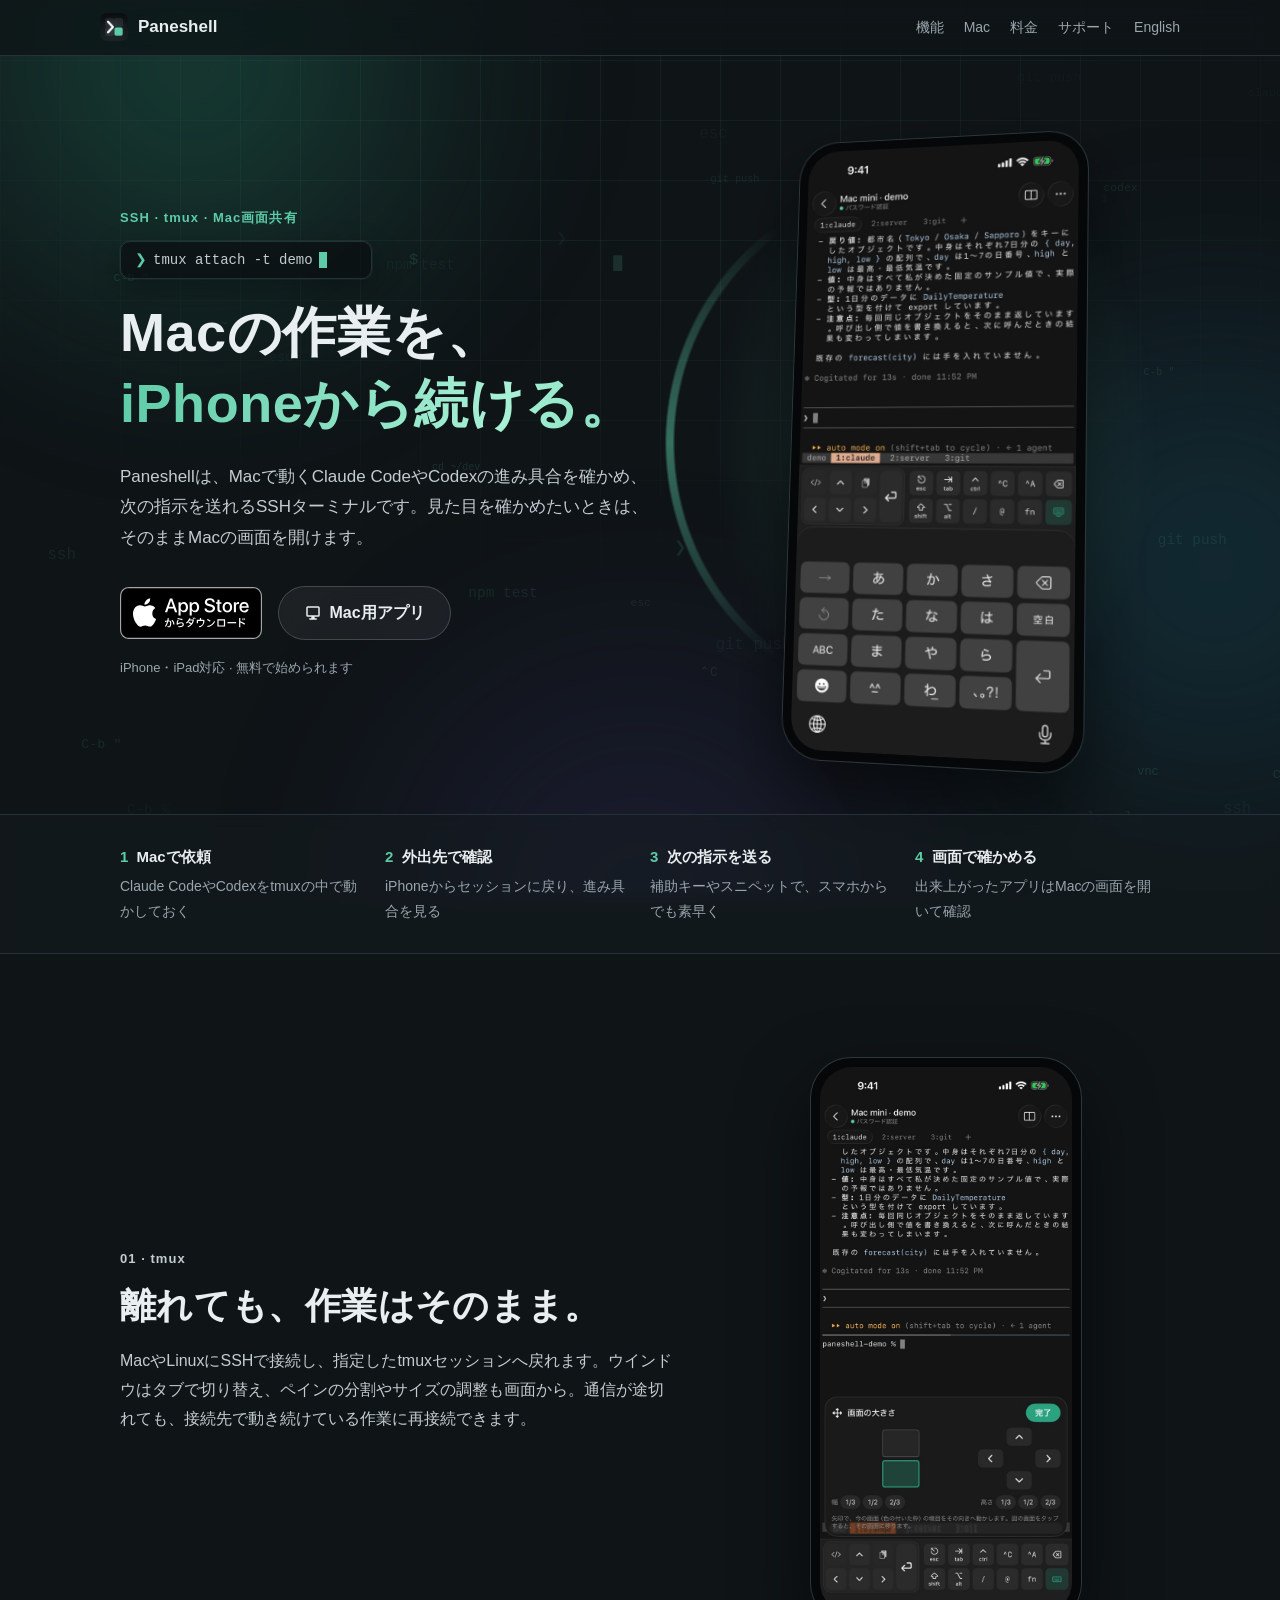
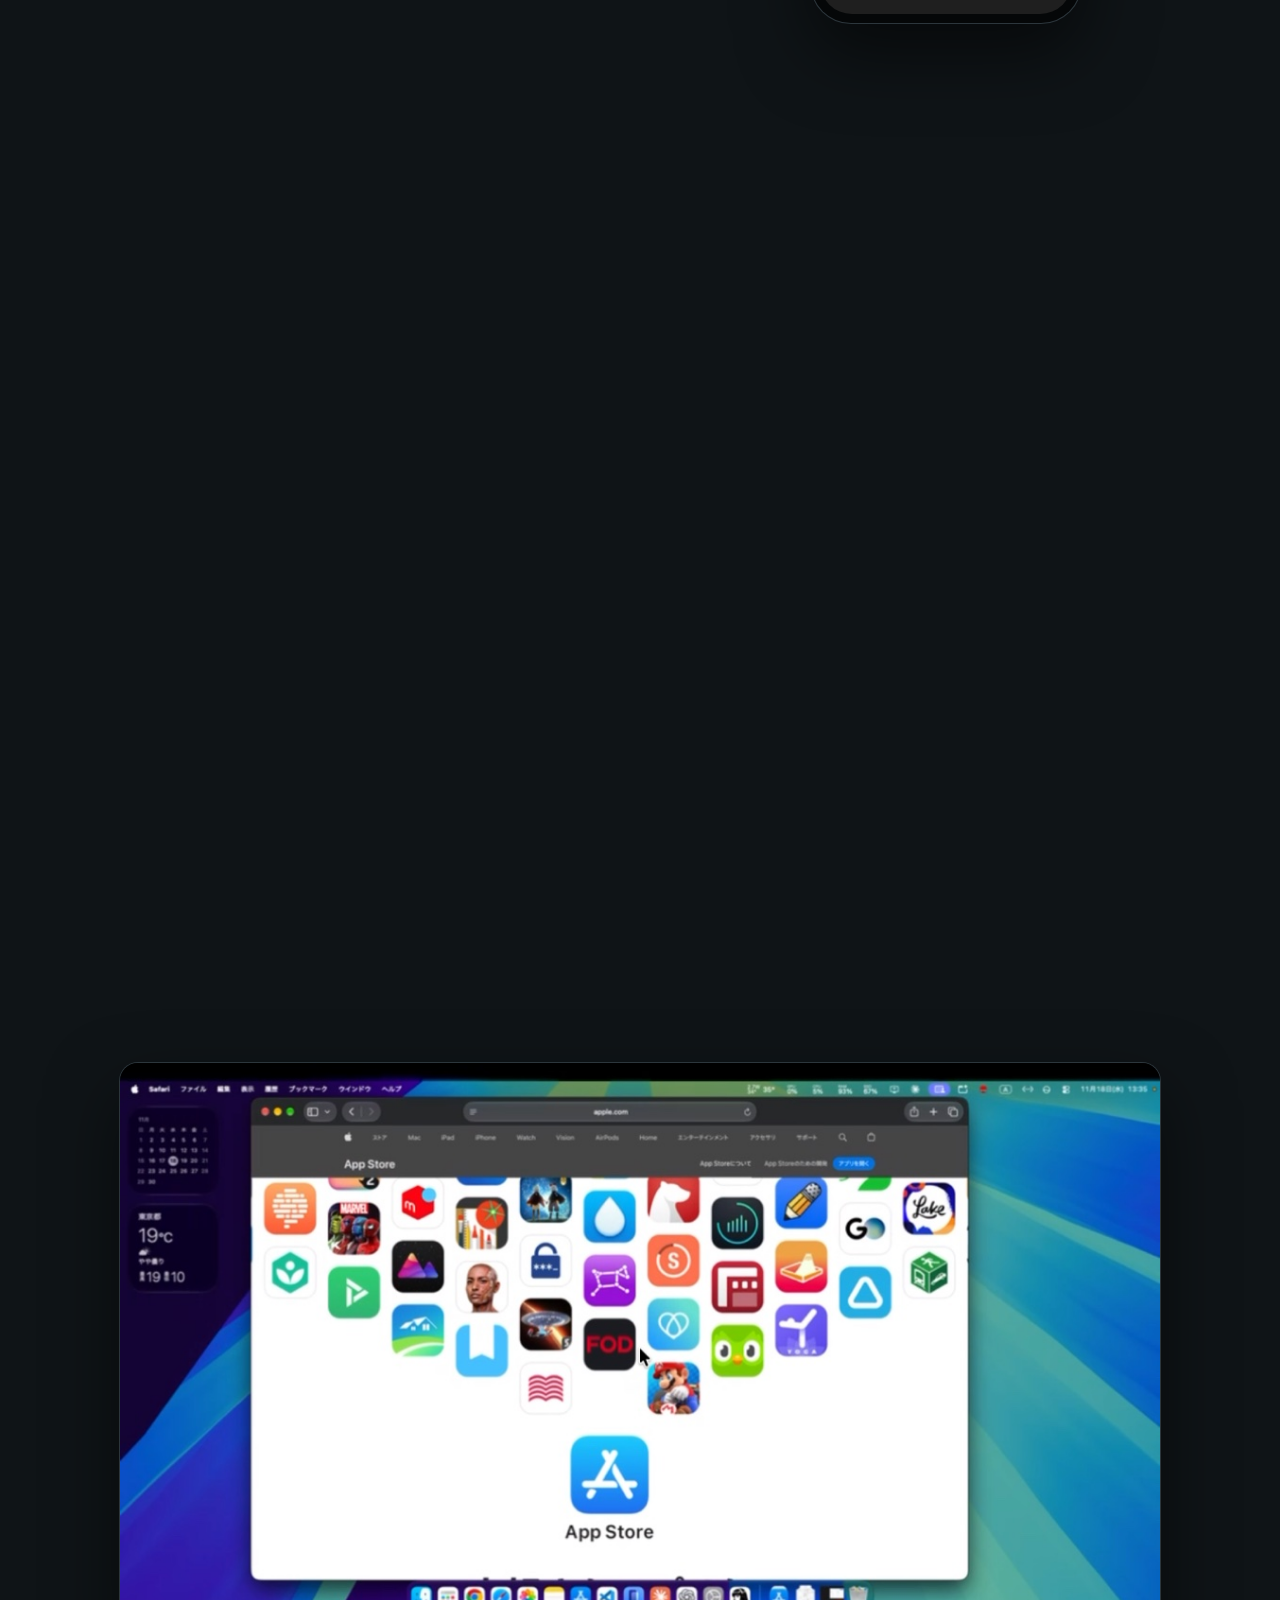
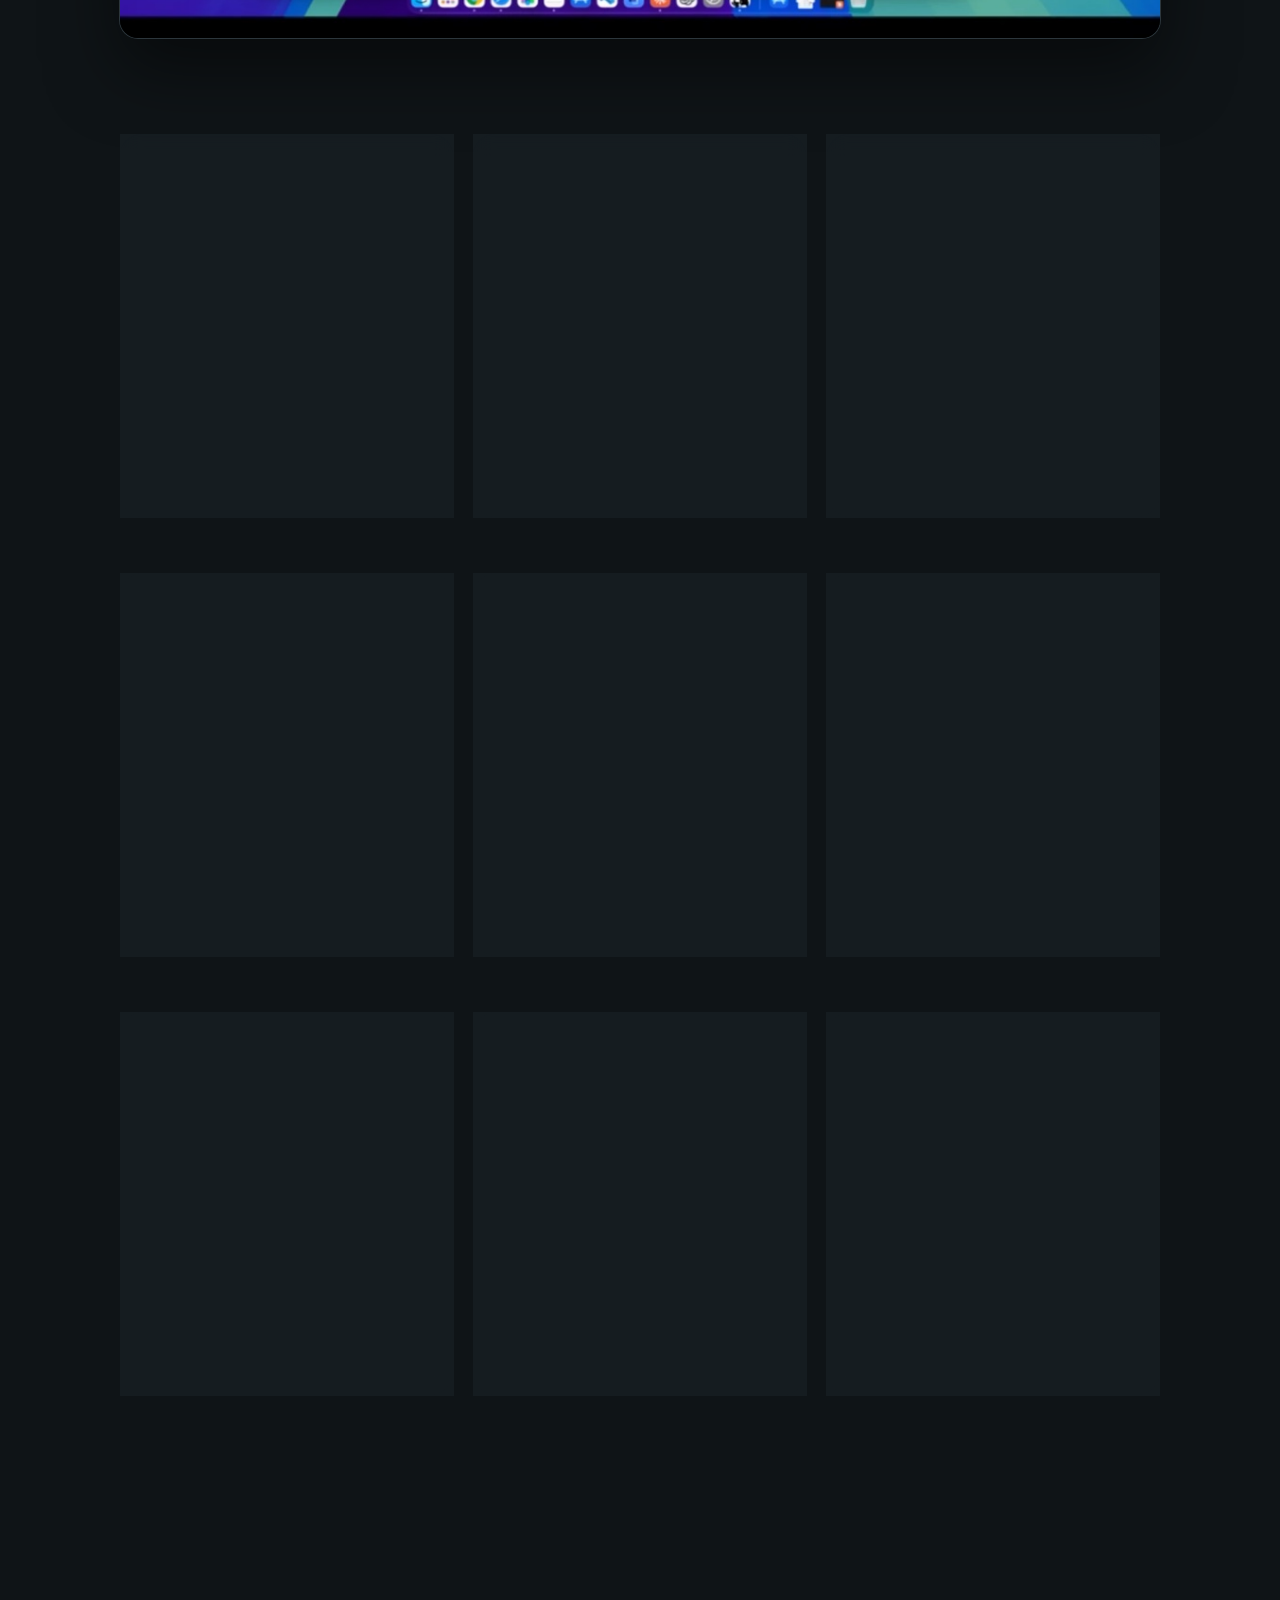
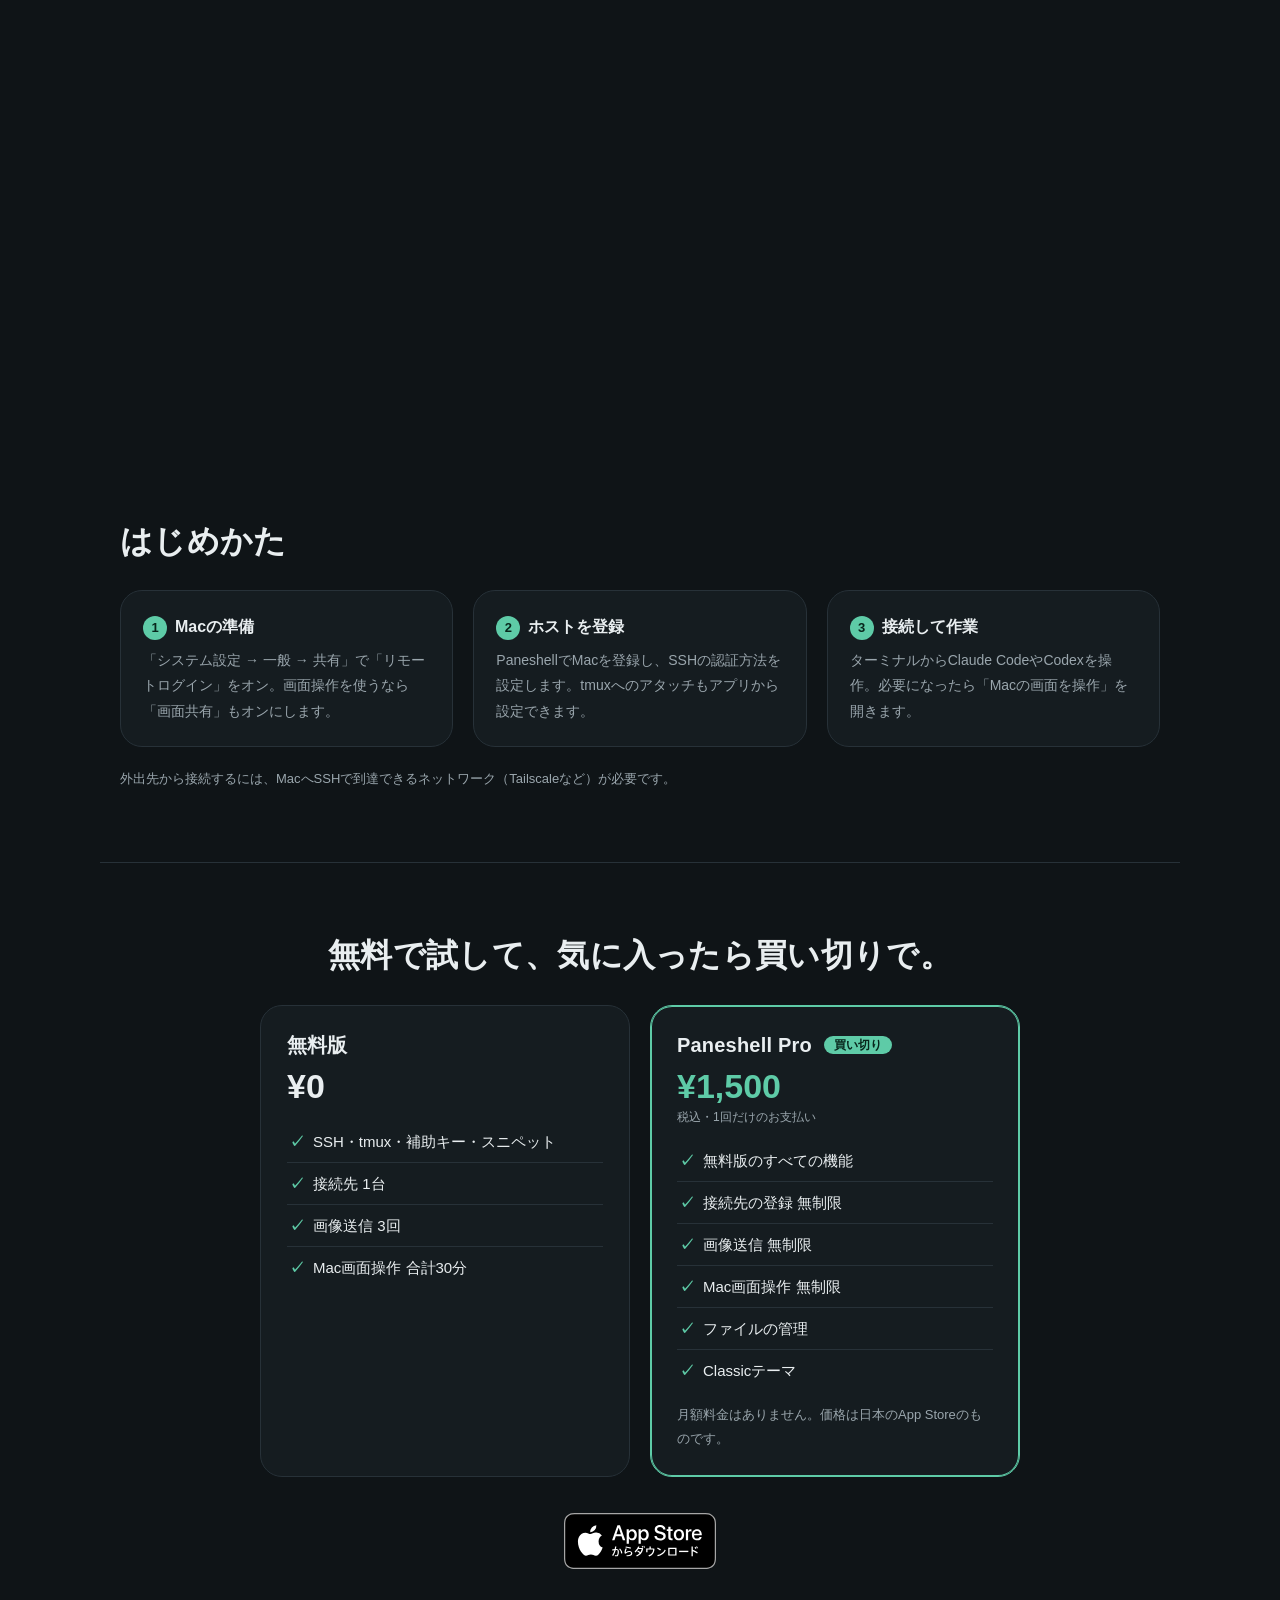
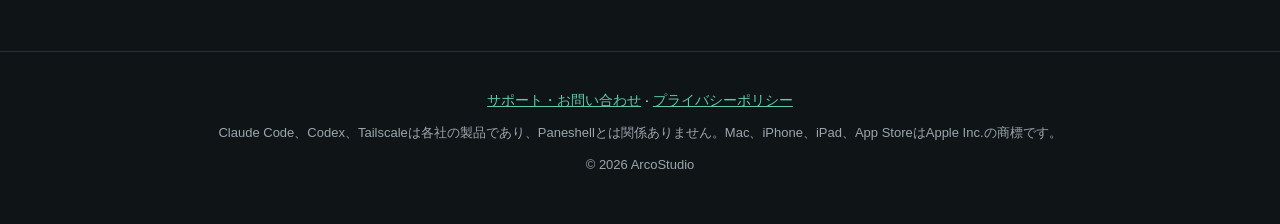
==== commit 418f5027: "1.5.0 の機能のカードに画像を付ける（小窓・ピクチャ・イン・ピクチャ・テレビ・横向き・ファイルの管理・ロック画面） Co-Authored-By: Claude Opus 5.5 <noreply" ====
--- a/index.html
+++ b/index.html
@@ -115,21 +115,36 @@
   </section>
 
   <section class="grid">
-    <div class="reveal card text-only">
+    <div class="reveal card">
+      <img src="assets/f-mini.jpg" alt="ターミナルの隅にMacの画面を小窓で表示した画面" loading="lazy" width="900" height="675">
       <h3>ターミナルでもMacの画面を小窓で</h3>
       <p>ターミナルに切り替えても、Macの画面を隅の小窓に映し続けます。音もそのまま。大きさや位置は指で変えられます。</p>
+    </div>
+    <div class="reveal card">
+      <img src="assets/f-pip.jpg" alt="ホーム画面の上にMacの画面をピクチャ・イン・ピクチャで表示した画面" loading="lazy" width="900" height="675">
       <h3>ピクチャ・イン・ピクチャ</h3>
       <p>高速モードで見ているときにアプリを離れても、Macの画面と音をiOSのピクチャ・イン・ピクチャで出し続けます。</p>
     </div>
-    <div class="reveal card text-only">
+    <div class="reveal card">
+      <img src="assets/f-tv.jpg" alt="テレビにMacの画面を映し、iPhoneをトラックパッドにしたイメージ" loading="lazy" width="900" height="675">
       <h3>Macの画面をテレビに</h3>
       <p>AirPlayやケーブルでテレビにつなぐと、テレビにはMacの画面だけを大きく映し、iPhoneはトラックパッドになります。</p>
+    </div>
+  </section>
+
+  <section class="grid">
+    <div class="reveal card">
+      <img src="assets/f-landscape.jpg" alt="横向きに固定したターミナル" loading="lazy" width="900" height="675">
       <h3>横向きに固定</h3>
-      <p>ターミナルと画面共有のメニューから、画面を横向きに固定できます。</p>
-    </div>
-    <div class="reveal card text-only">
+      <p>ターミナルと画面共有のメニューから、画面を横向きに固定できます。キーの段はキーボードに付いたままです。</p>
+    </div>
+    <div class="reveal card">
+      <img src="assets/f-files.jpg" alt="接続先のファイルとフォルダの一覧" loading="lazy" width="900" height="675">
       <h3>ファイルの管理（Pro）</h3>
       <p>接続先のファイルとフォルダを一覧で見て、iPhoneとの受け渡し、テキストの編集、名前や権限の変更ができます。</p>
+    </div>
+    <div class="reveal card">
+      <img src="assets/f-lock.jpg" alt="画面共有で表示したMacのロック画面" loading="lazy" width="900" height="675">
       <h3>ロック中のMacにもすぐログイン</h3>
       <p>Macがロック中は英字キーボードに切り替え、打ったパスワードがすぐMacに届きます。</p>
     </div>
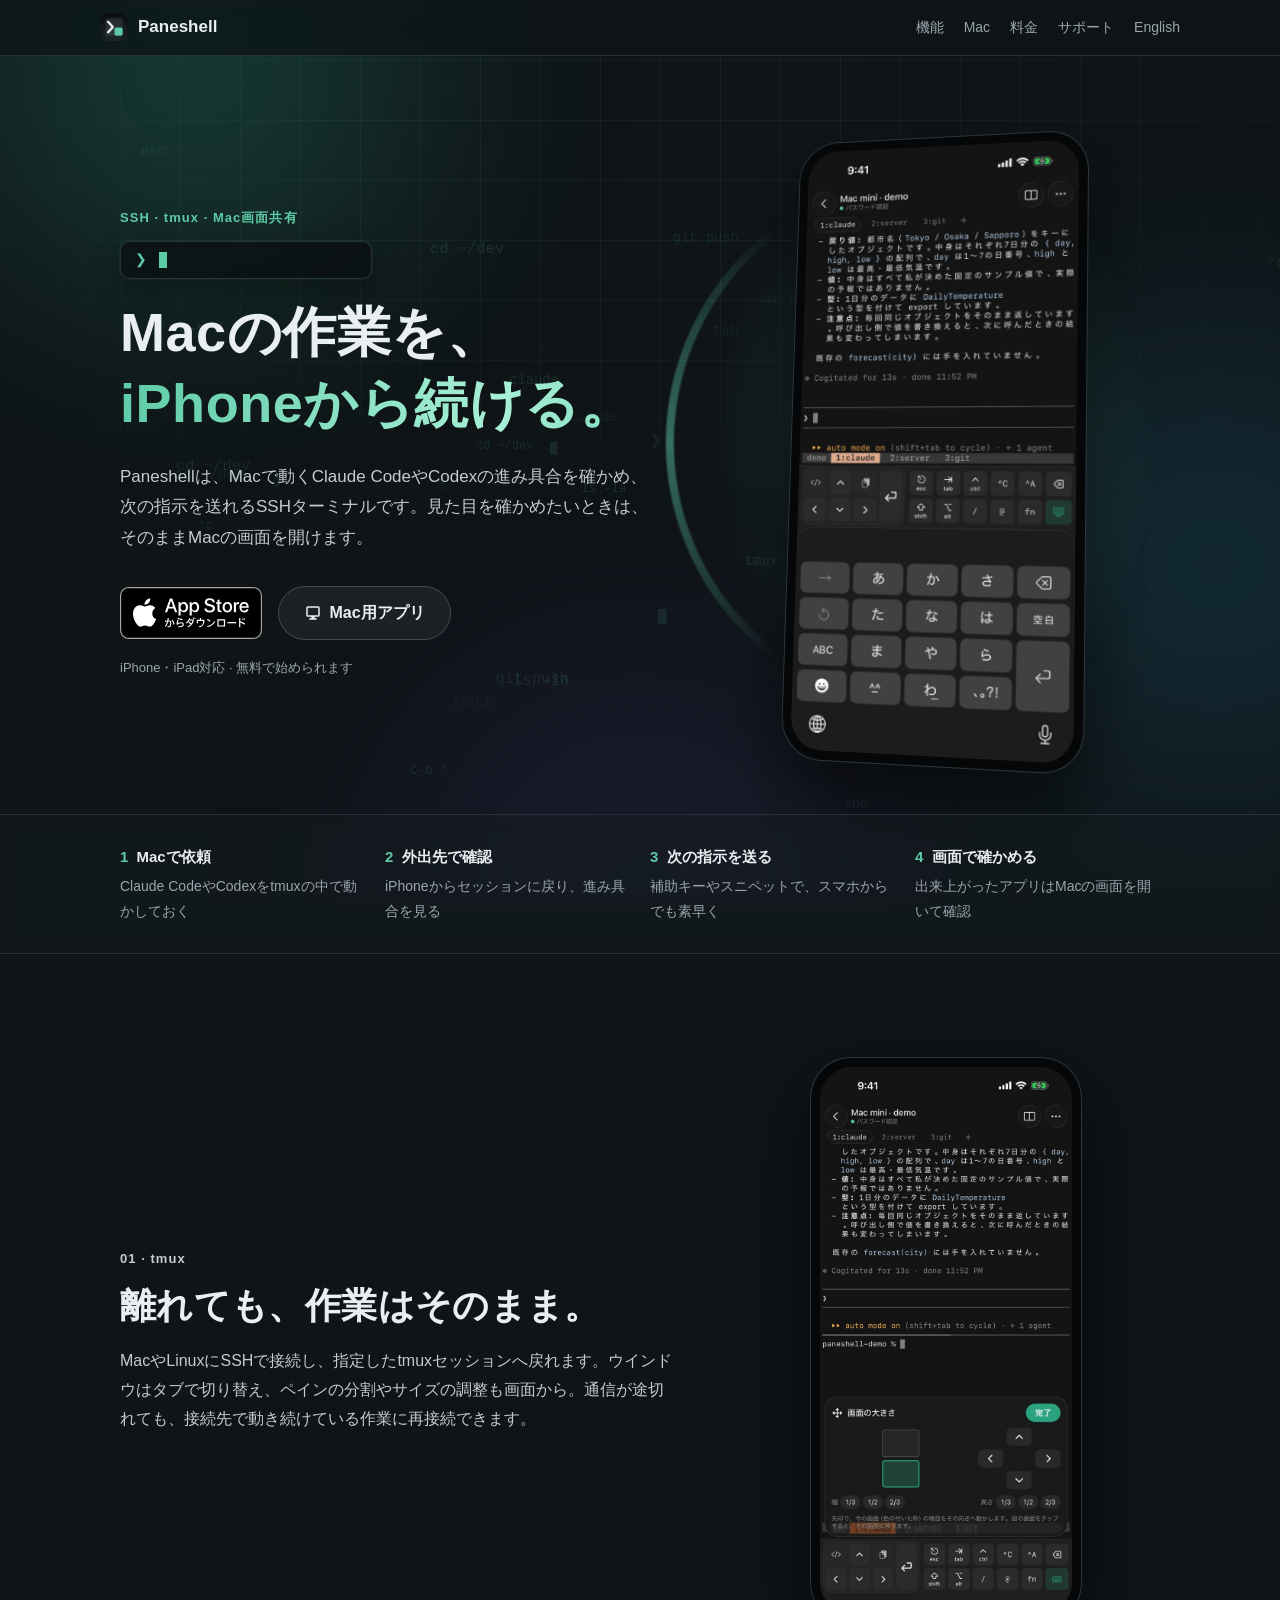
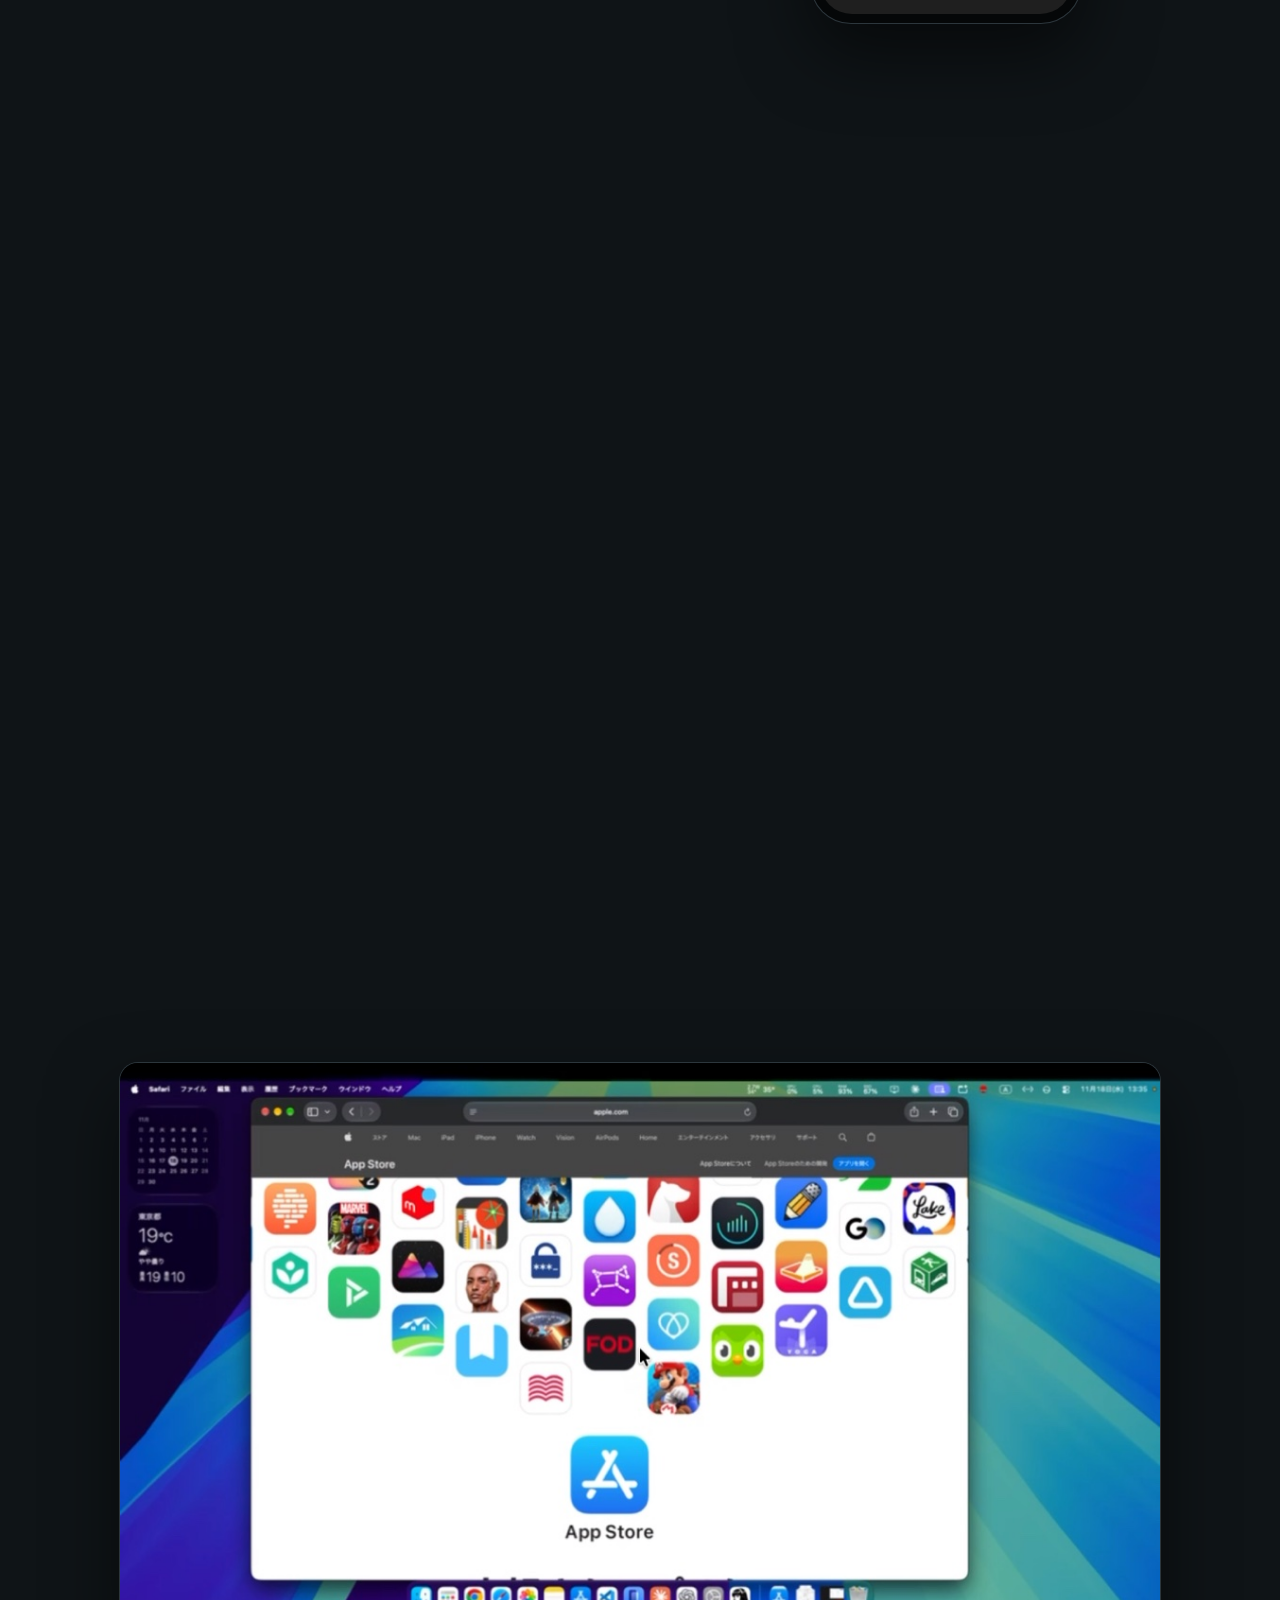
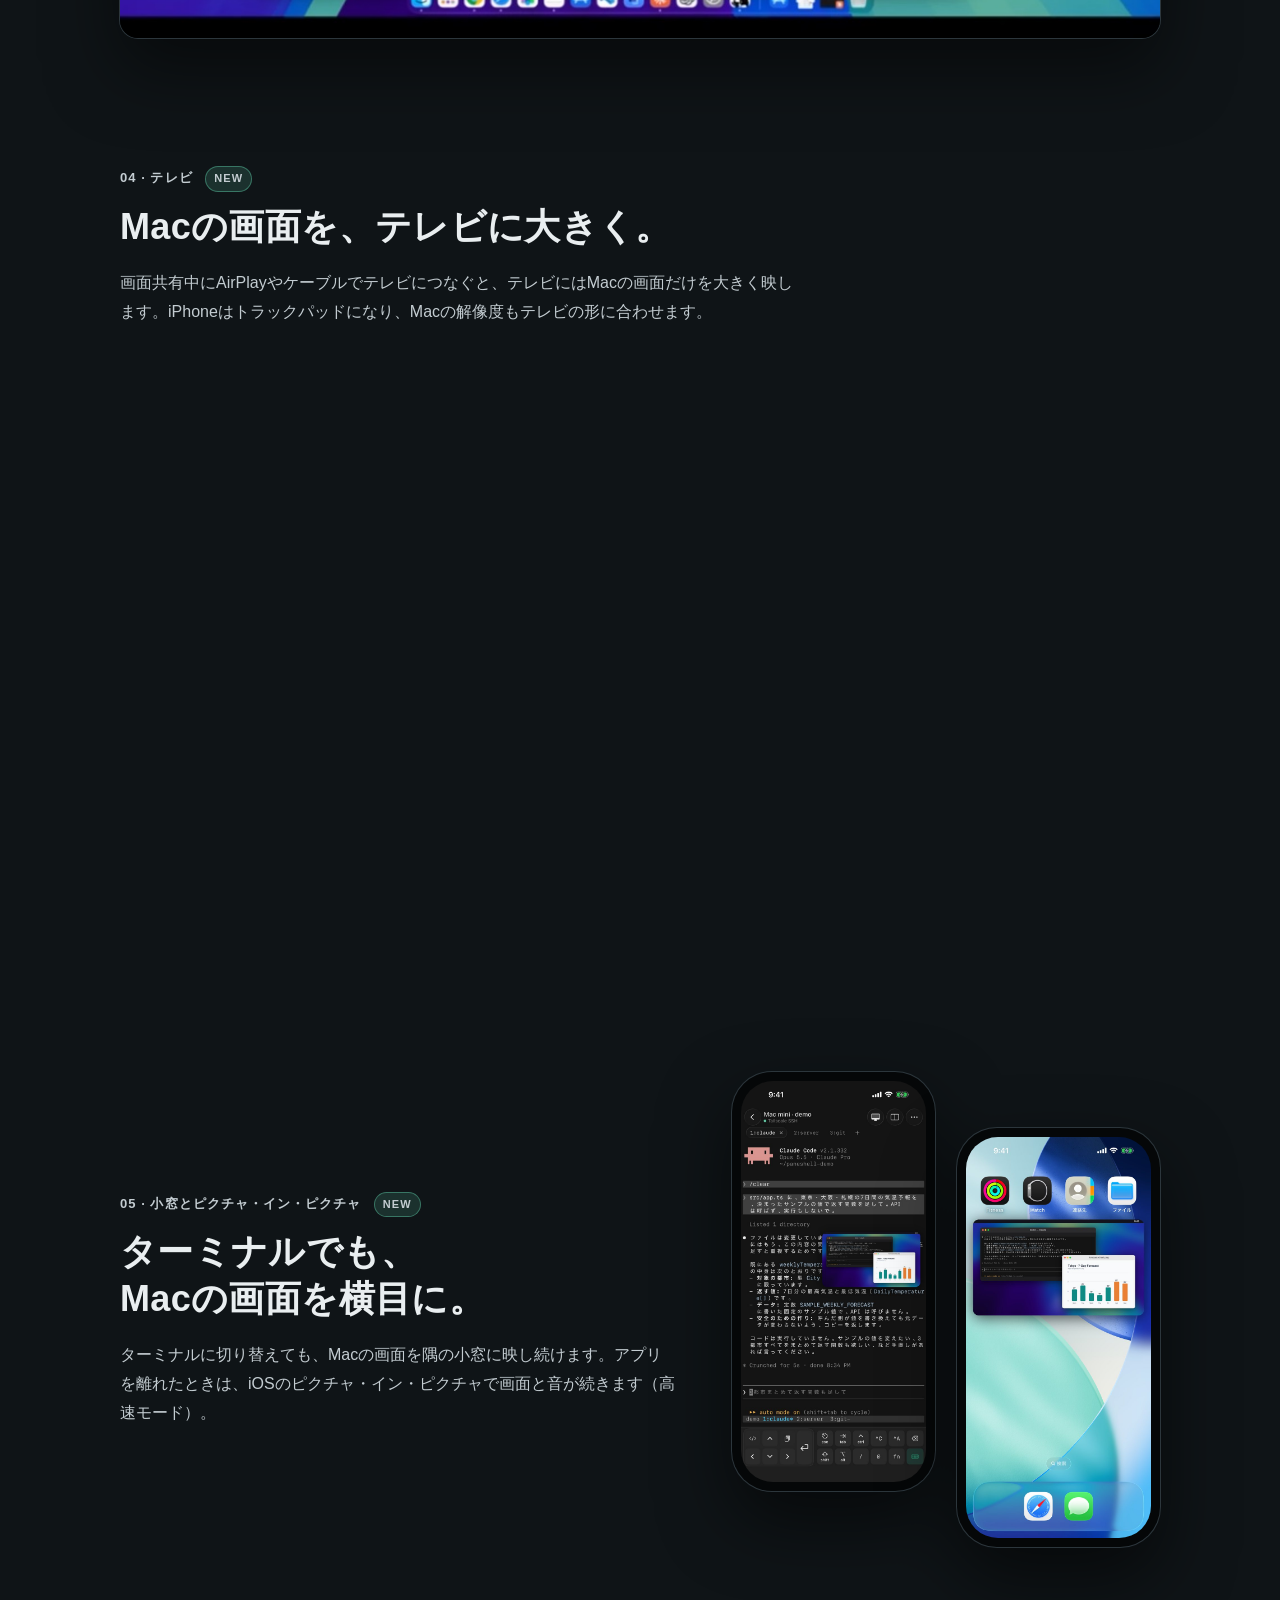
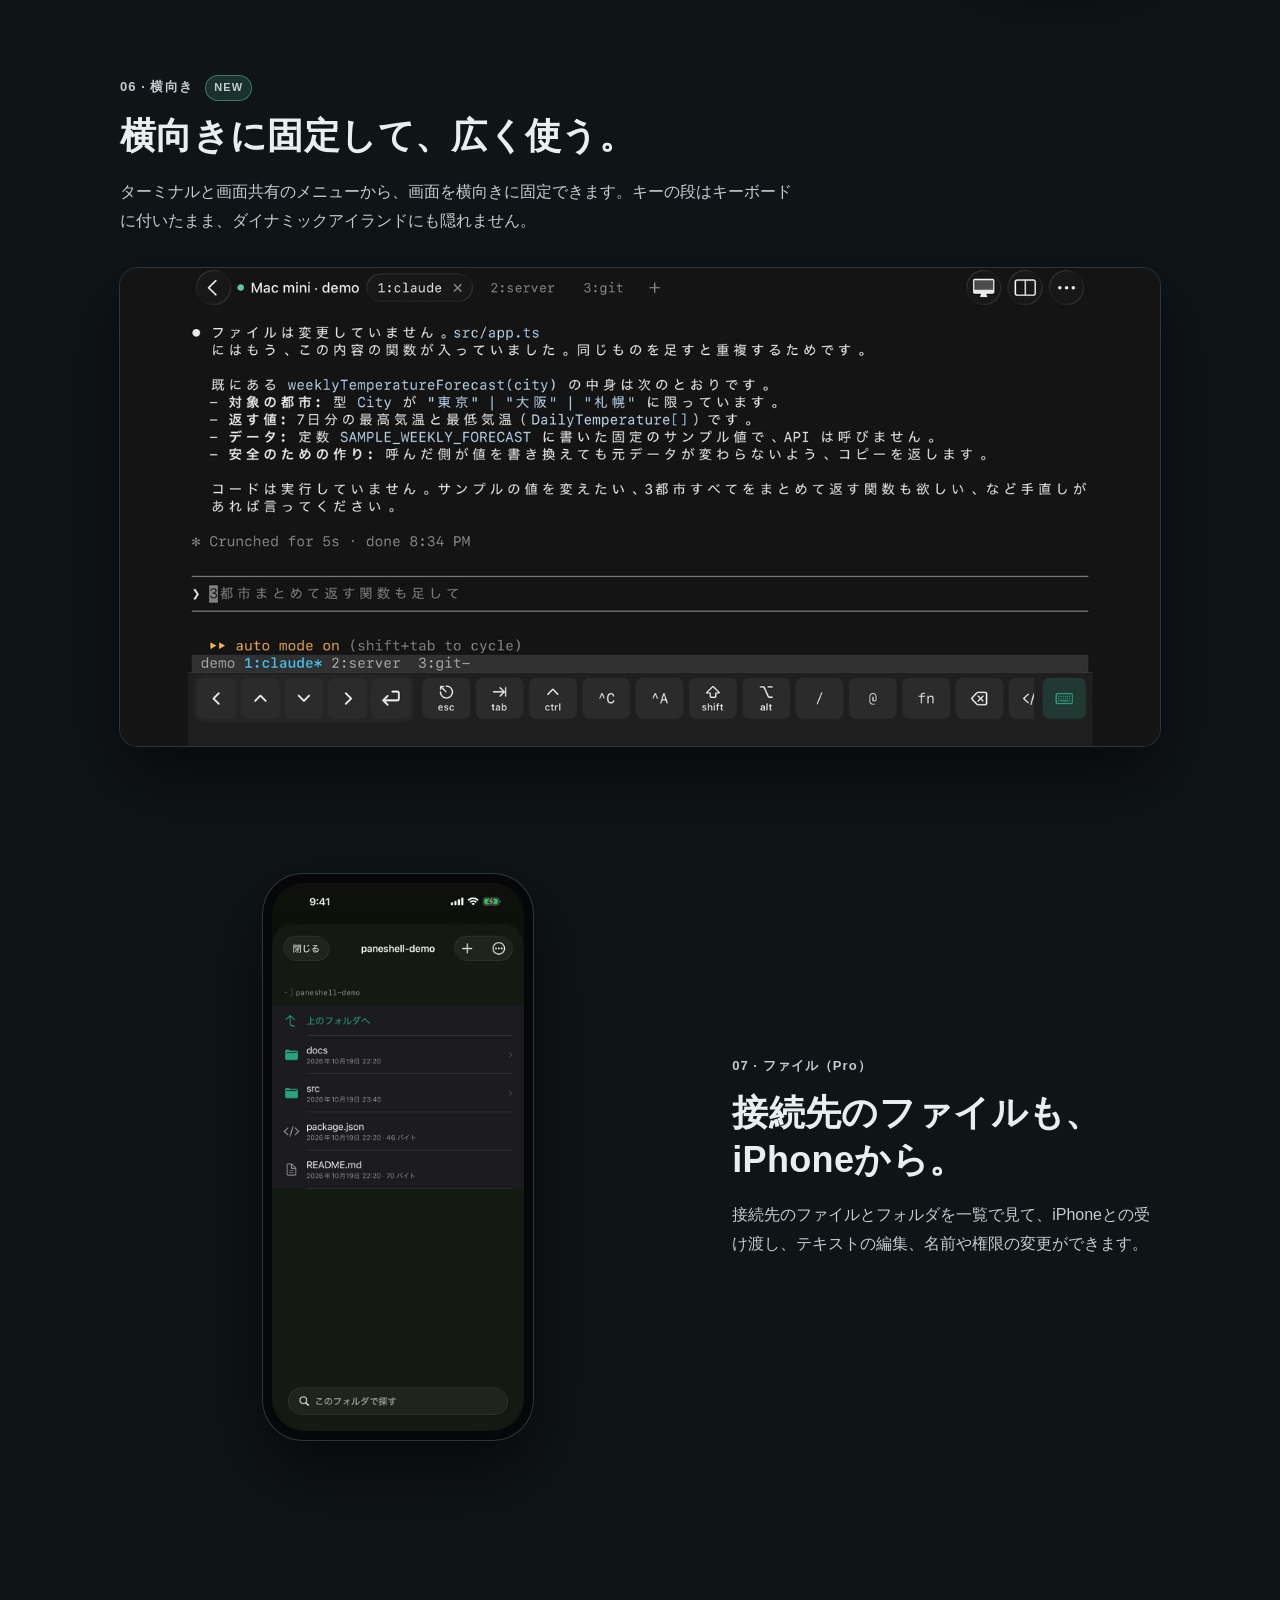
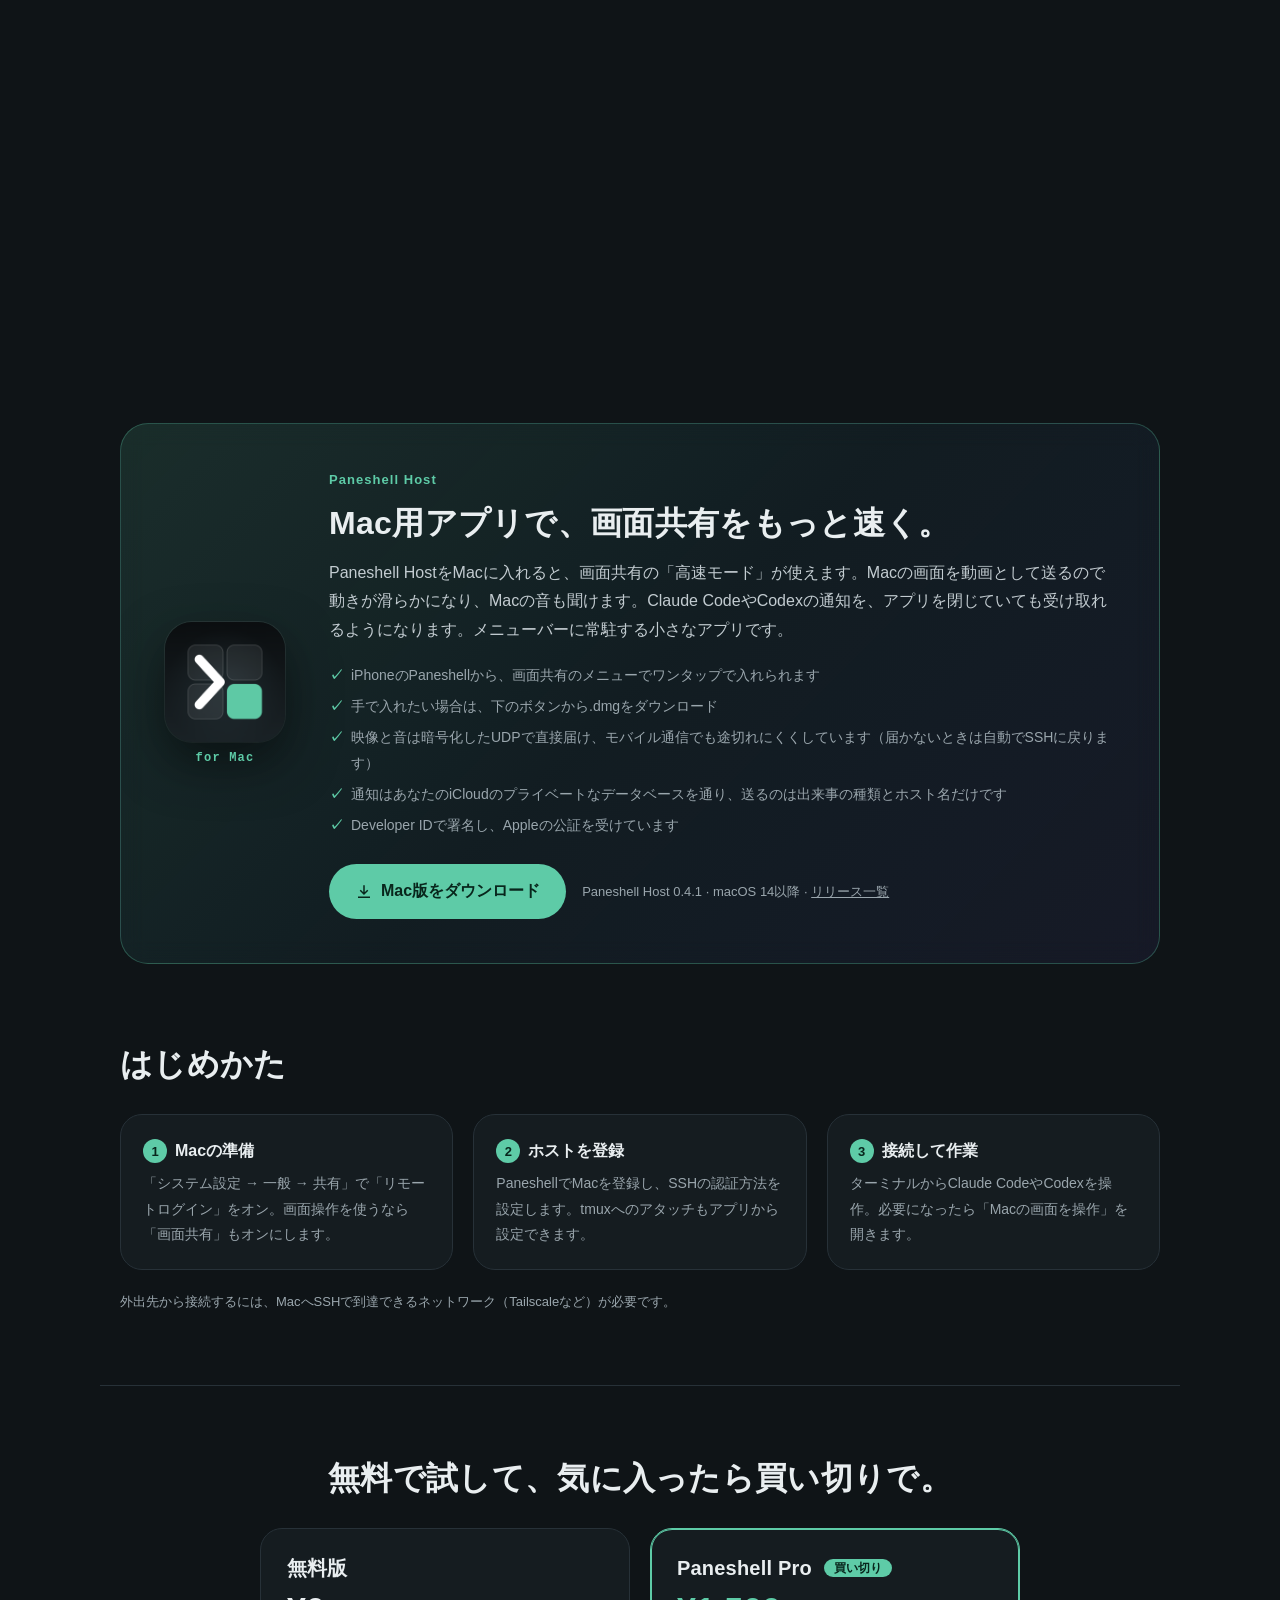
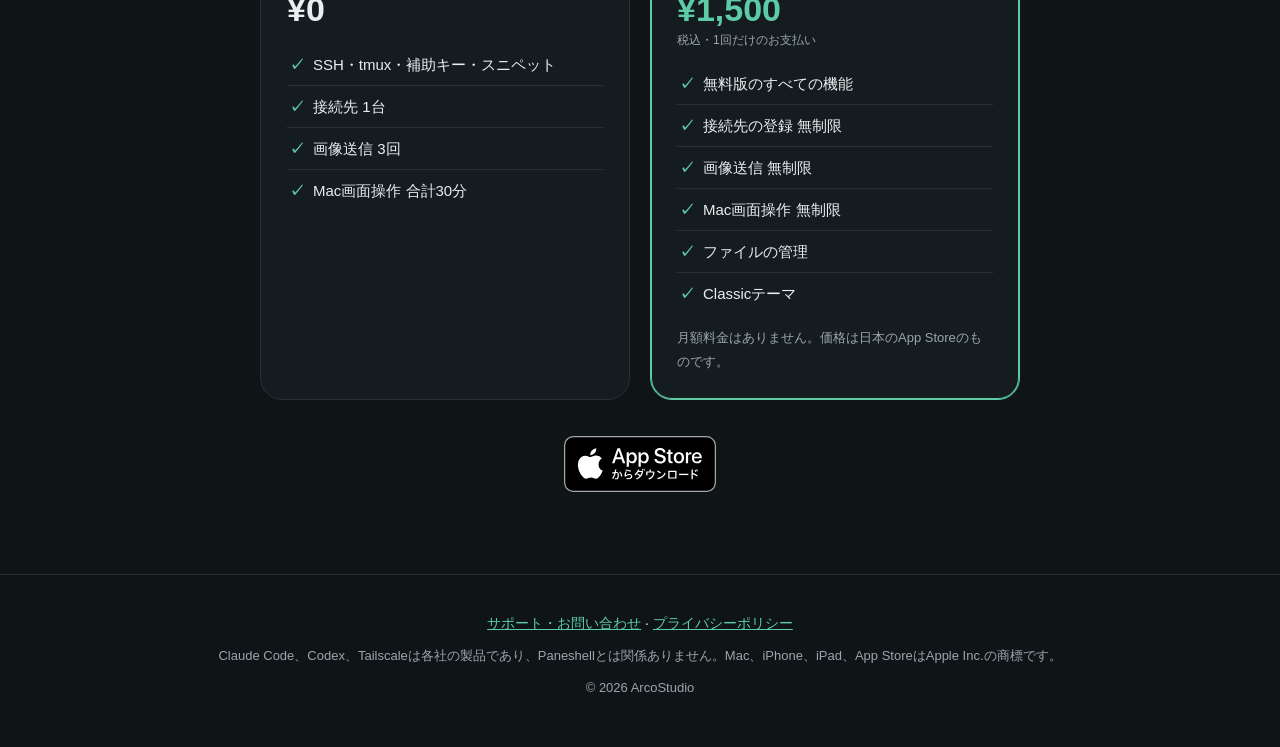
==== commit a6c4b060: "1.5.0 の新機能を大きな紹介に（04 テレビ・05 小窓とピクチャ・イン・ピクチャ・06 横向き・07 ファイル）。ロック画面のカードは外す Co-Authored-By: Claude Opus" ====
--- a/index.html
+++ b/index.html
@@ -93,6 +93,45 @@
     <figure class="reveal mac"><img src="assets/mac-screen.jpg" alt="iPhoneに表示したMacのデスクトップ" loading="lazy" width="1100" height="608"></figure>
   </section>
 
+  <section class="feature wide">
+    <div class="reveal feature-text">
+      <p class="eyebrow">04 · テレビ <span class="new">NEW</span></p>
+      <h2>Macの画面を、<span>テレビに大きく。</span></h2>
+      <p>画面共有中にAirPlayやケーブルでテレビにつなぐと、テレビにはMacの画面だけを大きく映します。iPhoneはトラックパッドになり、Macの解像度もテレビの形に合わせます。</p>
+    </div>
+    <figure class="reveal mac"><img src="assets/f-tv.jpg" alt="テレビにMacの画面を映し、iPhoneをトラックパッドにしたイメージ" loading="lazy" width="1400" height="788"></figure>
+  </section>
+
+  <section class="feature">
+    <div class="reveal feature-text">
+      <p class="eyebrow">05 · 小窓とピクチャ・イン・ピクチャ <span class="new">NEW</span></p>
+      <h2>ターミナルでも、<span>Macの画面を横目に。</span></h2>
+      <p>ターミナルに切り替えても、Macの画面を隅の小窓に映し続けます。アプリを離れたときは、iOSのピクチャ・イン・ピクチャで画面と音が続きます（高速モード）。</p>
+    </div>
+    <div class="reveal phones">
+      <figure class="phone"><img src="assets/f-mini.jpg" alt="ターミナルの隅にMacの画面を小窓で表示した画面" loading="lazy" width="660" height="1434"></figure>
+      <figure class="phone"><img src="assets/f-pip.jpg" alt="ホーム画面の上にMacの画面をピクチャ・イン・ピクチャで表示した画面" loading="lazy" width="660" height="1434"></figure>
+    </div>
+  </section>
+
+  <section class="feature wide">
+    <div class="reveal feature-text">
+      <p class="eyebrow">06 · 横向き <span class="new">NEW</span></p>
+      <h2>横向きに固定して、<span>広く使う。</span></h2>
+      <p>ターミナルと画面共有のメニューから、画面を横向きに固定できます。キーの段はキーボードに付いたまま、ダイナミックアイランドにも隠れません。</p>
+    </div>
+    <figure class="reveal mac"><img src="assets/f-landscape.jpg" alt="横向きに固定したターミナルでClaude Codeの出力を表示した画面" loading="lazy" width="1400" height="644"></figure>
+  </section>
+
+  <section class="feature reverse">
+    <div class="reveal feature-text">
+      <p class="eyebrow">07 · ファイル（Pro）</p>
+      <h2>接続先のファイルも、<span>iPhoneから。</span></h2>
+      <p>接続先のファイルとフォルダを一覧で見て、iPhoneとの受け渡し、テキストの編集、名前や権限の変更ができます。</p>
+    </div>
+    <figure class="reveal phone"><img src="assets/f-files.jpg" alt="接続先のファイルとフォルダの一覧" loading="lazy" width="660" height="1434"></figure>
+  </section>
+
   <section class="grid">
     <div class="reveal card">
       <img src="assets/5-image.jpg" alt="ターミナルから生成画像を開いた画面" style="object-position: center 45%" loading="lazy" width="660" height="1434">
@@ -111,42 +150,6 @@
       <p>見やすい標準テーマに加え、Pro ではClassicテーマも使えます。</p>
       <h3>iPadにも対応</h3>
       <p>大きな画面でペインを並べて作業できます。</p>
-    </div>
-  </section>
-
-  <section class="grid">
-    <div class="reveal card">
-      <img src="assets/f-mini.jpg" alt="ターミナルの隅にMacの画面を小窓で表示した画面" loading="lazy" width="900" height="675">
-      <h3>ターミナルでもMacの画面を小窓で</h3>
-      <p>ターミナルに切り替えても、Macの画面を隅の小窓に映し続けます。音もそのまま。大きさや位置は指で変えられます。</p>
-    </div>
-    <div class="reveal card">
-      <img src="assets/f-pip.jpg" alt="ホーム画面の上にMacの画面をピクチャ・イン・ピクチャで表示した画面" loading="lazy" width="900" height="675">
-      <h3>ピクチャ・イン・ピクチャ</h3>
-      <p>高速モードで見ているときにアプリを離れても、Macの画面と音をiOSのピクチャ・イン・ピクチャで出し続けます。</p>
-    </div>
-    <div class="reveal card">
-      <img src="assets/f-tv.jpg" alt="テレビにMacの画面を映し、iPhoneをトラックパッドにしたイメージ" loading="lazy" width="900" height="675">
-      <h3>Macの画面をテレビに</h3>
-      <p>AirPlayやケーブルでテレビにつなぐと、テレビにはMacの画面だけを大きく映し、iPhoneはトラックパッドになります。</p>
-    </div>
-  </section>
-
-  <section class="grid">
-    <div class="reveal card">
-      <img src="assets/f-landscape.jpg" alt="横向きに固定したターミナル" loading="lazy" width="900" height="675">
-      <h3>横向きに固定</h3>
-      <p>ターミナルと画面共有のメニューから、画面を横向きに固定できます。キーの段はキーボードに付いたままです。</p>
-    </div>
-    <div class="reveal card">
-      <img src="assets/f-files.jpg" alt="接続先のファイルとフォルダの一覧" loading="lazy" width="900" height="675">
-      <h3>ファイルの管理（Pro）</h3>
-      <p>接続先のファイルとフォルダを一覧で見て、iPhoneとの受け渡し、テキストの編集、名前や権限の変更ができます。</p>
-    </div>
-    <div class="reveal card">
-      <img src="assets/f-lock.jpg" alt="画面共有で表示したMacのロック画面" loading="lazy" width="900" height="675">
-      <h3>ロック中のMacにもすぐログイン</h3>
-      <p>Macがロック中は英字キーボードに切り替え、打ったパスワードがすぐMacに届きます。</p>
     </div>
   </section>
 </main>
--- a/lp.css
+++ b/lp.css
@@ -137,6 +137,10 @@
 .feature p { color: #c3ccd1; }
 .feature.wide { grid-template-columns: 1fr; gap: 32px; }
 .feature.wide .feature-text { max-width: 680px; }
+.phones { display: flex; gap: 22px; justify-content: center; align-items: flex-start; }
+.phones .phone { max-width: 230px; }
+.phones .phone:nth-child(2) { margin-top: 56px; }
+.eyebrow .new { display: inline-block; margin-left: 8px; padding: 2px 8px; border-radius: 999px; background: rgba(94, 203, 167, 0.16); border: 1px solid rgba(94, 203, 167, 0.45); font-size: 11px; letter-spacing: 0.1em; }
 .mac {
   margin: 0; border-radius: 18px; overflow: hidden;
   box-shadow: 0 0 0 1px #2c363c, 0 30px 70px rgba(0, 0, 0, 0.5);
@@ -274,6 +278,8 @@
   .feature { grid-template-columns: 1fr; gap: 32px; padding: 44px 0; }
   .feature.reverse .feature-text { order: 0; }
   .feature .phone { max-width: 240px; }
+  .phones .phone { max-width: 46%; }
+  .phones .phone:nth-child(2) { margin-top: 32px; }
   .grid, .setup ol, .plans { grid-template-columns: 1fr; }
   .macapp-card { grid-template-columns: 1fr; padding: 28px; gap: 24px; }
   .macapp-icon { justify-items: start; }
